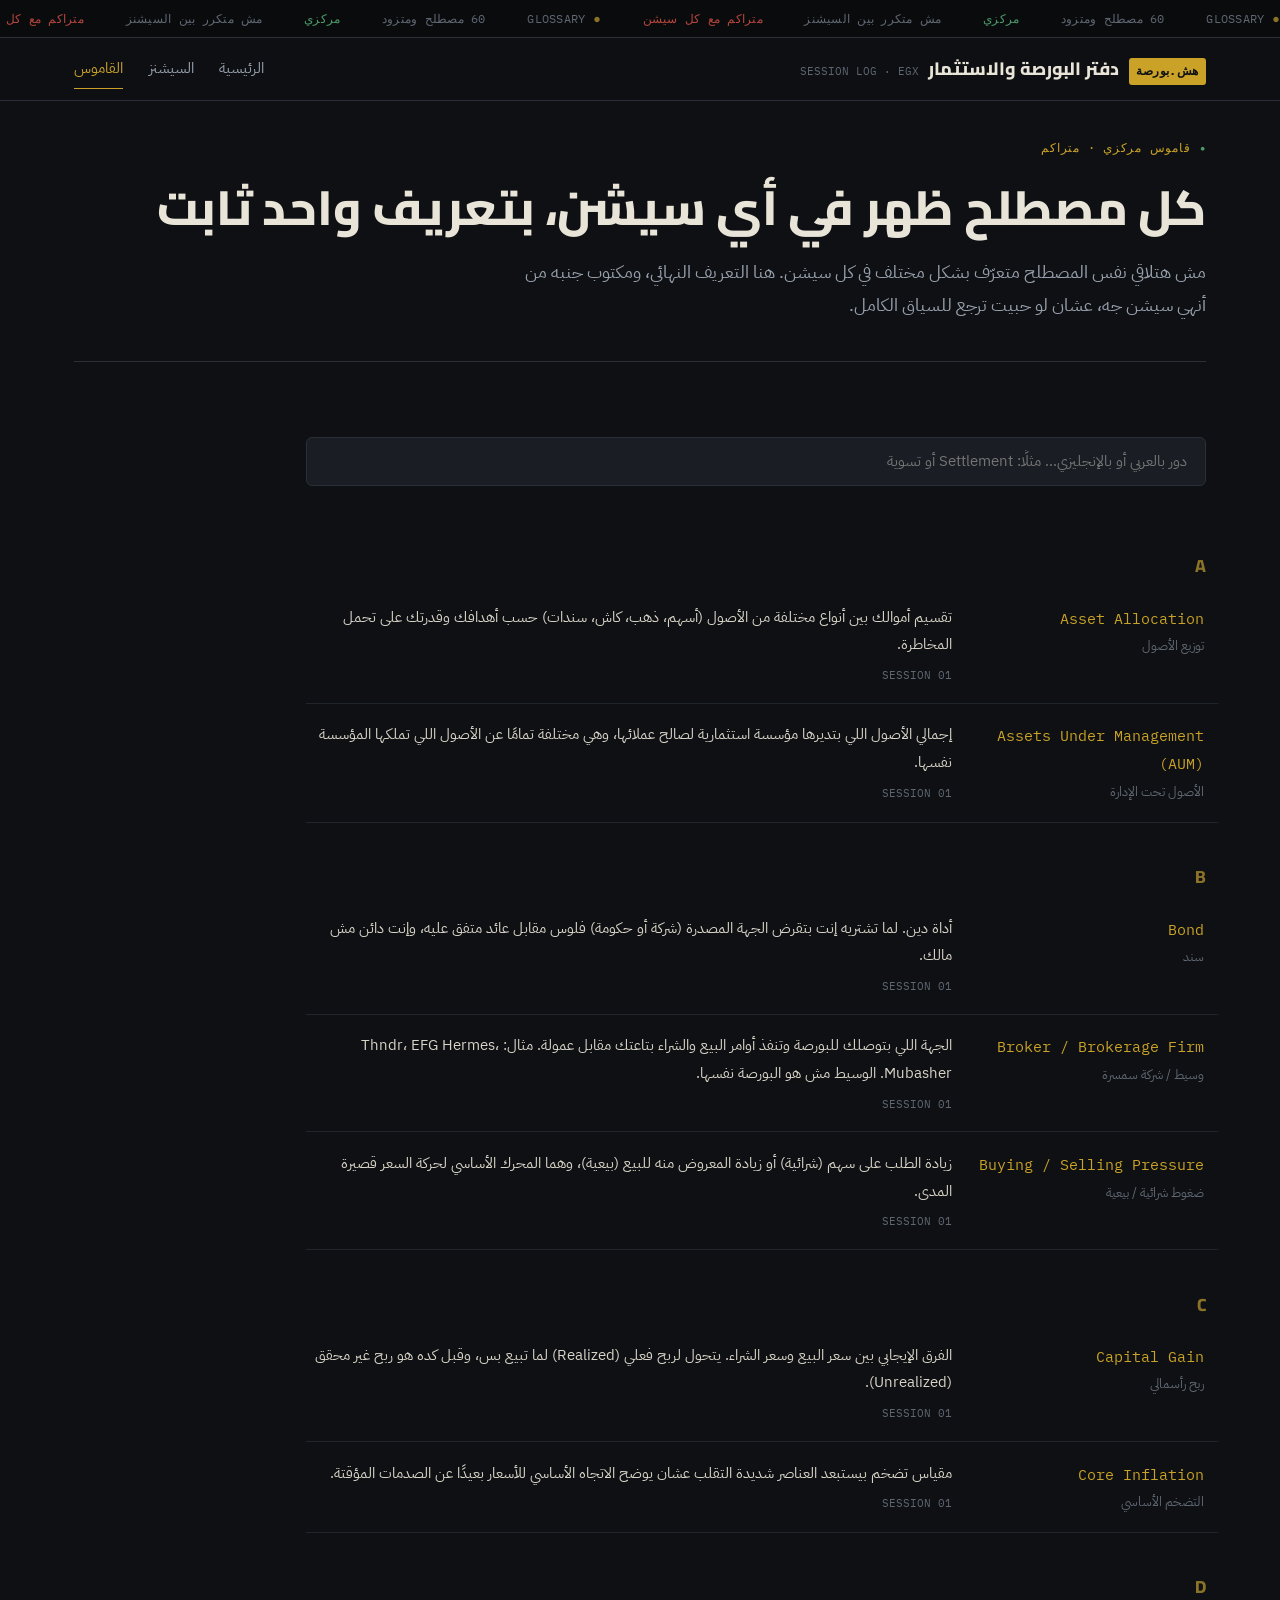
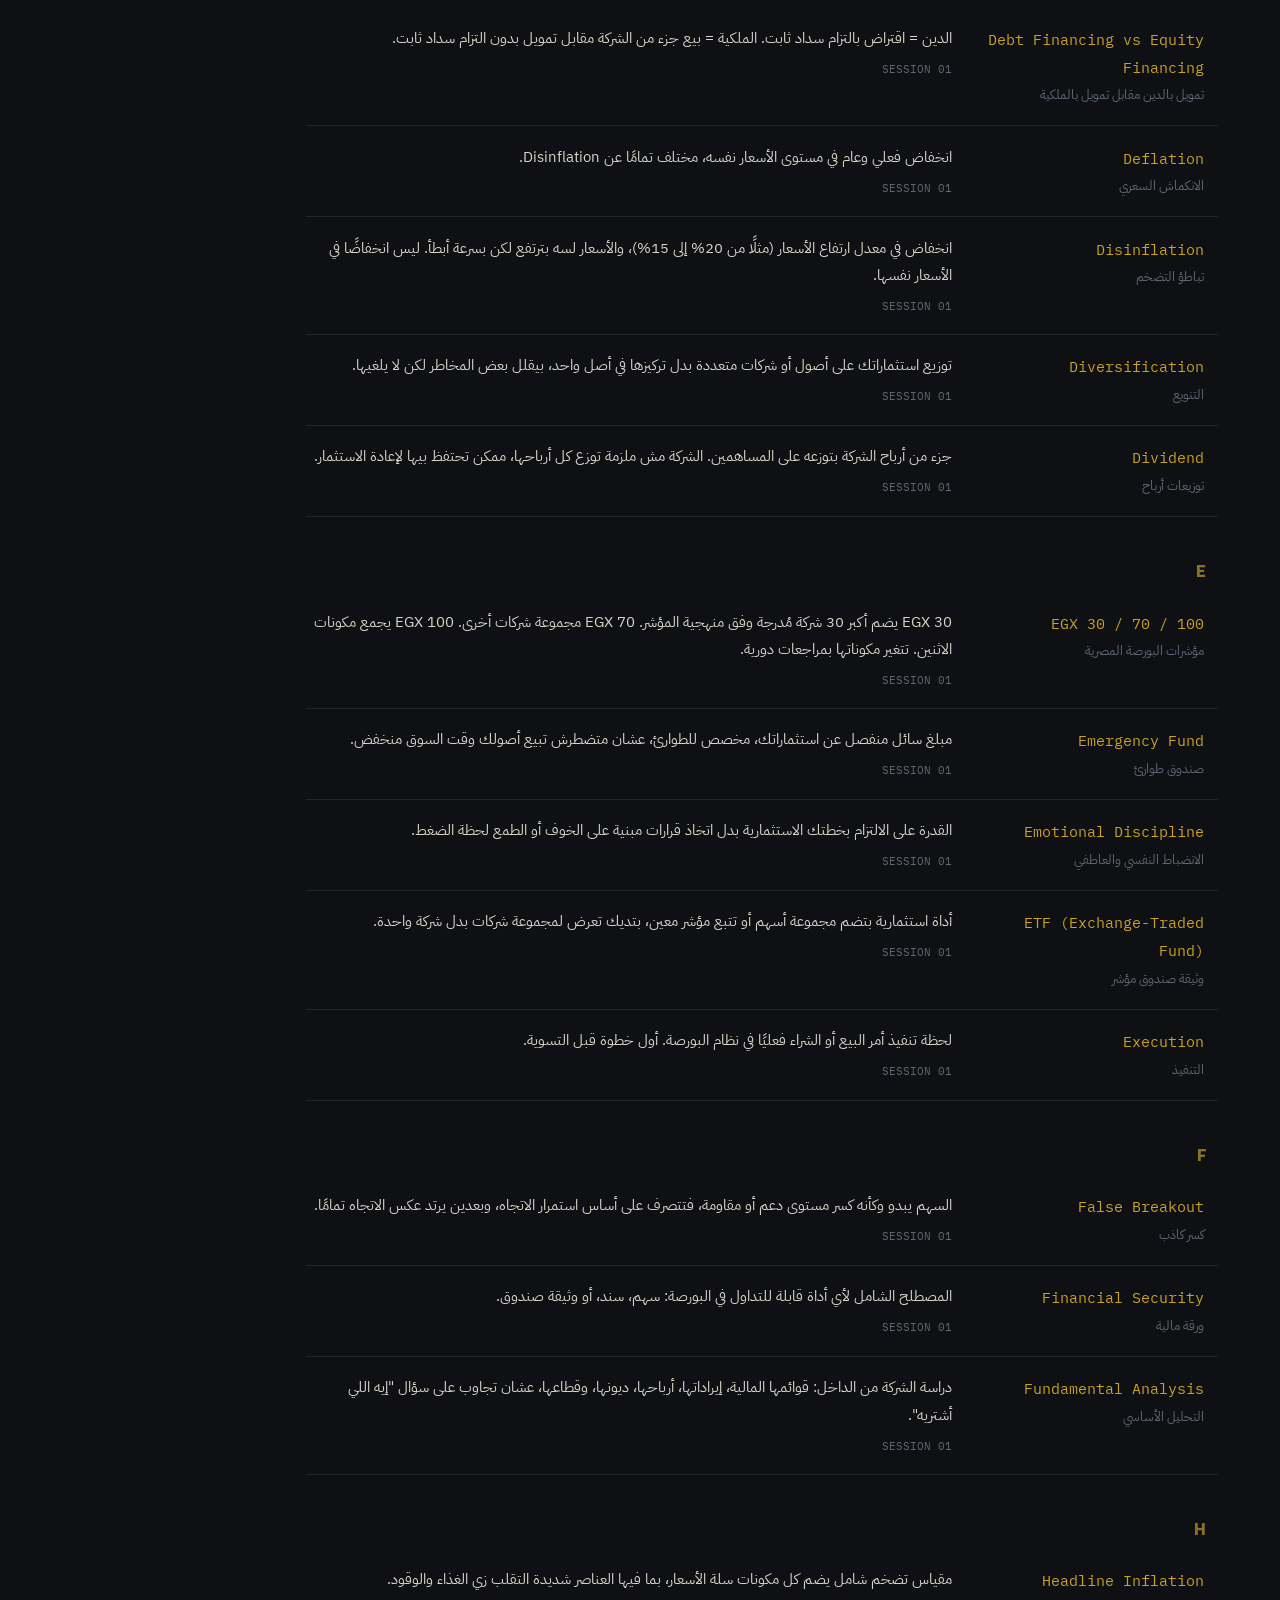
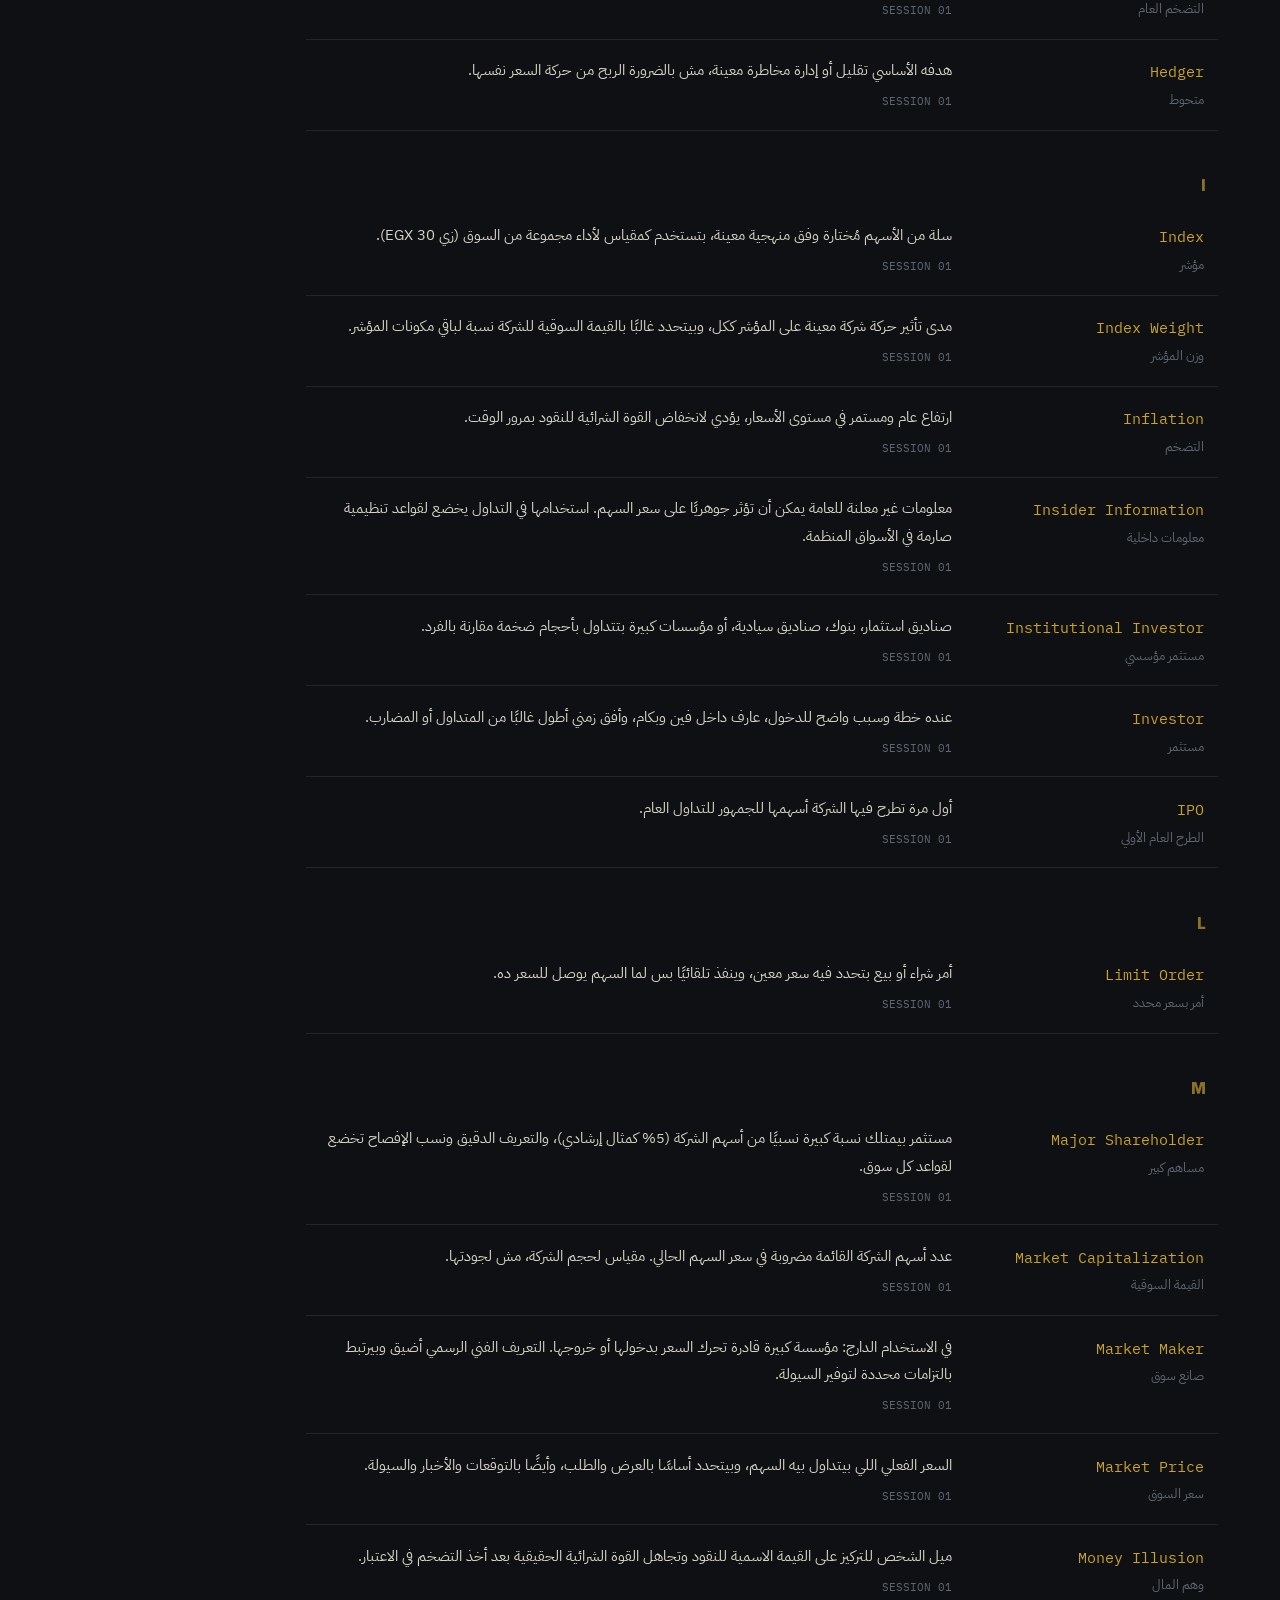
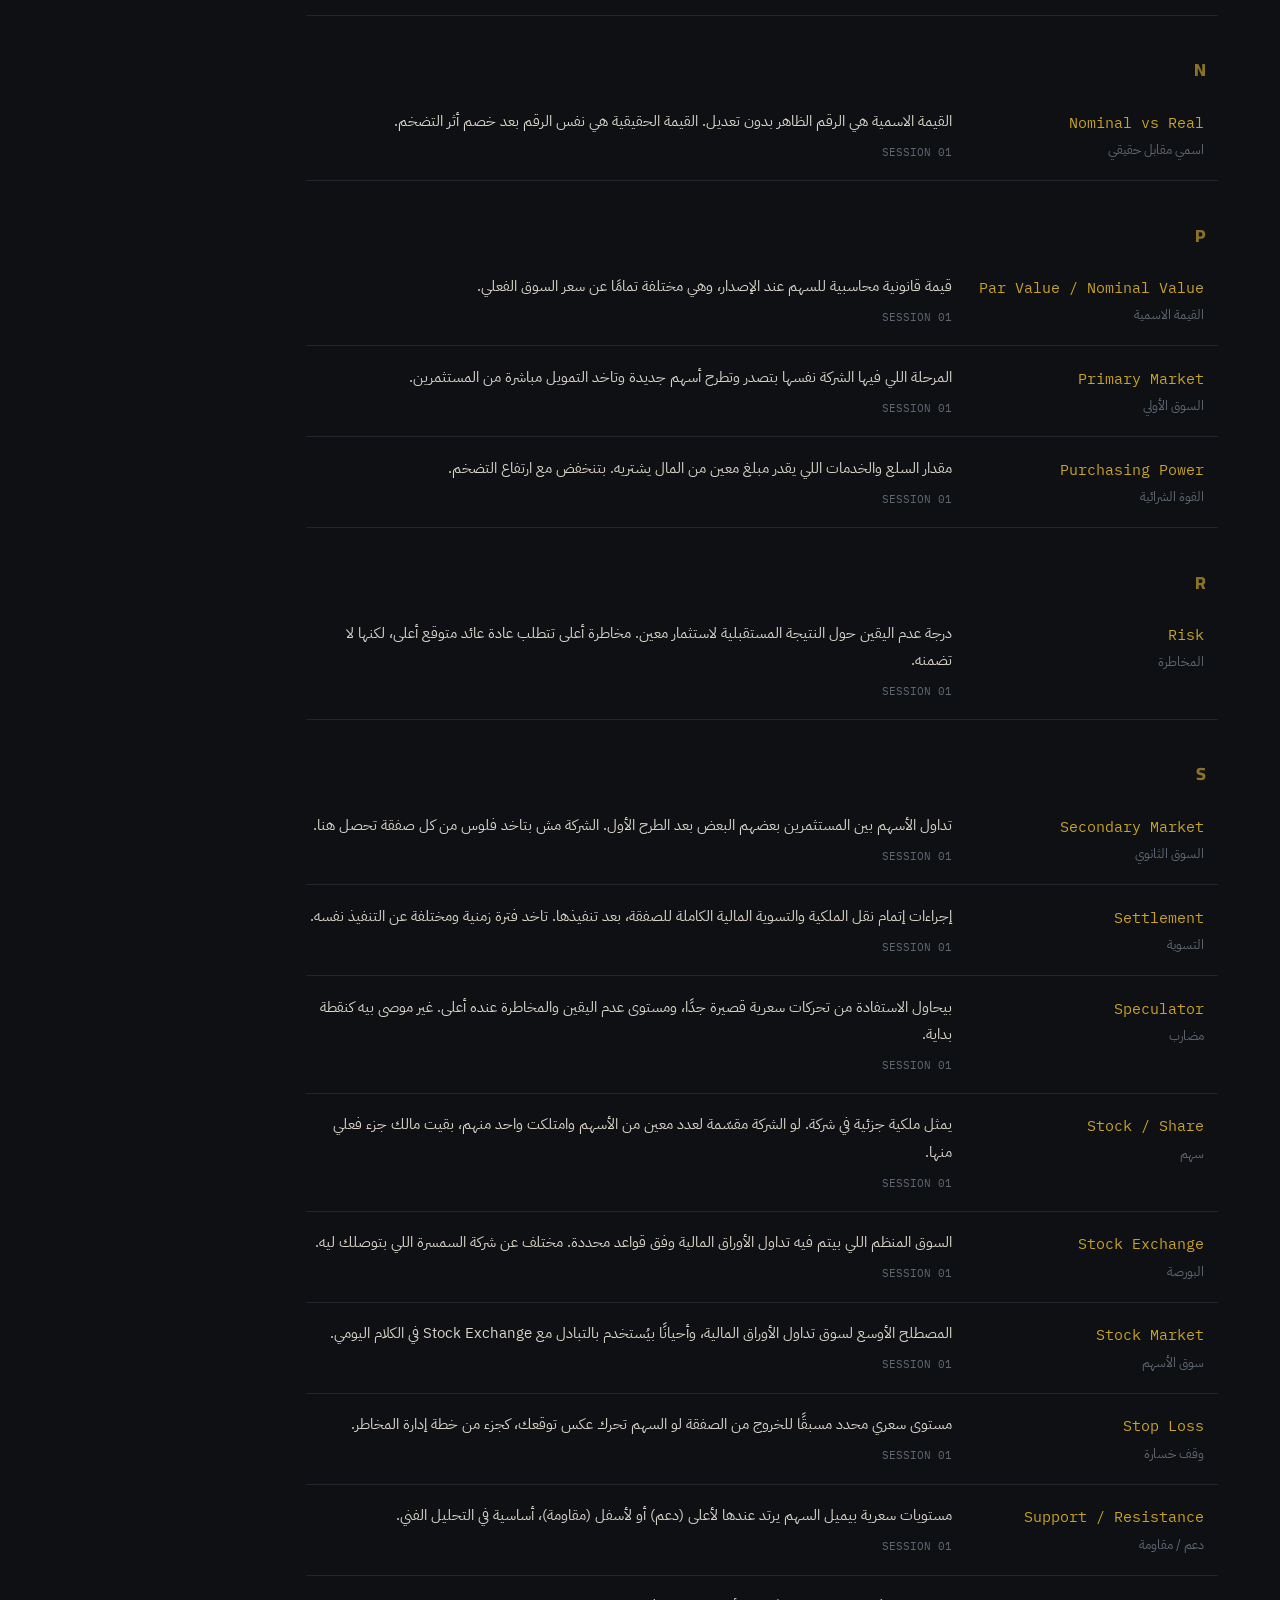
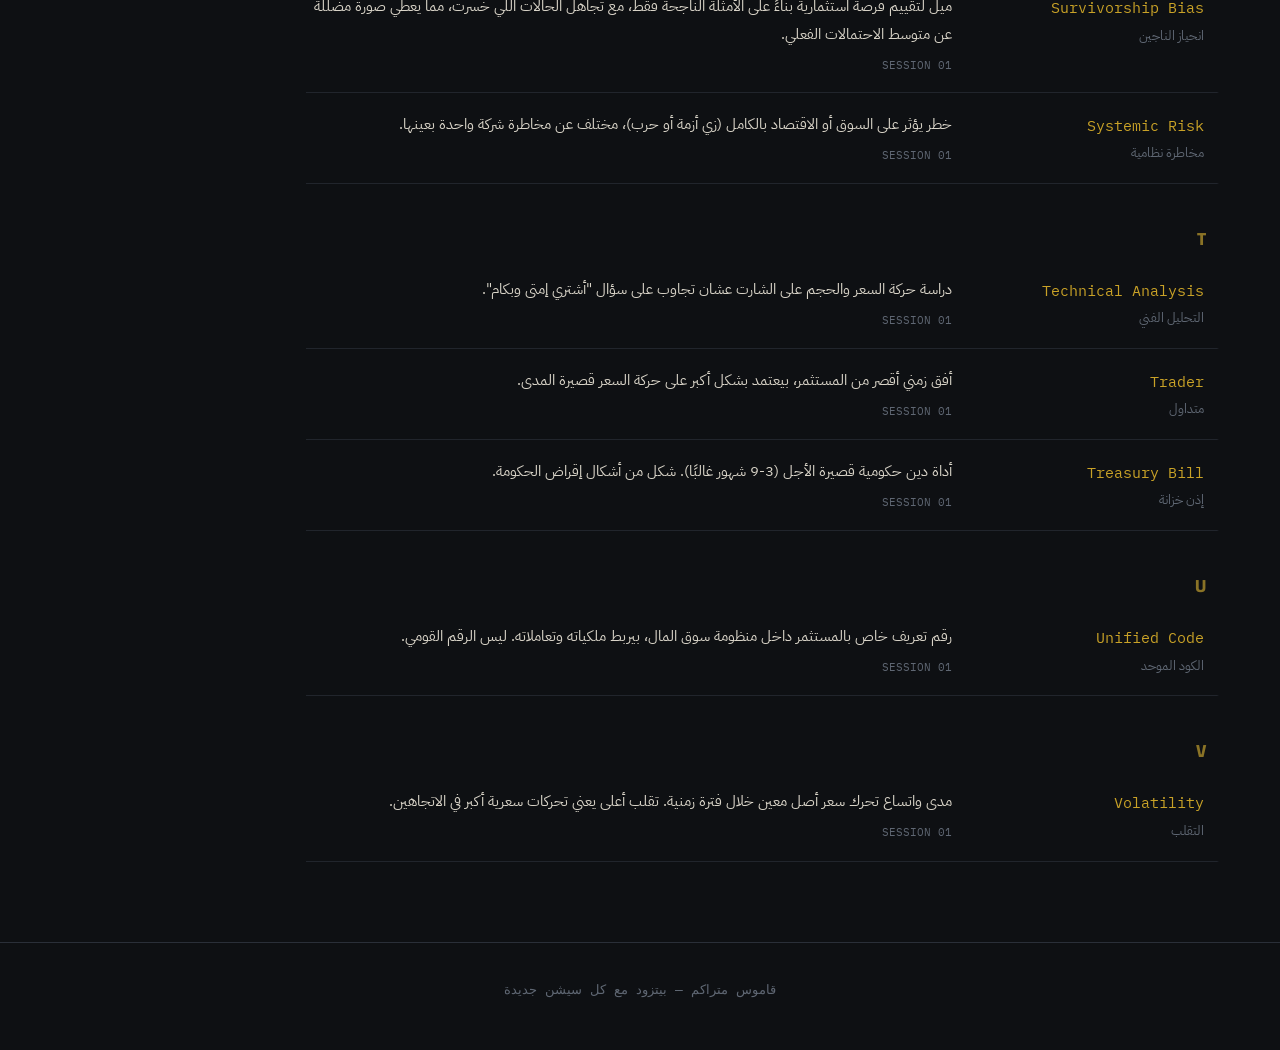
==== glossary.html @ 62a857f8 "Add files via upload" ====
<!DOCTYPE html>
<html lang="ar" dir="rtl">
<head>
<meta charset="UTF-8">
<meta name="viewport" content="width=device-width, initial-scale=1.0">
<title>قاموس المصطلحات | دفتر البورصة والاستثمار</title>
<link rel="stylesheet" href="style.css">
</head>
<body>

<div class="ticker-wrap">
  <div class="ticker-track">
    <span><span class="dot">●</span> GLOSSARY</span>
    <span>60 مصطلح ومتزود</span>
    <span class="up">مركزي</span>
    <span>مش متكرر بين السيشنز</span>
    <span class="down">متراكم مع كل سيشن</span>
    <!-- تكرار -->
    <span><span class="dot">●</span> GLOSSARY</span>
    <span>60 مصطلح ومتزود</span>
    <span class="up">مركزي</span>
    <span>مش متكرر بين السيشنز</span>
    <span class="down">متراكم مع كل سيشن</span>
  </div>
</div>

<div class="topbar">
  <div class="topbar-inner">
    <a href="index.html" class="brand">
      <span class="brand-mark">هش.بورصة</span>
      <span class="brand-name">دفتر البورصة والاستثمار</span>
      <span class="brand-sub">SESSION LOG · EGX</span>
    </a>
    <nav class="nav-links">
      <a href="index.html">الرئيسية</a>
      <a href="session-01.html">السيشنز</a>
      <a href="glossary.html" class="active">القاموس</a>
    </nav>
  </div>
  <div class="progress-fill" id="progress-fill"></div>
</div>

<div class="shell">
  <div class="hero" style="padding-top:2.2rem;">
    <div class="hero-eyebrow">قاموس مركزي · متراكم</div>
    <h1>كل مصطلح ظهر في أي سيشن، بتعريف واحد ثابت</h1>
    <p class="lead">مش هتلاقي نفس المصطلح متعرّف بشكل مختلف في كل سيشن. هنا التعريف النهائي، ومكتوب جنبه من أنهي سيشن جه، عشان لو حبيت ترجع للسياق الكامل.</p>
  </div>

  <div class="content" style="max-width: 900px;">
    <input type="text" id="search" class="glossary-search" placeholder="دور بالعربي أو بالإنجليزي… مثلًا: Settlement أو تسوية">

    <div id="terms"></div>
  </div>
</div>

<footer>
  قاموس متراكم — بيتزود مع كل سيشن جديدة
</footer>

<script src="interactions.js"></script>
<script>
const terms = [
  {en:"Stock / Share", ar:"سهم", def:"يمثل ملكية جزئية في شركة. لو الشركة مقسّمة لعدد معين من الأسهم وامتلكت واحد منهم، بقيت مالك جزء فعلي منها.", src:"SESSION 01"},
  {en:"Bond", ar:"سند", def:"أداة دين. لما تشتريه إنت بتقرض الجهة المصدرة (شركة أو حكومة) فلوس مقابل عائد متفق عليه، وإنت دائن مش مالك.", src:"SESSION 01"},
  {en:"Treasury Bill", ar:"إذن خزانة", def:"أداة دين حكومية قصيرة الأجل (3-9 شهور غالبًا). شكل من أشكال إقراض الحكومة.", src:"SESSION 01"},
  {en:"ETF (Exchange-Traded Fund)", ar:"وثيقة صندوق مؤشر", def:"أداة استثمارية بتضم مجموعة أسهم أو تتبع مؤشر معين، بتديك تعرض لمجموعة شركات بدل شركة واحدة.", src:"SESSION 01"},
  {en:"Financial Security", ar:"ورقة مالية", def:"المصطلح الشامل لأي أداة قابلة للتداول في البورصة: سهم، سند، أو وثيقة صندوق.", src:"SESSION 01"},
  {en:"Stock Exchange", ar:"البورصة", def:"السوق المنظم اللي بيتم فيه تداول الأوراق المالية وفق قواعد محددة. مختلف عن شركة السمسرة اللي بتوصلك ليه.", src:"SESSION 01"},
  {en:"Stock Market", ar:"سوق الأسهم", def:"المصطلح الأوسع لسوق تداول الأوراق المالية، وأحيانًا بيُستخدم بالتبادل مع Stock Exchange في الكلام اليومي.", src:"SESSION 01"},
  {en:"Broker / Brokerage Firm", ar:"وسيط / شركة سمسرة", def:"الجهة اللي بتوصلك للبورصة وتنفذ أوامر البيع والشراء بتاعتك مقابل عمولة. مثال: Thndr، EFG Hermes، Mubasher. الوسيط مش هو البورصة نفسها.", src:"SESSION 01"},
  {en:"Capital Gain", ar:"ربح رأسمالي", def:"الفرق الإيجابي بين سعر البيع وسعر الشراء. يتحول لربح فعلي (Realized) لما تبيع بس، وقبل كده هو ربح غير محقق (Unrealized).", src:"SESSION 01"},
  {en:"Dividend", ar:"توزيعات أرباح", def:"جزء من أرباح الشركة بتوزعه على المساهمين. الشركة مش ملزمة توزع كل أرباحها، ممكن تحتفظ بيها لإعادة الاستثمار.", src:"SESSION 01"},
  {en:"Market Price", ar:"سعر السوق", def:"السعر الفعلي اللي بيتداول بيه السهم، وبيتحدد أساسًا بالعرض والطلب، وأيضًا بالتوقعات والأخبار والسيولة.", src:"SESSION 01"},
  {en:"Par Value / Nominal Value", ar:"القيمة الاسمية", def:"قيمة قانونية محاسبية للسهم عند الإصدار، وهي مختلفة تمامًا عن سعر السوق الفعلي.", src:"SESSION 01"},
  {en:"Market Capitalization", ar:"القيمة السوقية", def:"عدد أسهم الشركة القائمة مضروبة في سعر السهم الحالي. مقياس لحجم الشركة، مش لجودتها.", src:"SESSION 01"},
  {en:"Primary Market", ar:"السوق الأولي", def:"المرحلة اللي فيها الشركة نفسها بتصدر وتطرح أسهم جديدة وتاخد التمويل مباشرة من المستثمرين.", src:"SESSION 01"},
  {en:"Secondary Market", ar:"السوق الثانوي", def:"تداول الأسهم بين المستثمرين بعضهم البعض بعد الطرح الأول. الشركة مش بتاخد فلوس من كل صفقة تحصل هنا.", src:"SESSION 01"},
  {en:"IPO", ar:"الطرح العام الأولي", def:"أول مرة تطرح فيها الشركة أسهمها للجمهور للتداول العام.", src:"SESSION 01"},
  {en:"Settlement", ar:"التسوية", def:"إجراءات إتمام نقل الملكية والتسوية المالية الكاملة للصفقة، بعد تنفيذها. تاخد فترة زمنية ومختلفة عن التنفيذ نفسه.", src:"SESSION 01"},
  {en:"Execution", ar:"التنفيذ", def:"لحظة تنفيذ أمر البيع أو الشراء فعليًا في نظام البورصة. أول خطوة قبل التسوية.", src:"SESSION 01"},
  {en:"Unified Code", ar:"الكود الموحد", def:"رقم تعريف خاص بالمستثمر داخل منظومة سوق المال، بيربط ملكياته وتعاملاته. ليس الرقم القومي.", src:"SESSION 01"},
  {en:"Investor", ar:"مستثمر", def:"عنده خطة وسبب واضح للدخول، عارف داخل فين وبكام، وأفق زمني أطول غالبًا من المتداول أو المضارب.", src:"SESSION 01"},
  {en:"Trader", ar:"متداول", def:"أفق زمني أقصر من المستثمر، بيعتمد بشكل أكبر على حركة السعر قصيرة المدى.", src:"SESSION 01"},
  {en:"Speculator", ar:"مضارب", def:"بيحاول الاستفادة من تحركات سعرية قصيرة جدًا، ومستوى عدم اليقين والمخاطرة عنده أعلى. غير موصى بيه كنقطة بداية.", src:"SESSION 01"},
  {en:"Hedger", ar:"متحوط", def:"هدفه الأساسي تقليل أو إدارة مخاطرة معينة، مش بالضرورة الربح من حركة السعر نفسها.", src:"SESSION 01"},
  {en:"Institutional Investor", ar:"مستثمر مؤسسي", def:"صناديق استثمار، بنوك، صناديق سيادية، أو مؤسسات كبيرة بتتداول بأحجام ضخمة مقارنة بالفرد.", src:"SESSION 01"},
  {en:"Assets Under Management (AUM)", ar:"الأصول تحت الإدارة", def:"إجمالي الأصول اللي بتديرها مؤسسة استثمارية لصالح عملائها، وهي مختلفة تمامًا عن الأصول اللي تملكها المؤسسة نفسها.", src:"SESSION 01"},
  {en:"Major Shareholder", ar:"مساهم كبير", def:"مستثمر بيمتلك نسبة كبيرة نسبيًا من أسهم الشركة (5% كمثال إرشادي)، والتعريف الدقيق ونسب الإفصاح تخضع لقواعد كل سوق.", src:"SESSION 01"},
  {en:"Market Maker", ar:"صانع سوق", def:"في الاستخدام الدارج: مؤسسة كبيرة قادرة تحرك السعر بدخولها أو خروجها. التعريف الفني الرسمي أضيق وبيرتبط بالتزامات محددة لتوفير السيولة.", src:"SESSION 01"},
  {en:"Buying / Selling Pressure", ar:"ضغوط شرائية / بيعية", def:"زيادة الطلب على سهم (شرائية) أو زيادة المعروض منه للبيع (بيعية)، وهما المحرك الأساسي لحركة السعر قصيرة المدى.", src:"SESSION 01"},
  {en:"Fundamental Analysis", ar:"التحليل الأساسي", def:"دراسة الشركة من الداخل: قوائمها المالية، إيراداتها، أرباحها، ديونها، وقطاعها، عشان تجاوب على سؤال \"إيه اللي أشتريه\".", src:"SESSION 01"},
  {en:"Technical Analysis", ar:"التحليل الفني", def:"دراسة حركة السعر والحجم على الشارت عشان تجاوب على سؤال \"أشتري إمتى وبكام\".", src:"SESSION 01"},
  {en:"Limit Order", ar:"أمر بسعر محدد", def:"أمر شراء أو بيع بتحدد فيه سعر معين، وينفذ تلقائيًا بس لما السهم يوصل للسعر ده.", src:"SESSION 01"},
  {en:"Stop Loss", ar:"وقف خسارة", def:"مستوى سعري محدد مسبقًا للخروج من الصفقة لو السهم تحرك عكس توقعك، كجزء من خطة إدارة المخاطر.", src:"SESSION 01"},
  {en:"False Breakout", ar:"كسر كاذب", def:"السهم يبدو وكأنه كسر مستوى دعم أو مقاومة، فتتصرف على أساس استمرار الاتجاه، وبعدين يرتد عكس الاتجاه تمامًا.", src:"SESSION 01"},
  {en:"Support / Resistance", ar:"دعم / مقاومة", def:"مستويات سعرية بيميل السهم يرتد عندها لأعلى (دعم) أو لأسفل (مقاومة)، أساسية في التحليل الفني.", src:"SESSION 01"},
  {en:"Inflation", ar:"التضخم", def:"ارتفاع عام ومستمر في مستوى الأسعار، يؤدي لانخفاض القوة الشرائية للنقود بمرور الوقت.", src:"SESSION 01"},
  {en:"Headline Inflation", ar:"التضخم العام", def:"مقياس تضخم شامل يضم كل مكونات سلة الأسعار، بما فيها العناصر شديدة التقلب زي الغذاء والوقود.", src:"SESSION 01"},
  {en:"Core Inflation", ar:"التضخم الأساسي", def:"مقياس تضخم بيستبعد العناصر شديدة التقلب عشان يوضح الاتجاه الأساسي للأسعار بعيدًا عن الصدمات المؤقتة.", src:"SESSION 01"},
  {en:"Disinflation", ar:"تباطؤ التضخم", def:"انخفاض في معدل ارتفاع الأسعار (مثلًا من 20% إلى 15%)، والأسعار لسه بترتفع لكن بسرعة أبطأ. ليس انخفاضًا في الأسعار نفسها.", src:"SESSION 01"},
  {en:"Deflation", ar:"الانكماش السعري", def:"انخفاض فعلي وعام في مستوى الأسعار نفسه، مختلف تمامًا عن Disinflation.", src:"SESSION 01"},
  {en:"Purchasing Power", ar:"القوة الشرائية", def:"مقدار السلع والخدمات اللي يقدر مبلغ معين من المال يشتريه. بتنخفض مع ارتفاع التضخم.", src:"SESSION 01"},
  {en:"Money Illusion", ar:"وهم المال", def:"ميل الشخص للتركيز على القيمة الاسمية للنقود وتجاهل القوة الشرائية الحقيقية بعد أخذ التضخم في الاعتبار.", src:"SESSION 01"},
  {en:"Nominal vs Real", ar:"اسمي مقابل حقيقي", def:"القيمة الاسمية هي الرقم الظاهر بدون تعديل. القيمة الحقيقية هي نفس الرقم بعد خصم أثر التضخم.", src:"SESSION 01"},
  {en:"Diversification", ar:"التنويع", def:"توزيع استثماراتك على أصول أو شركات متعددة بدل تركيزها في أصل واحد، بيقلل بعض المخاطر لكن لا يلغيها.", src:"SESSION 01"},
  {en:"Asset Allocation", ar:"توزيع الأصول", def:"تقسيم أموالك بين أنواع مختلفة من الأصول (أسهم، ذهب، كاش، سندات) حسب أهدافك وقدرتك على تحمل المخاطرة.", src:"SESSION 01"},
  {en:"Risk", ar:"المخاطرة", def:"درجة عدم اليقين حول النتيجة المستقبلية لاستثمار معين. مخاطرة أعلى تتطلب عادة عائد متوقع أعلى، لكنها لا تضمنه.", src:"SESSION 01"},
  {en:"Volatility", ar:"التقلب", def:"مدى واتساع تحرك سعر أصل معين خلال فترة زمنية. تقلب أعلى يعني تحركات سعرية أكبر في الاتجاهين.", src:"SESSION 01"},
  {en:"Index", ar:"مؤشر", def:"سلة من الأسهم مُختارة وفق منهجية معينة، بتستخدم كمقياس لأداء مجموعة من السوق (زي EGX 30).", src:"SESSION 01"},
  {en:"Index Weight", ar:"وزن المؤشر", def:"مدى تأثير حركة شركة معينة على المؤشر ككل، وبيتحدد غالبًا بالقيمة السوقية للشركة نسبة لباقي مكونات المؤشر.", src:"SESSION 01"},
  {en:"EGX 30 / 70 / 100", ar:"مؤشرات البورصة المصرية", def:"EGX 30 يضم أكبر 30 شركة مُدرجة وفق منهجية المؤشر. EGX 70 مجموعة شركات أخرى. EGX 100 يجمع مكونات الاثنين. تتغير مكوناتها بمراجعات دورية.", src:"SESSION 01"},
  {en:"Insider Information", ar:"معلومات داخلية", def:"معلومات غير معلنة للعامة يمكن أن تؤثر جوهريًا على سعر السهم. استخدامها في التداول يخضع لقواعد تنظيمية صارمة في الأسواق المنظمة.", src:"SESSION 01"},
  {en:"Systemic Risk", ar:"مخاطرة نظامية", def:"خطر يؤثر على السوق أو الاقتصاد بالكامل (زي أزمة أو حرب)، مختلف عن مخاطرة شركة واحدة بعينها.", src:"SESSION 01"},
  {en:"Emotional Discipline", ar:"الانضباط النفسي والعاطفي", def:"القدرة على الالتزام بخطتك الاستثمارية بدل اتخاذ قرارات مبنية على الخوف أو الطمع لحظة الضغط.", src:"SESSION 01"},
  {en:"Emergency Fund", ar:"صندوق طوارئ", def:"مبلغ سائل منفصل عن استثماراتك، مخصص للطوارئ، عشان متضطرش تبيع أصولك وقت السوق منخفض.", src:"SESSION 01"},
  {en:"Debt Financing vs Equity Financing", ar:"تمويل بالدين مقابل تمويل بالملكية", def:"الدين = اقتراض بالتزام سداد ثابت. الملكية = بيع جزء من الشركة مقابل تمويل بدون التزام سداد ثابت.", src:"SESSION 01"},
  {en:"Survivorship Bias", ar:"انحياز الناجين", def:"ميل لتقييم فرصة استثمارية بناءً على الأمثلة الناجحة فقط، مع تجاهل الحالات اللي خسرت، مما يعطي صورة مضللة عن متوسط الاحتمالات الفعلي.", src:"SESSION 01"},
];

const container = document.getElementById('terms');
const search = document.getElementById('search');

function normalize(s){ return s.toLowerCase().trim(); }

function render(list){
  container.innerHTML = '';
  let lastLetter = '';
  list.forEach(t => {
    const letter = t.en[0].toUpperCase();
    if(letter !== lastLetter){
      const h = document.createElement('div');
      h.className = 'letter-head';
      h.textContent = letter;
      container.appendChild(h);
      lastLetter = letter;
    }
    const row = document.createElement('div');
    row.className = 'gterm';
    row.innerHTML = `
      <div>
        <div class="term-en">${t.en}</div>
        <div class="term-ar">${t.ar}</div>
      </div>
      <div>
        <div class="term-def">${t.def}</div>
        <span class="term-src">${t.src}</span>
      </div>`;
    container.appendChild(row);
  });
  if(list.length === 0){
    container.innerHTML = '<p style="color:var(--text-faint)">مفيش مصطلح مطابق للبحث.</p>';
  }
}

const sorted = [...terms].sort((a,b) => a.en.localeCompare(b.en));
render(sorted);

search.addEventListener('input', () => {
  const q = normalize(search.value);
  if(!q){ render(sorted); return; }
  const filtered = sorted.filter(t =>
    normalize(t.en).includes(q) || t.ar.includes(search.value.trim()) || normalize(t.def).includes(q)
  );
  render(filtered);
});
</script>

</body>
</html>
---- style.css ----
/* ============================================
   مرجع البورصة والاستثمار — نظام التصميم
   لوحة الألوان: ليدجر تداول ليلي (Charcoal + Gold)
   ============================================ */

@import url('https://fonts.googleapis.com/css2?family=Cairo:wght@600;700;800&family=IBM+Plex+Sans+Arabic:wght@400;500;600&family=IBM+Plex+Mono:wght@400;500;600&display=swap');

:root{
  --bg: #0e1013;
  --bg-raised: #15181d;
  --bg-panel: #1a1e24;
  --line: #2a2f38;
  --line-soft: #21252c;
  --text: #e9e4d8;
  --text-dim: #97a0ad;
  --text-faint: #5f6773;
  --gold: #c9a227;
  --gold-soft: #8a7326;
  --green: #4c9a6a;
  --red: #b4453d;
  --blue: #5b7fa6;

  --display: 'Cairo', sans-serif;
  --body: 'IBM Plex Sans Arabic', sans-serif;
  --mono: 'IBM Plex Mono', monospace;
}

*{ box-sizing: border-box; }

html{ scroll-behavior: smooth; }

@media (prefers-reduced-motion: reduce){
  html{ scroll-behavior: auto; }
  *{ animation-duration: 0.001ms !important; animation-iteration-count: 1 !important; transition-duration: 0.001ms !important; }
}

body{
  margin: 0;
  background: var(--bg);
  color: var(--text);
  font-family: var(--body);
  font-size: 15px;
  line-height: 1.85;
  direction: rtl;
}

::selection{ background: var(--gold); color: #14161a; }

a{ color: inherit; }

/* ---------- التيكر العلوي ---------- */
.ticker-wrap{
  position: sticky;
  top: 0;
  z-index: 60;
  background: #0a0b0d;
  border-bottom: 1px solid var(--line);
  overflow: hidden;
  white-space: nowrap;
  height: 38px;
  display: flex;
  align-items: center;
}
.ticker-track{
  display: inline-flex;
  gap: 2.6rem;
  padding-inline-end: 2.6rem;
  animation: ticker-scroll 48s linear infinite;
  font-family: var(--mono);
  font-size: 0.78rem;
  letter-spacing: .02em;
  color: var(--text-faint);
}
.ticker-track span{ display: inline-flex; align-items: center; gap: .5rem; white-space: nowrap; }
.ticker-track .up{ color: var(--green); }
.ticker-track .down{ color: var(--red); }
.ticker-track .dot{ color: var(--gold-soft); }
@keyframes ticker-scroll{
  from{ transform: translateX(0); }
  to{ transform: translateX(-50%); }
}

/* ---------- الهيدر ---------- */
.topbar{
  position: sticky;
  top: 38px;
  z-index: 55;
  background: rgba(14,16,19,.92);
  backdrop-filter: blur(8px);
  border-bottom: 1px solid var(--line);
}
.topbar-inner{
  max-width: 1180px;
  margin: 0 auto;
  padding: .9rem 1.5rem;
  display: flex;
  align-items: center;
  justify-content: space-between;
  gap: 1.5rem;
}
.brand{
  display: flex;
  align-items: baseline;
  gap: .6rem;
  text-decoration: none;
}
.brand-mark{
  font-family: var(--mono);
  font-size: .72rem;
  color: var(--bg);
  background: var(--gold);
  padding: .18rem .45rem;
  border-radius: 3px;
  font-weight: 600;
  letter-spacing: .04em;
}
.brand-name{
  font-family: var(--display);
  font-weight: 800;
  font-size: 1.12rem;
  color: var(--text);
}
.brand-sub{
  font-family: var(--mono);
  font-size: .7rem;
  color: var(--text-faint);
  display: none;
}
@media (min-width: 720px){ .brand-sub{ display: inline; } }

.nav-links{
  display: flex;
  gap: 1.6rem;
  font-size: .92rem;
  color: var(--text-dim);
}
.nav-links a{ text-decoration: none; transition: color .15s ease; position: relative; }
.nav-links a:hover{ color: var(--gold); }
.nav-links a.active{ color: var(--gold); }
.nav-links a::after{
  content: '';
  position: absolute;
  right: 0;
  bottom: -6px;
  height: 1px;
  width: 0;
  background: var(--gold);
  transition: width .22s ease;
}
.nav-links a:hover::after{ width: 100%; }
.nav-links a.active::after{ width: 100%; }

/* ---------- شريط تقدم القراءة ---------- */
.progress-fill{
  position: absolute;
  bottom: 0;
  right: 0;
  height: 2px;
  width: 0%;
  background: linear-gradient(90deg, var(--gold), var(--gold-soft));
  transition: width .08s linear;
  z-index: 2;
}

/* ---------- التيكر بيقف عند الهوفر ---------- */
.ticker-wrap:hover .ticker-track{ animation-play-state: paused; }

/* ---------- رفعة نضيفة عند الهوفر للكروت والصناديق (من غير أي دوران 3D) ---------- */
.session-card, .flow-panel, .box{
  transition: transform .2s ease, background .18s ease, border-color .18s ease, box-shadow .2s ease;
}
.session-card:hover, .flow-panel:hover, .box:hover{
  transform: translateY(-5px);
}
.session-card:hover{ box-shadow: 0 18px 40px -18px rgba(201,162,39,.45); }
.flow-panel:hover{ box-shadow: 0 18px 40px -18px rgba(201,162,39,.3); border-color: var(--gold-soft); }
.box:hover{ box-shadow: 0 14px 30px -16px rgba(0,0,0,.5); border-color: var(--gold-soft); }

/* ---------- ظهور تدريجي مع السكرول ---------- */
.reveal{
  opacity: 0;
  transform: translateY(22px);
  transition: opacity .7s ease, transform .7s ease;
}
.reveal.in{
  opacity: 1;
  transform: translateY(0);
}

/* ---------- مؤشر متحرك في فهرس السايدبار ---------- */
.side-list{ position: relative; }
.side-indicator{
  position: absolute;
  right: -1px;
  width: 2px;
  height: 0;
  background: var(--gold);
  opacity: 0;
  transform: translateY(0);
  transition: transform .25s ease, height .25s ease, opacity .25s ease;
  pointer-events: none;
}

/* ---------- الحاوية العامة ---------- */
.shell{
  max-width: 1180px;
  margin: 0 auto;
  padding: 0 1.5rem;
  display: grid;
  grid-template-columns: 1fr;
  gap: 2.5rem;
}
@media (min-width: 980px){
  .shell.with-side{ grid-template-columns: 250px 1fr; }
}

/* ---------- السايدبار (فهرس السيشن) ---------- */
.side{
  position: sticky;
  top: 96px;
  align-self: start;
  display: none;
  padding-top: 2.2rem;
}
@media (min-width: 980px){ .side{ display: block; } }
.side-title{
  font-family: var(--mono);
  font-size: .72rem;
  color: var(--gold-soft);
  letter-spacing: .08em;
  margin-bottom: .9rem;
  text-transform: uppercase;
}
.side-list{ list-style: none; margin: 0; padding: 0; border-right: 1px solid var(--line); }
.side-list li{ margin: 0; }
.side-list a{
  display: block;
  text-decoration: none;
  color: var(--text-faint);
  font-size: .88rem;
  padding: .42rem .95rem .42rem 0;
  border-right: 2px solid transparent;
  margin-right: -1px;
  transition: color .15s ease, border-color .15s ease;
}
.side-list a:hover{ color: var(--text-dim); }
.side-list a.active{ color: var(--gold); border-color: var(--gold); }

/* ---------- الهيرو ---------- */
.hero{
  padding: 3.4rem 0 2.4rem;
  border-bottom: 1px solid var(--line);
}
.hero-eyebrow{
  font-family: var(--mono);
  font-size: .78rem;
  color: var(--gold);
  letter-spacing: .06em;
  display: flex;
  align-items: center;
  gap: .6rem;
  margin-bottom: 1.1rem;
}
.hero-eyebrow::before{ content: '●'; font-size: .55rem; color: var(--green); }
.hero h1{
  font-family: var(--display);
  font-weight: 800;
  font-size: clamp(1.9rem, 4.2vw, 3rem);
  line-height: 1.28;
  margin: 0 0 1.1rem;
}
.hero p.lead{
  color: var(--text-dim);
  font-size: 1.12rem;
  max-width: 62ch;
  margin: 0;
}
.hero-stats{
  display: flex;
  flex-wrap: wrap;
  gap: 2.2rem;
  margin-top: 2.1rem;
}
.stat b{
  font-family: var(--mono);
  font-size: 1.5rem;
  color: var(--gold);
  display: block;
  font-weight: 600;
}
.stat span{
  font-size: .8rem;
  color: var(--text-faint);
}

/* ---------- بطاقات السيشنز ---------- */
.session-grid{
  display: grid;
  grid-template-columns: 1fr;
  gap: 1rem;
  margin: 2.2rem 0;
}
@media (min-width: 720px){ .session-grid{ grid-template-columns: 1fr 1fr; } }

.session-card{
  display: block;
  text-decoration: none;
  background: var(--bg-panel);
  border: 1px solid var(--line);
  border-right: 3px solid var(--gold);
  border-radius: 6px;
  padding: 1.3rem 1.5rem;
  transition: transform .18s ease, border-color .18s ease, background .18s ease;
}
.session-card:hover{ background: var(--bg-raised); }
.session-card.locked{
  border-right-color: var(--line);
  opacity: .55;
}
.session-card .num{
  font-family: var(--mono);
  font-size: .74rem;
  color: var(--text-faint);
  letter-spacing: .05em;
}
.session-card h3{
  font-family: var(--display);
  font-size: 1.15rem;
  margin: .5rem 0 .4rem;
  color: var(--text);
}
.session-card p{
  color: var(--text-dim);
  font-size: .9rem;
  margin: 0;
}
.session-card .tag{
  display: inline-block;
  margin-top: .8rem;
  font-family: var(--mono);
  font-size: .68rem;
  color: var(--gold-soft);
  border: 1px solid var(--gold-soft);
  border-radius: 20px;
  padding: .18rem .7rem;
}

/* ---------- المحتوى الرئيسي ---------- */
.content{ padding: 2.2rem 0 5rem; max-width: 760px; }
.content h2{
  font-family: var(--display);
  font-weight: 800;
  font-size: 1.55rem;
  margin: 3rem 0 1rem;
  padding-top: .3rem;
  border-top: 1px solid var(--line);
  scroll-margin-top: 110px;
}
.content h2 .n{
  font-family: var(--mono);
  color: var(--gold-soft);
  font-size: .95rem;
  margin-left: .6rem;
}
.content h3{
  font-family: var(--display);
  font-weight: 700;
  font-size: 1.15rem;
  margin: 1.8rem 0 .7rem;
  color: var(--text);
}
.content p{ margin: 0 0 1.05rem; color: #d9d4c8; }
.content ul, .content ol{ margin: 0 0 1.1rem; padding-inline-start: 1.4rem; color: #d9d4c8; }
.content li{ margin-bottom: .45rem; }
.content strong{ color: var(--gold); font-weight: 600; }

.lede{
  font-size: 1.12rem;
  color: var(--text);
  border-right: 2px solid var(--gold);
  padding-right: 1rem;
  margin: 1.6rem 0 2.2rem;
}

/* ---------- صناديق ملاحظات ---------- */
.box{
  border: 1px solid var(--line);
  border-radius: 6px;
  padding: 1.1rem 1.3rem;
  margin: 1.4rem 0;
  background: var(--bg-panel);
}
.box .label{
  font-family: var(--mono);
  font-size: .72rem;
  letter-spacing: .06em;
  text-transform: uppercase;
  display: block;
  margin-bottom: .5rem;
}
.box p, .box ul{ margin: 0; font-size: .95rem; }
.box p + p{ margin-top: .6rem; }

.box.example{ border-right: 3px solid var(--blue); }
.box.example .label{ color: var(--blue); }

.box.caution{ border-right: 3px solid var(--red); }
.box.caution .label{ color: var(--red); }

.box.term{ border-right: 3px solid var(--gold); }
.box.term .label{ color: var(--gold); }

.box.rule{ border-right: 3px solid var(--green); }
.box.rule .label{ color: var(--green); }

/* ---------- جداول ---------- */
table{
  width: 100%;
  border-collapse: collapse;
  margin: 1.4rem 0;
  font-size: .92rem;
}
th, td{
  text-align: right;
  padding: .65rem .8rem;
  border-bottom: 1px solid var(--line-soft);
}
th{
  font-family: var(--mono);
  font-size: .74rem;
  color: var(--gold-soft);
  letter-spacing: .04em;
  text-transform: uppercase;
  font-weight: 500;
}
tr:last-child td{ border-bottom: none; }

/* ---------- كود التسلسل (Roadmap) — نسخة قديمة، لسه مستخدمة كـ fallback ---------- */
.flow{
  font-family: var(--mono);
  background: var(--bg-raised);
  border: 1px solid var(--line);
  border-radius: 6px;
  padding: 1.2rem 1.4rem;
  color: var(--text-dim);
  font-size: .85rem;
  line-height: 2.1;
  overflow-x: auto;
  white-space: pre;
  margin: 1.4rem 0;
}
.flow .k{ color: var(--gold); }

/* ---------- خريطة التسلسل: مربعين جنب بعض ---------- */
.flow-panels{
  display: grid;
  grid-template-columns: 1fr;
  gap: 1rem;
  margin: 1.6rem 0;
}
@media (min-width: 720px){
  .flow-panels{ grid-template-columns: 1fr 1fr; align-items: start; }
}
.flow-panel{
  background: var(--bg-raised);
  border: 1px solid var(--line);
  border-radius: 8px;
  padding: 1.3rem 1.3rem 1.5rem;
}
.flow-panel .panel-eyebrow{
  font-family: var(--mono);
  font-size: .68rem;
  letter-spacing: .06em;
  color: var(--gold-soft);
  text-transform: uppercase;
  margin-bottom: .2rem;
}
.flow-panel .panel-title{
  font-family: var(--display);
  font-weight: 700;
  font-size: 1.02rem;
  color: var(--text);
  margin-bottom: 1rem;
}
.flow-steps{
  display: flex;
  flex-direction: column;
  align-items: stretch;
}
.flow-step{
  font-family: var(--mono);
  font-size: .82rem;
  color: var(--text);
  background: var(--bg-panel);
  border: 1px solid var(--line);
  border-radius: 5px;
  padding: .55rem .8rem;
  text-align: center;
  direction: ltr;
}
.flow-step.hl{
  border-color: var(--gold-soft);
  color: var(--gold);
}
.flow-down{
  text-align: center;
  color: var(--text-faint);
  font-size: .8rem;
  padding: .25rem 0;
  line-height: 1;
}

/* ---------- شريط الأخبار الجانبي (أفقي) ---------- */
.flow-news{
  margin: 1.4rem 0;
  background: var(--bg-raised);
  border: 1px solid var(--line);
  border-right: 3px solid var(--blue);
  border-radius: 8px;
  padding: 1.1rem 1.3rem;
}
.flow-news .panel-eyebrow{
  font-family: var(--mono);
  font-size: .68rem;
  letter-spacing: .06em;
  color: var(--blue);
  text-transform: uppercase;
  margin-bottom: .8rem;
}
.flow-news-row{
  direction: ltr;
  display: flex;
  flex-wrap: wrap;
  align-items: center;
  gap: .5rem;
  font-family: var(--mono);
  font-size: .8rem;
}
.flow-news-row .chip{
  background: var(--bg-panel);
  border: 1px solid var(--line);
  border-radius: 5px;
  padding: .4rem .7rem;
  color: var(--text-dim);
}
.flow-news-row .arrow{ color: var(--blue); }

/* ---------- القاموس ---------- */
.glossary-search{
  width: 100%;
  background: var(--bg-panel);
  border: 1px solid var(--line);
  color: var(--text);
  padding: .8rem 1.1rem;
  border-radius: 6px;
  font-family: var(--body);
  font-size: .95rem;
  margin-bottom: 1.6rem;
}
.glossary-search:focus{ outline: none; border-color: var(--gold-soft); }

.gterm{
  border-bottom: 1px solid var(--line-soft);
  border-right: 2px solid transparent;
  padding: 1.1rem .8rem 1.1rem 0;
  margin-right: -.8rem;
  display: grid;
  grid-template-columns: 1fr;
  gap: .3rem;
  transition: background .15s ease, border-color .15s ease;
}
.gterm:hover{
  background: var(--bg-panel);
  border-right-color: var(--gold);
}
@media (min-width: 720px){ .gterm{ grid-template-columns: 230px 1fr; gap: 1.4rem; } }
.gterm .term-en{
  font-family: var(--mono);
  color: var(--gold);
  font-size: .95rem;
}
.gterm .term-ar{ color: var(--text-faint); font-size: .82rem; margin-top: .15rem; }
.gterm .term-def{ color: #d9d4c8; font-size: .93rem; }
.gterm .term-src{ font-family: var(--mono); font-size: .68rem; color: var(--text-faint); margin-top: .4rem; display: block; }

.letter-head{
  font-family: var(--display);
  font-weight: 800;
  color: var(--gold-soft);
  font-size: 1.1rem;
  margin: 2.4rem 0 .2rem;
}

/* ---------- فوتر ---------- */
footer{
  border-top: 1px solid var(--line);
  padding: 2.2rem 1.5rem 3rem;
  text-align: center;
  color: var(--text-faint);
  font-size: .82rem;
  font-family: var(--mono);
}

/* ---------- أزرار تنقل بين السيشنز ---------- */
.session-nav{
  display: flex;
  justify-content: space-between;
  gap: 1rem;
  margin-top: 3.5rem;
  padding-top: 1.8rem;
  border-top: 1px solid var(--line);
}
.session-nav a{
  text-decoration: none;
  color: var(--text-dim);
  font-size: .85rem;
  border: 1px solid var(--line);
  border-radius: 6px;
  padding: .7rem 1.1rem;
  transition: border-color .15s ease, color .15s ease;
}
.session-nav a:hover{ border-color: var(--gold-soft); color: var(--gold); }
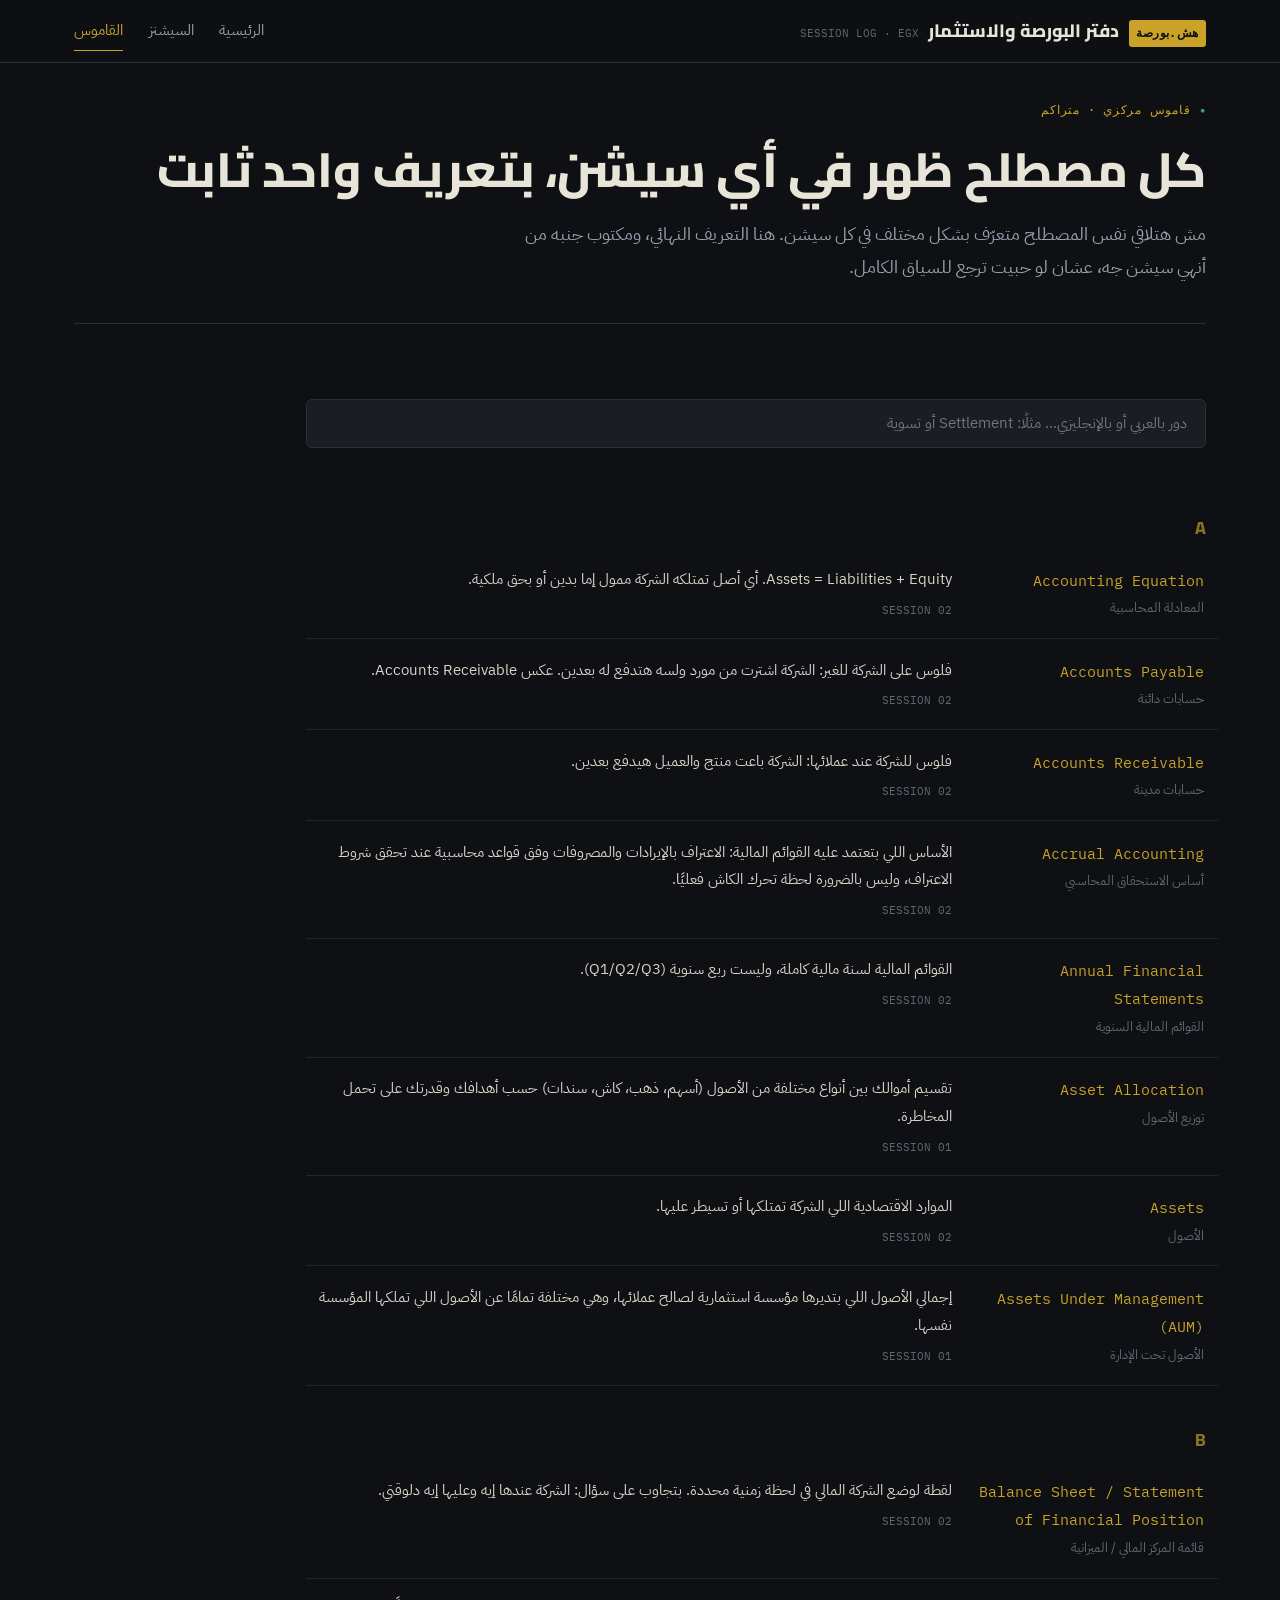
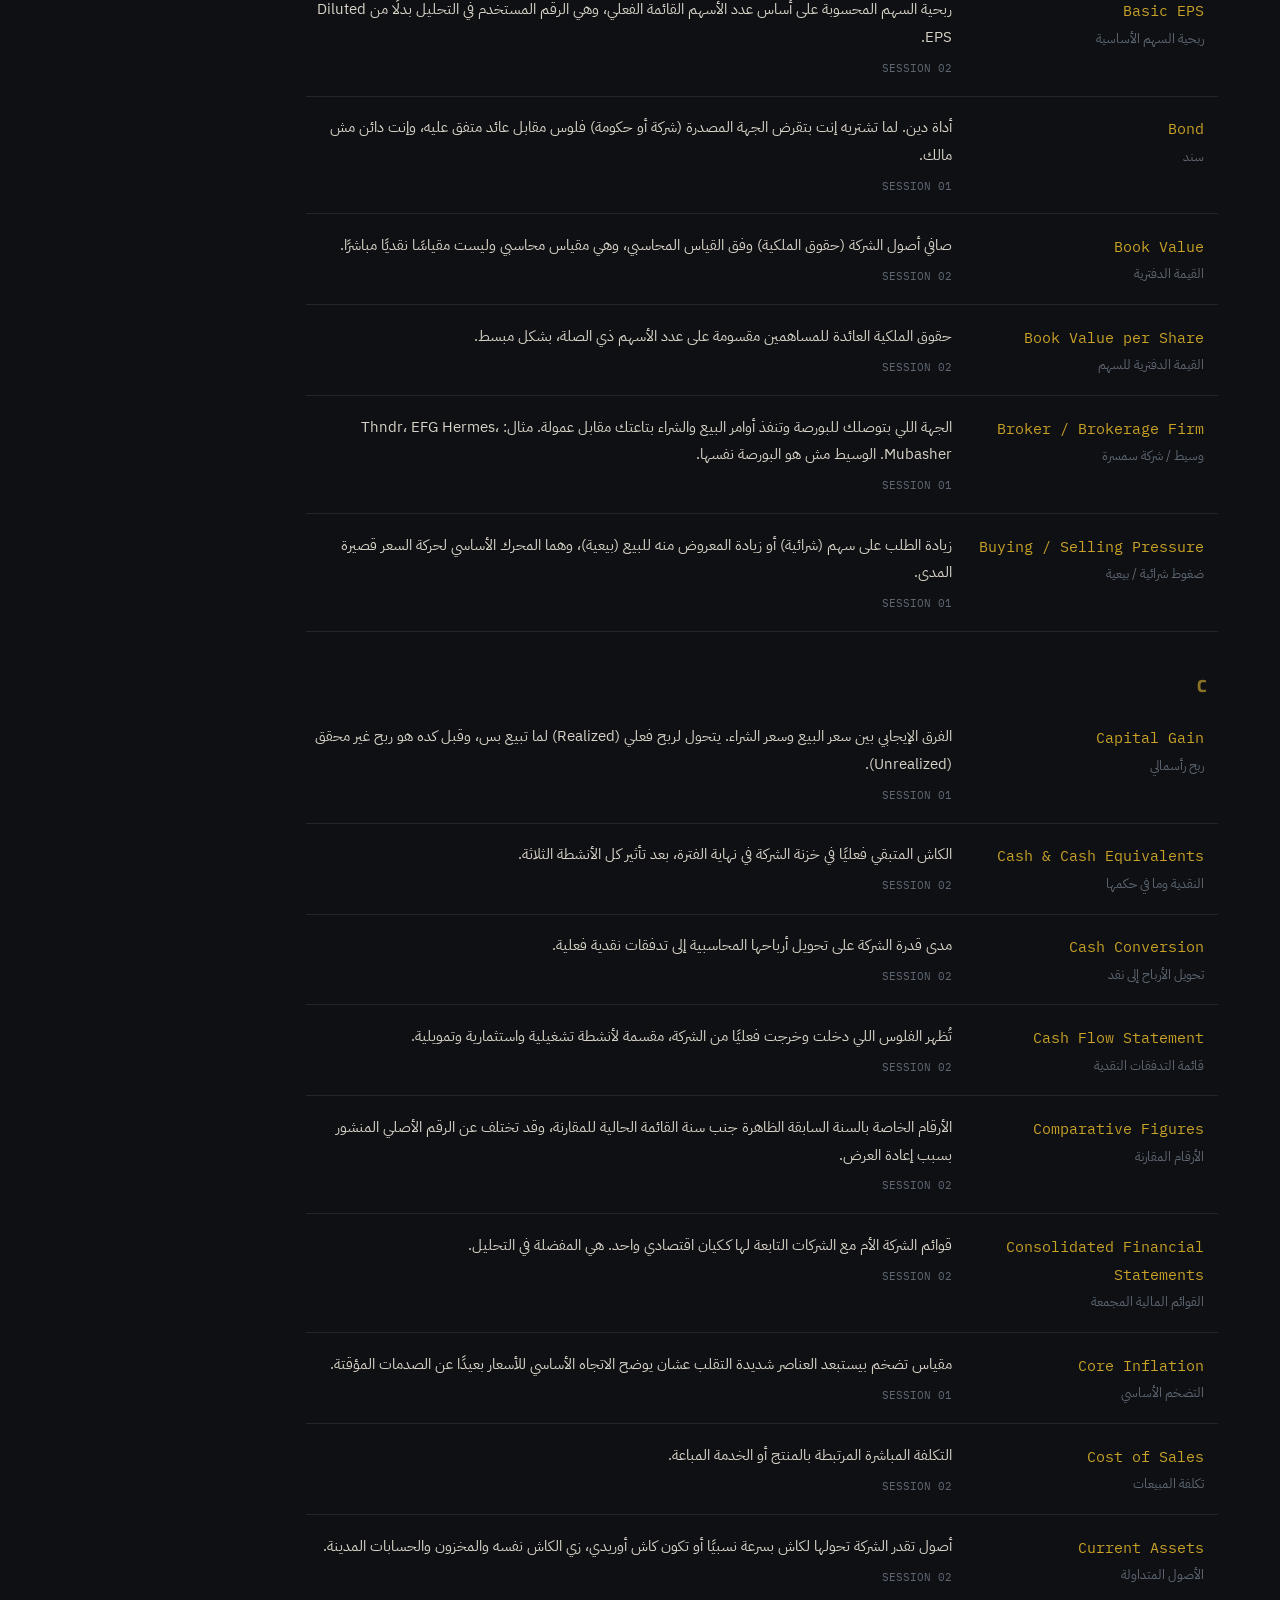
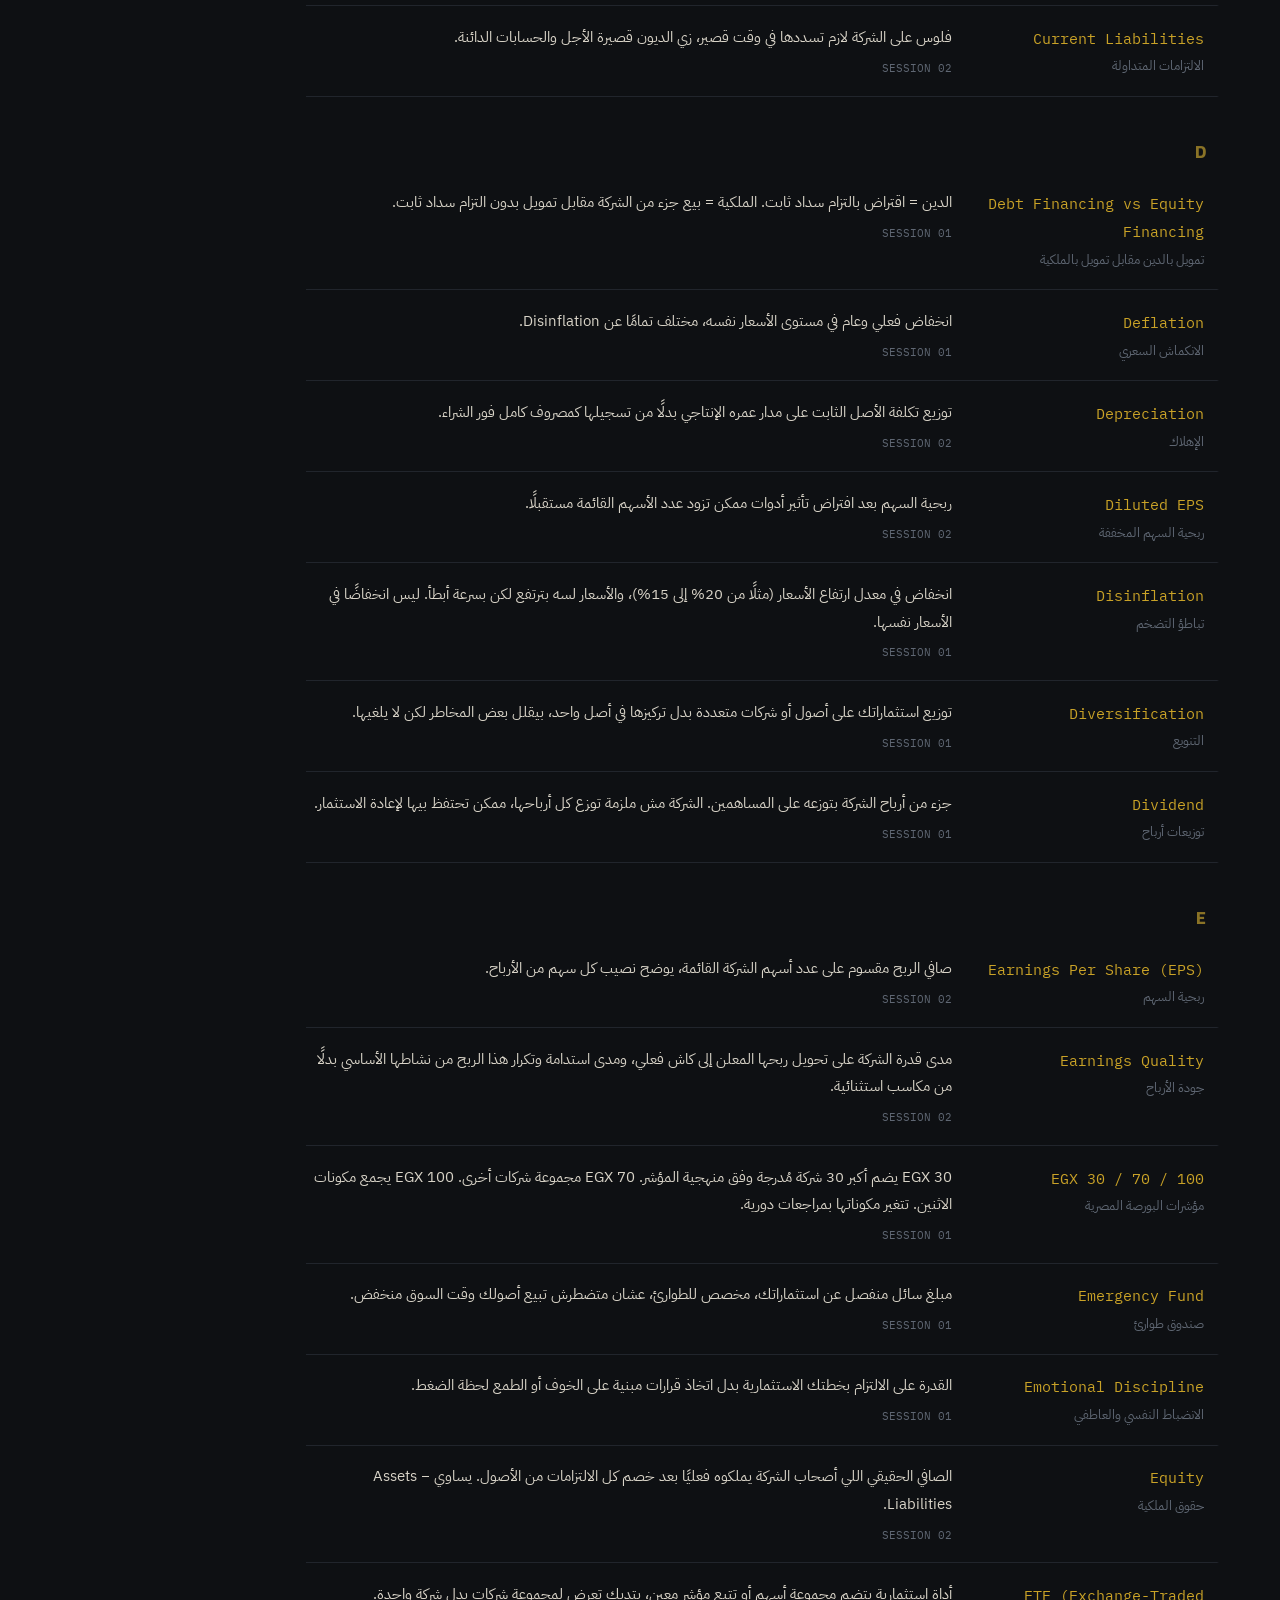
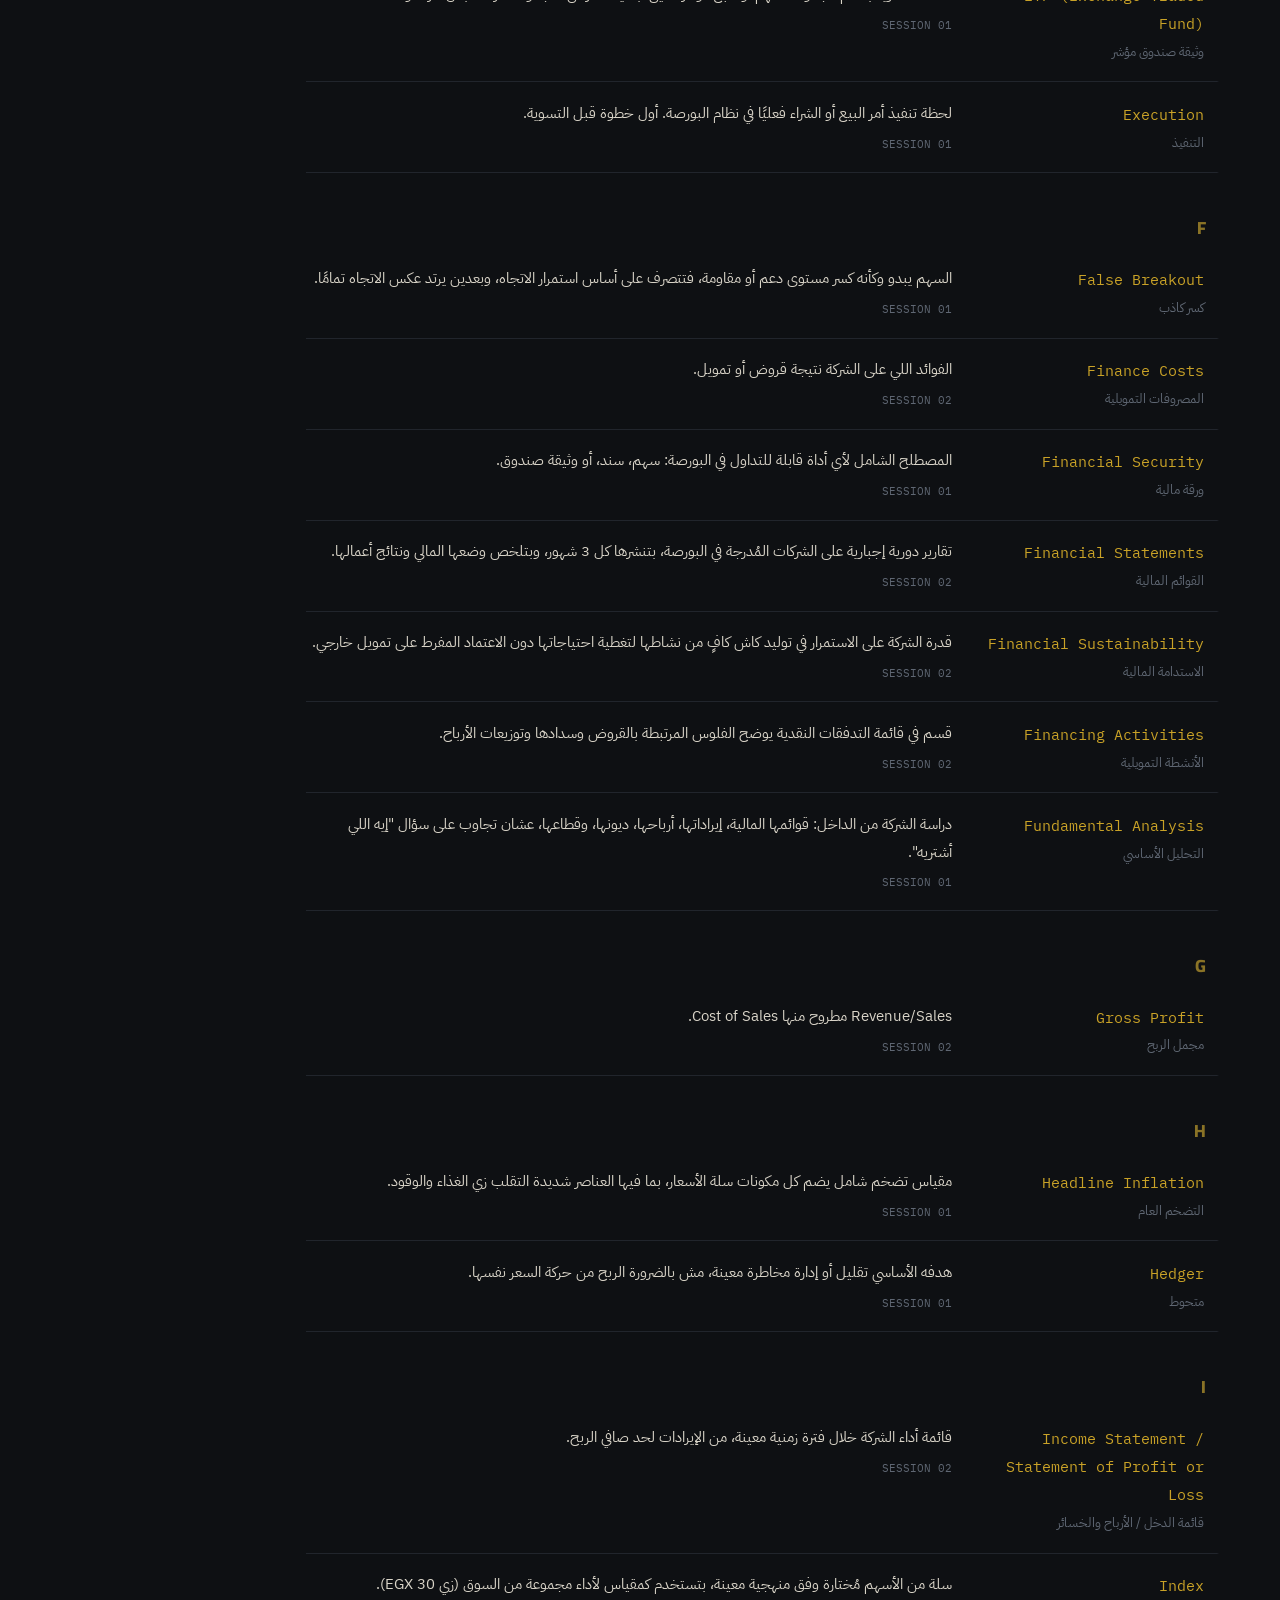
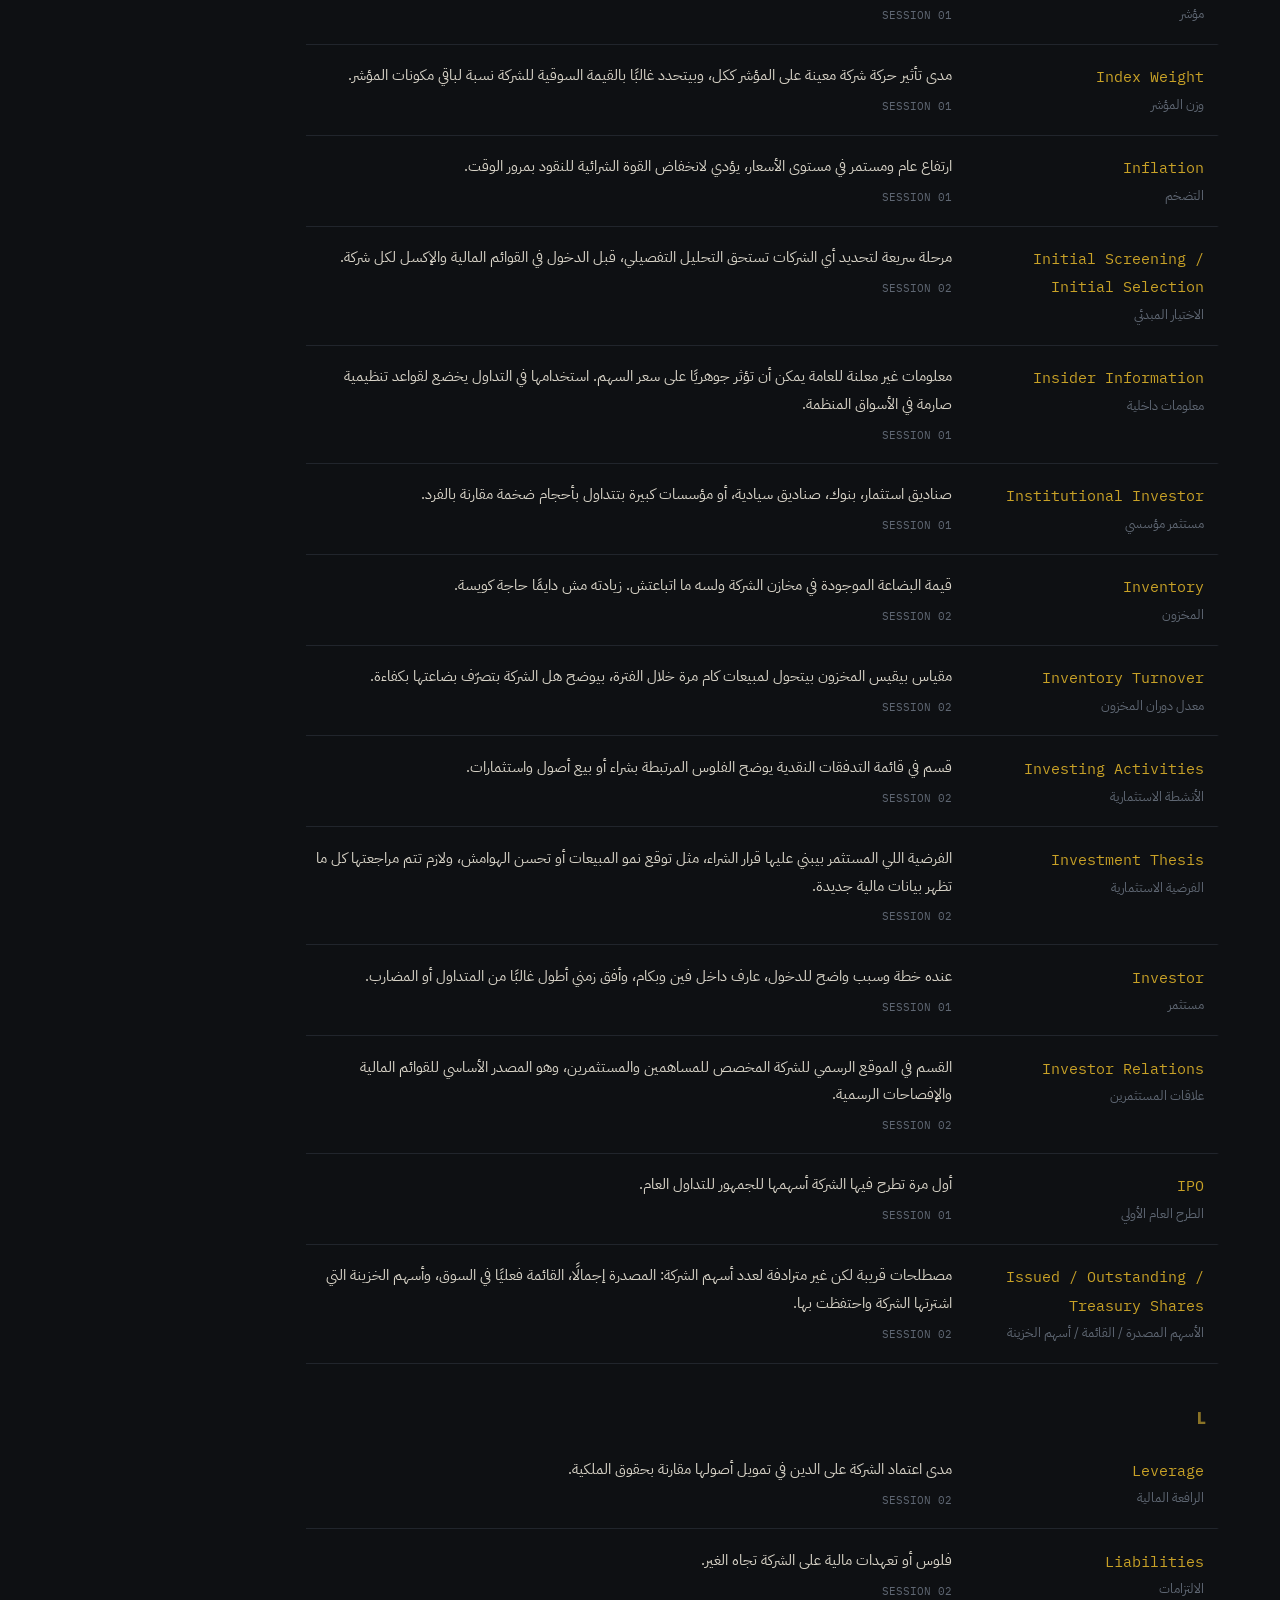
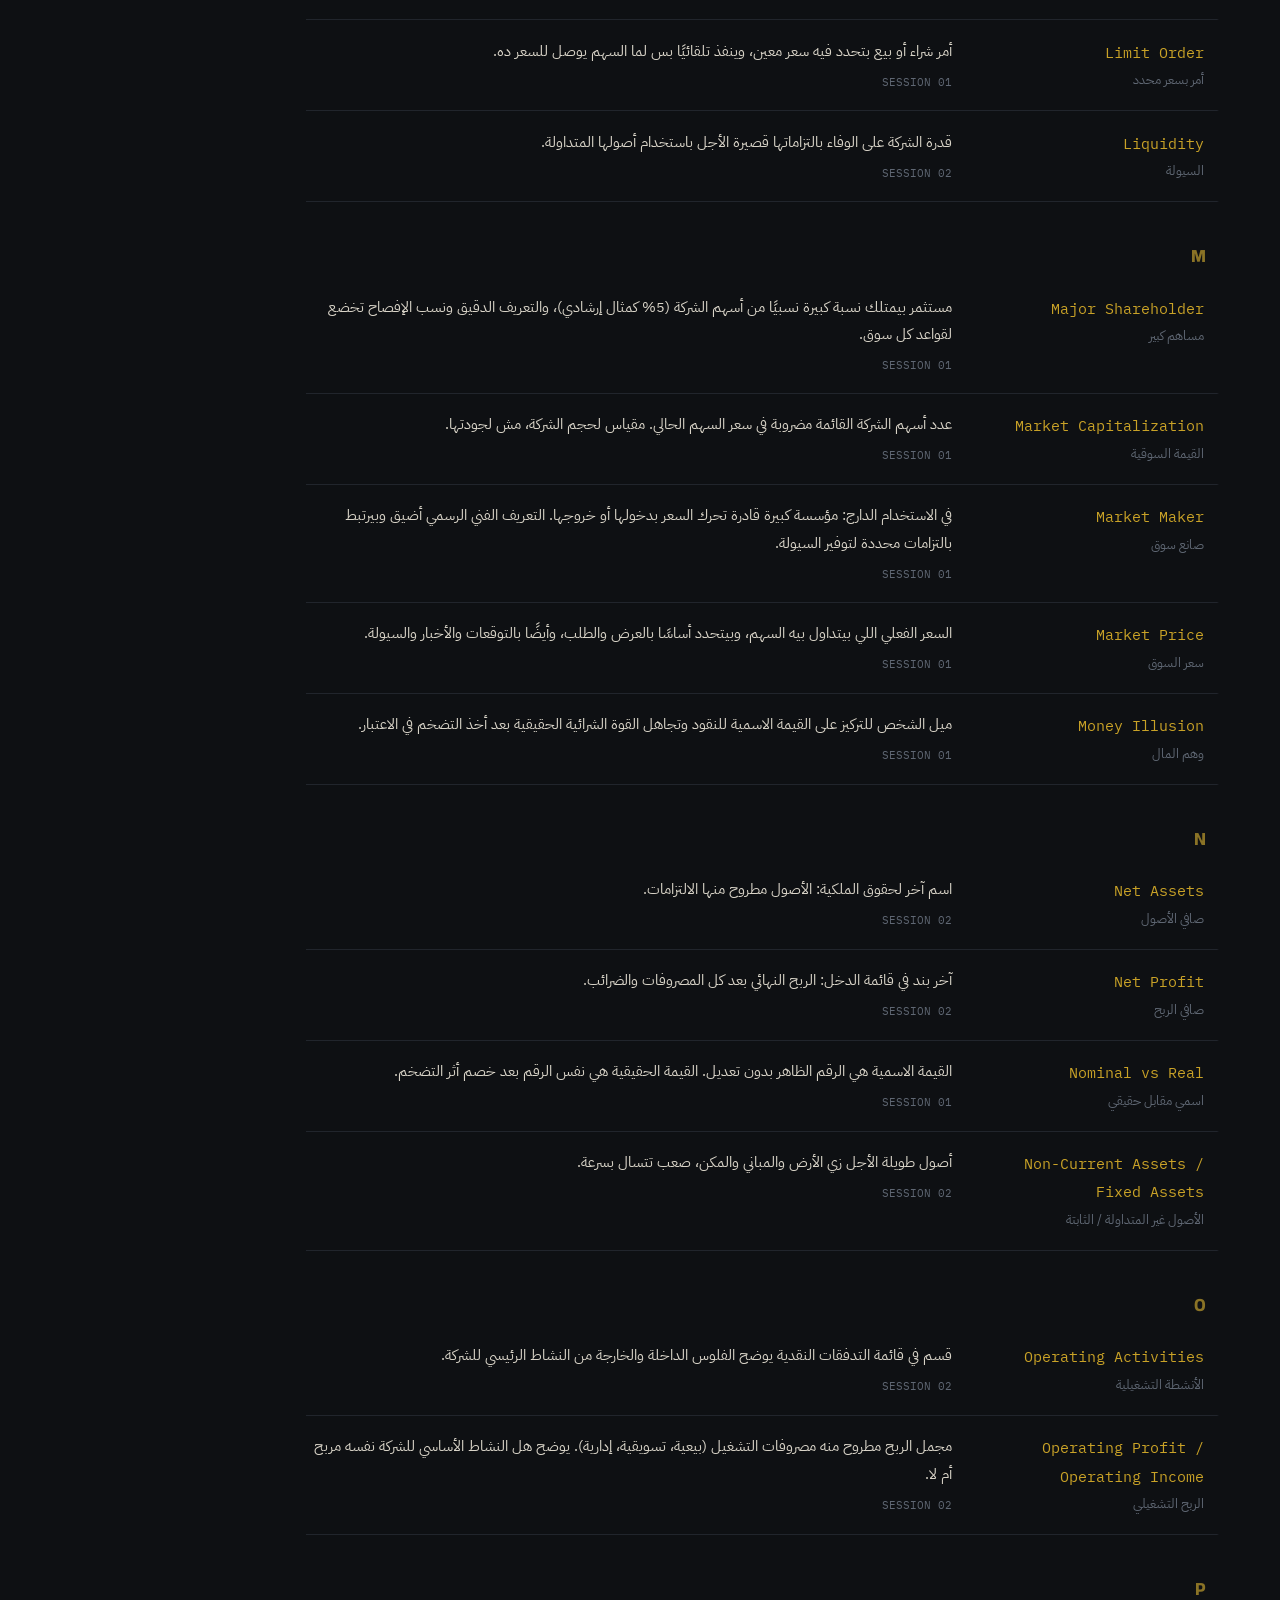
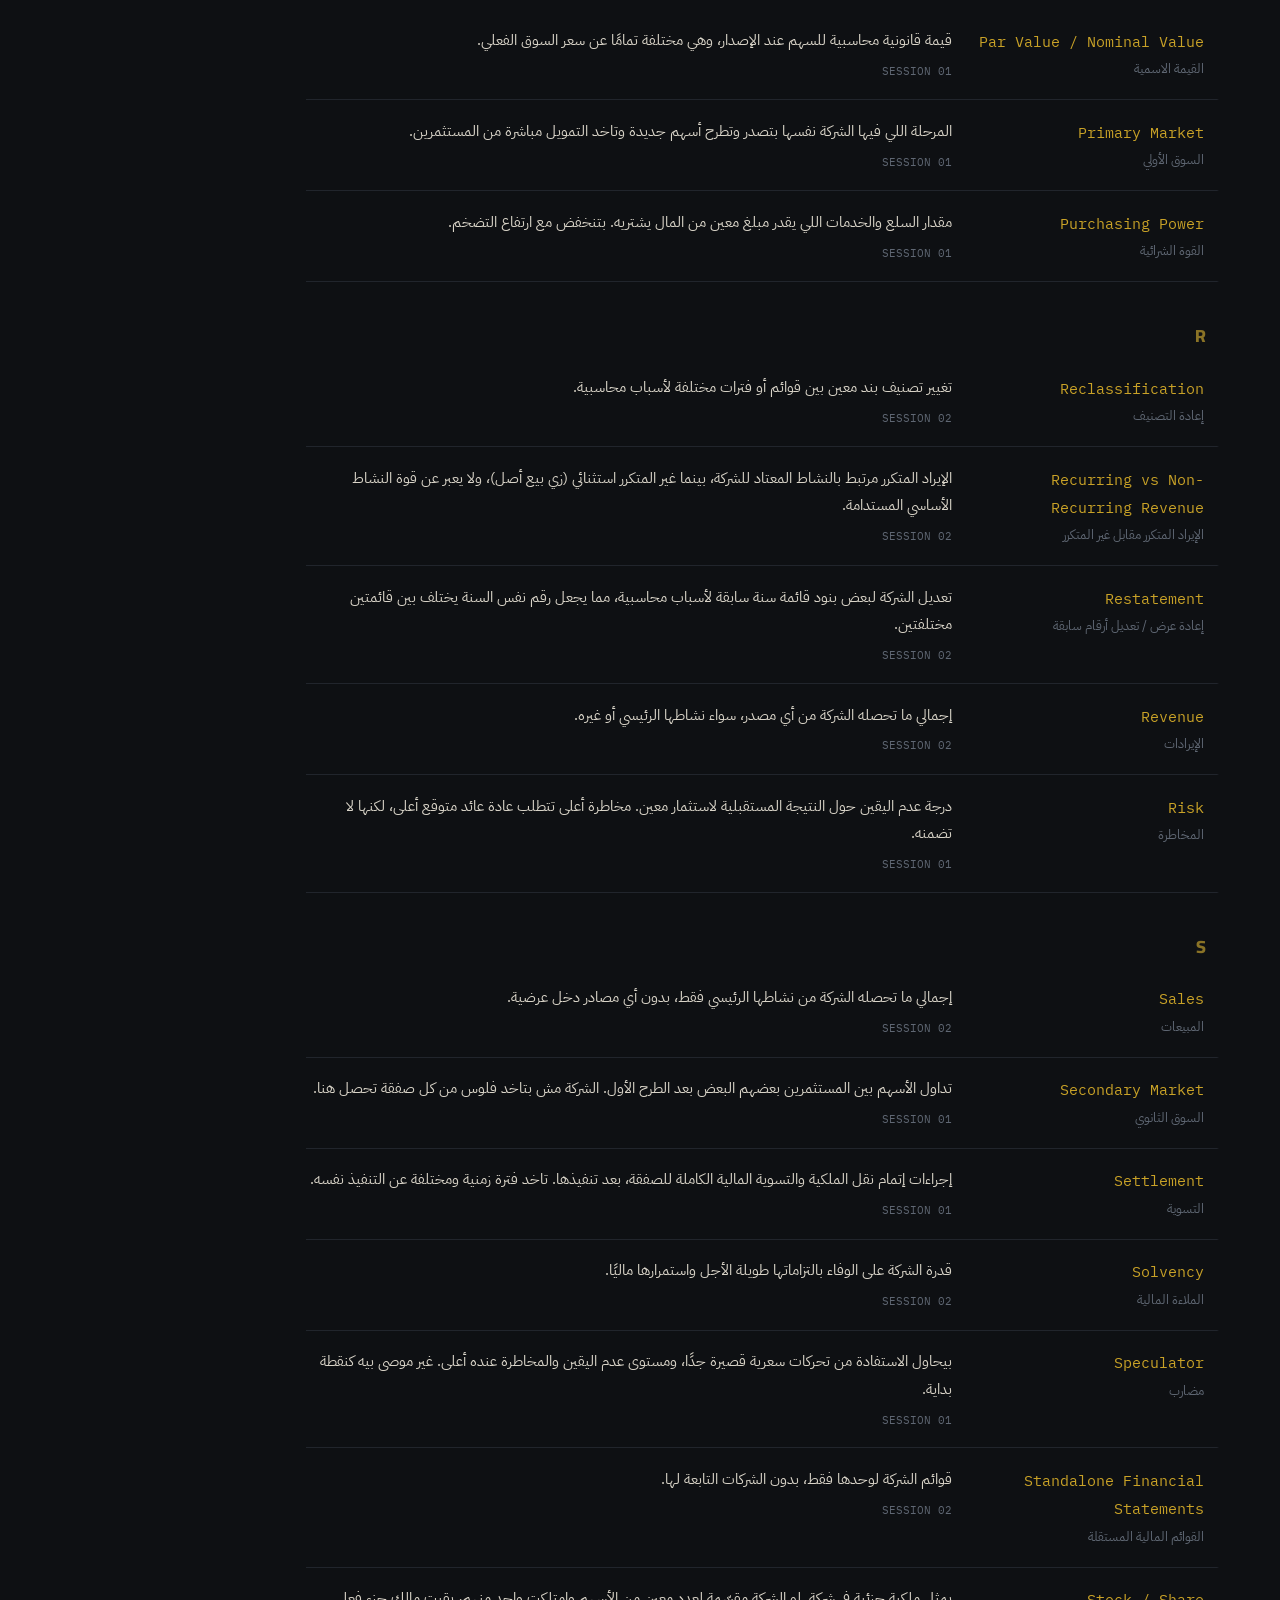
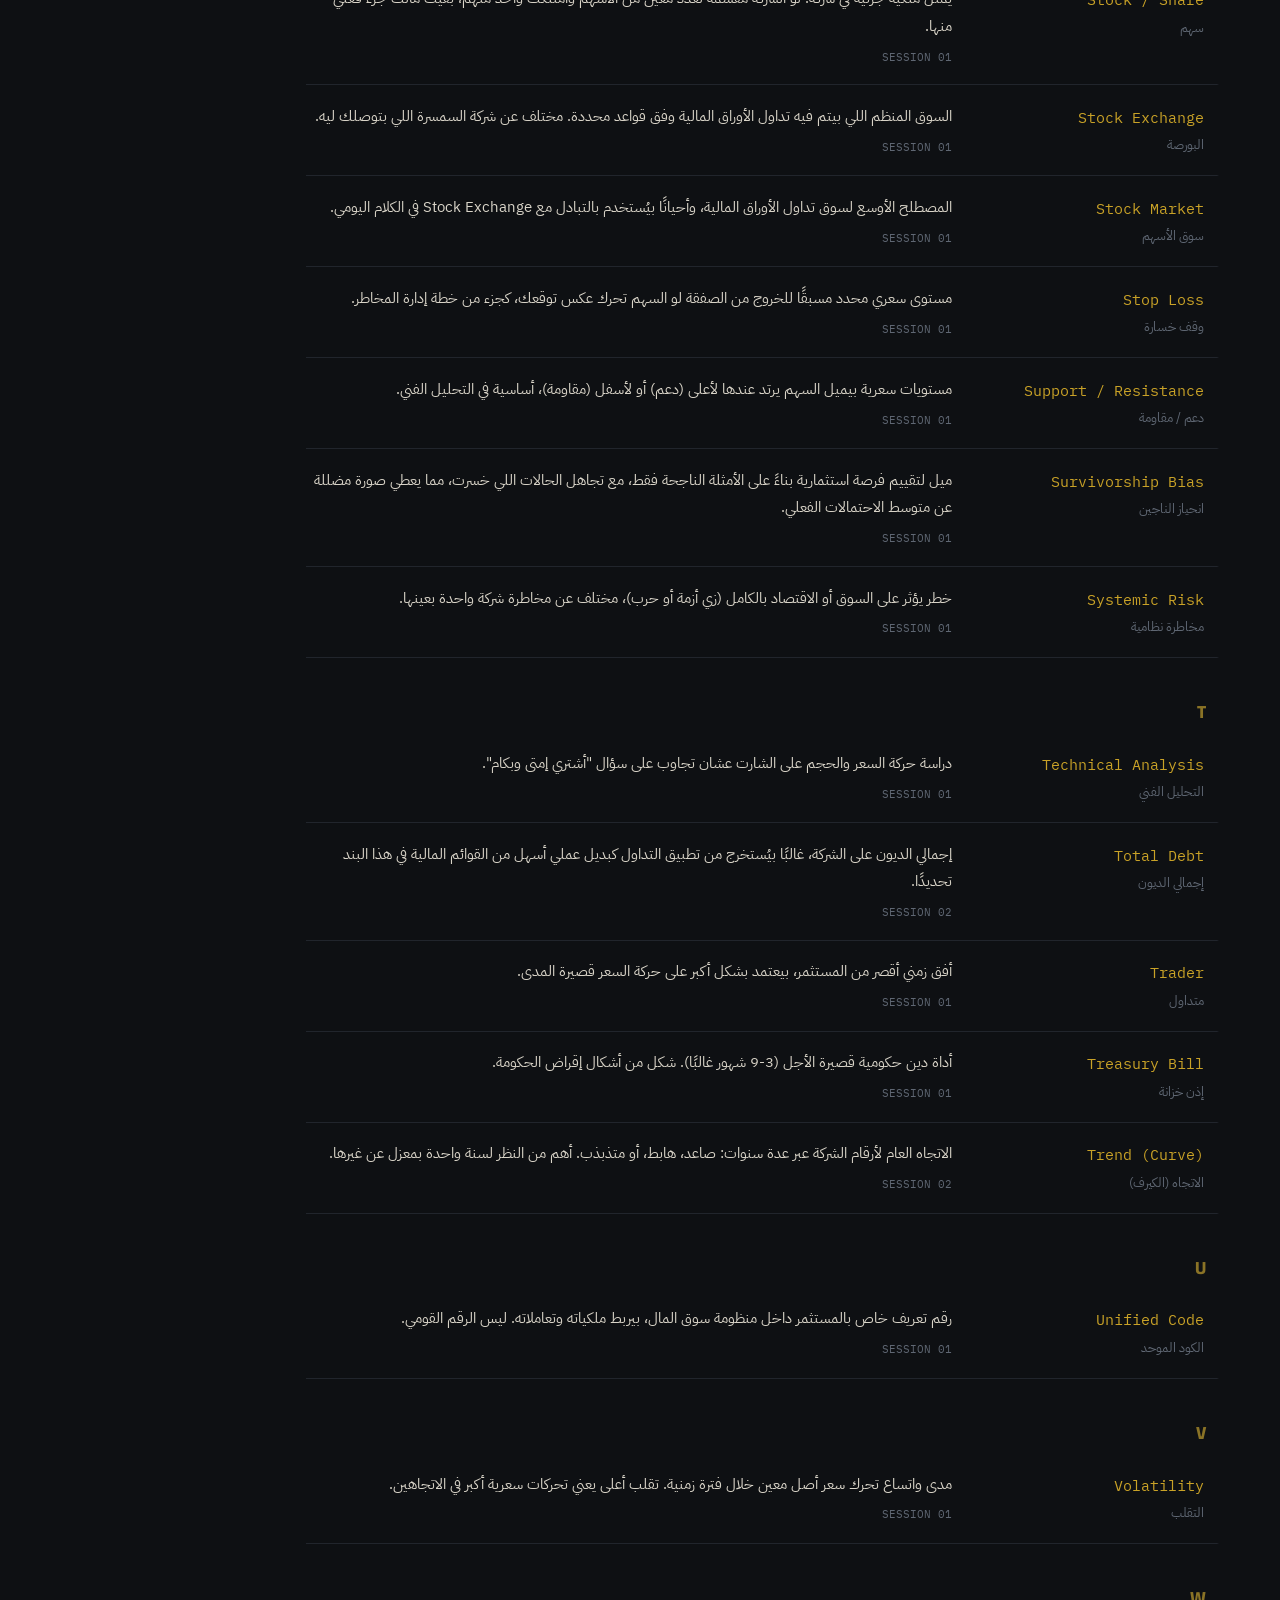
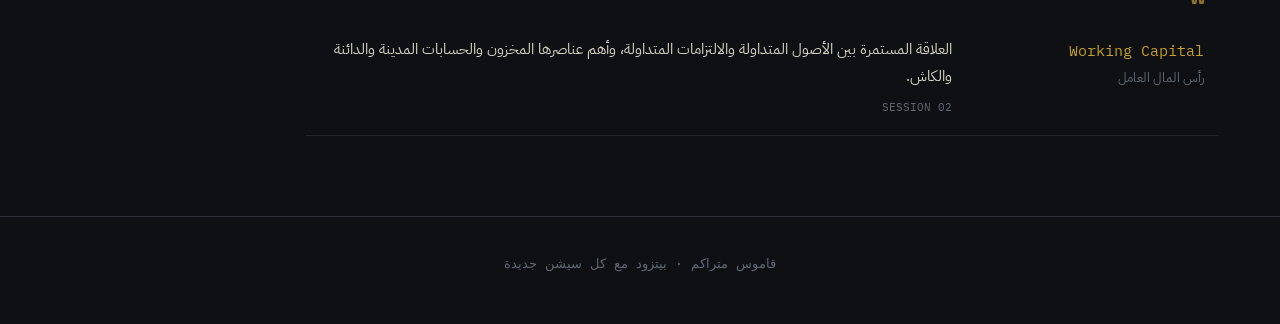
==== commit 43e7605d: "Add files via upload" ====
--- a/glossary.html
+++ b/glossary.html
@@ -7,22 +7,6 @@
 <link rel="stylesheet" href="style.css">
 </head>
 <body>
-
-<div class="ticker-wrap">
-  <div class="ticker-track">
-    <span><span class="dot">●</span> GLOSSARY</span>
-    <span>60 مصطلح ومتزود</span>
-    <span class="up">مركزي</span>
-    <span>مش متكرر بين السيشنز</span>
-    <span class="down">متراكم مع كل سيشن</span>
-    <!-- تكرار -->
-    <span><span class="dot">●</span> GLOSSARY</span>
-    <span>60 مصطلح ومتزود</span>
-    <span class="up">مركزي</span>
-    <span>مش متكرر بين السيشنز</span>
-    <span class="down">متراكم مع كل سيشن</span>
-  </div>
-</div>
 
 <div class="topbar">
   <div class="topbar-inner">
@@ -55,7 +39,7 @@
 </div>
 
 <footer>
-  قاموس متراكم — بيتزود مع كل سيشن جديدة
+  قاموس متراكم · بيتزود مع كل سيشن جديدة
 </footer>
 
 <script src="interactions.js"></script>
@@ -116,6 +100,60 @@
   {en:"Emergency Fund", ar:"صندوق طوارئ", def:"مبلغ سائل منفصل عن استثماراتك، مخصص للطوارئ، عشان متضطرش تبيع أصولك وقت السوق منخفض.", src:"SESSION 01"},
   {en:"Debt Financing vs Equity Financing", ar:"تمويل بالدين مقابل تمويل بالملكية", def:"الدين = اقتراض بالتزام سداد ثابت. الملكية = بيع جزء من الشركة مقابل تمويل بدون التزام سداد ثابت.", src:"SESSION 01"},
   {en:"Survivorship Bias", ar:"انحياز الناجين", def:"ميل لتقييم فرصة استثمارية بناءً على الأمثلة الناجحة فقط، مع تجاهل الحالات اللي خسرت، مما يعطي صورة مضللة عن متوسط الاحتمالات الفعلي.", src:"SESSION 01"},
+  {en:"Financial Statements", ar:"القوائم المالية", def:"تقارير دورية إجبارية على الشركات المُدرجة في البورصة، بتنشرها كل 3 شهور، وبتلخص وضعها المالي ونتائج أعمالها.", src:"SESSION 02"},
+  {en:"Balance Sheet / Statement of Financial Position", ar:"قائمة المركز المالي / الميزانية", def:"لقطة لوضع الشركة المالي في لحظة زمنية محددة. بتجاوب على سؤال: الشركة عندها إيه وعليها إيه دلوقتي.", src:"SESSION 02"},
+  {en:"Income Statement / Statement of Profit or Loss", ar:"قائمة الدخل / الأرباح والخسائر", def:"قائمة أداء الشركة خلال فترة زمنية معينة، من الإيرادات لحد صافي الربح.", src:"SESSION 02"},
+  {en:"Cash Flow Statement", ar:"قائمة التدفقات النقدية", def:"تُظهر الفلوس اللي دخلت وخرجت فعليًا من الشركة، مقسمة لأنشطة تشغيلية واستثمارية وتمويلية.", src:"SESSION 02"},
+  {en:"Assets", ar:"الأصول", def:"الموارد الاقتصادية اللي الشركة تمتلكها أو تسيطر عليها.", src:"SESSION 02"},
+  {en:"Current Assets", ar:"الأصول المتداولة", def:"أصول تقدر الشركة تحولها لكاش بسرعة نسبيًا أو تكون كاش أوريدي، زي الكاش نفسه والمخزون والحسابات المدينة.", src:"SESSION 02"},
+  {en:"Non-Current Assets / Fixed Assets", ar:"الأصول غير المتداولة / الثابتة", def:"أصول طويلة الأجل زي الأرض والمباني والمكن، صعب تتسال بسرعة.", src:"SESSION 02"},
+  {en:"Liabilities", ar:"الالتزامات", def:"فلوس أو تعهدات مالية على الشركة تجاه الغير.", src:"SESSION 02"},
+  {en:"Current Liabilities", ar:"الالتزامات المتداولة", def:"فلوس على الشركة لازم تسددها في وقت قصير، زي الديون قصيرة الأجل والحسابات الدائنة.", src:"SESSION 02"},
+  {en:"Equity", ar:"حقوق الملكية", def:"الصافي الحقيقي اللي أصحاب الشركة يملكوه فعليًا بعد خصم كل الالتزامات من الأصول. يساوي Assets − Liabilities.", src:"SESSION 02"},
+  {en:"Net Assets", ar:"صافي الأصول", def:"اسم آخر لحقوق الملكية: الأصول مطروح منها الالتزامات.", src:"SESSION 02"},
+  {en:"Accounting Equation", ar:"المعادلة المحاسبية", def:"Assets = Liabilities + Equity. أي أصل تمتلكه الشركة ممول إما بدين أو بحق ملكية.", src:"SESSION 02"},
+  {en:"Accounts Receivable", ar:"حسابات مدينة", def:"فلوس للشركة عند عملائها: الشركة باعت منتج والعميل هيدفع بعدين.", src:"SESSION 02"},
+  {en:"Accounts Payable", ar:"حسابات دائنة", def:"فلوس على الشركة للغير: الشركة اشترت من مورد ولسه هتدفع له بعدين. عكس Accounts Receivable.", src:"SESSION 02"},
+  {en:"Inventory", ar:"المخزون", def:"قيمة البضاعة الموجودة في مخازن الشركة ولسه ما اتباعتش. زيادته مش دايمًا حاجة كويسة.", src:"SESSION 02"},
+  {en:"Inventory Turnover", ar:"معدل دوران المخزون", def:"مقياس بيقيس المخزون بيتحول لمبيعات كام مرة خلال الفترة، بيوضح هل الشركة بتصرّف بضاعتها بكفاءة.", src:"SESSION 02"},
+  {en:"Revenue", ar:"الإيرادات", def:"إجمالي ما تحصله الشركة من أي مصدر، سواء نشاطها الرئيسي أو غيره.", src:"SESSION 02"},
+  {en:"Sales", ar:"المبيعات", def:"إجمالي ما تحصله الشركة من نشاطها الرئيسي فقط، بدون أي مصادر دخل عرضية.", src:"SESSION 02"},
+  {en:"Cost of Sales", ar:"تكلفة المبيعات", def:"التكلفة المباشرة المرتبطة بالمنتج أو الخدمة المباعة.", src:"SESSION 02"},
+  {en:"Gross Profit", ar:"مجمل الربح", def:"Revenue/Sales مطروح منها Cost of Sales.", src:"SESSION 02"},
+  {en:"Operating Profit / Operating Income", ar:"الربح التشغيلي", def:"مجمل الربح مطروح منه مصروفات التشغيل (بيعية، تسويقية، إدارية). يوضح هل النشاط الأساسي للشركة نفسه مربح أم لا.", src:"SESSION 02"},
+  {en:"Finance Costs", ar:"المصروفات التمويلية", def:"الفوائد اللي على الشركة نتيجة قروض أو تمويل.", src:"SESSION 02"},
+  {en:"Net Profit", ar:"صافي الربح", def:"آخر بند في قائمة الدخل: الربح النهائي بعد كل المصروفات والضرائب.", src:"SESSION 02"},
+  {en:"Earnings Per Share (EPS)", ar:"ربحية السهم", def:"صافي الربح مقسوم على عدد أسهم الشركة القائمة، يوضح نصيب كل سهم من الأرباح.", src:"SESSION 02"},
+  {en:"Basic EPS", ar:"ربحية السهم الأساسية", def:"ربحية السهم المحسوبة على أساس عدد الأسهم القائمة الفعلي، وهي الرقم المستخدم في التحليل بدلًا من Diluted EPS.", src:"SESSION 02"},
+  {en:"Diluted EPS", ar:"ربحية السهم المخففة", def:"ربحية السهم بعد افتراض تأثير أدوات ممكن تزود عدد الأسهم القائمة مستقبلًا.", src:"SESSION 02"},
+  {en:"Operating Activities", ar:"الأنشطة التشغيلية", def:"قسم في قائمة التدفقات النقدية يوضح الفلوس الداخلة والخارجة من النشاط الرئيسي للشركة.", src:"SESSION 02"},
+  {en:"Investing Activities", ar:"الأنشطة الاستثمارية", def:"قسم في قائمة التدفقات النقدية يوضح الفلوس المرتبطة بشراء أو بيع أصول واستثمارات.", src:"SESSION 02"},
+  {en:"Financing Activities", ar:"الأنشطة التمويلية", def:"قسم في قائمة التدفقات النقدية يوضح الفلوس المرتبطة بالقروض وسدادها وتوزيعات الأرباح.", src:"SESSION 02"},
+  {en:"Cash & Cash Equivalents", ar:"النقدية وما في حكمها", def:"الكاش المتبقي فعليًا في خزنة الشركة في نهاية الفترة، بعد تأثير كل الأنشطة الثلاثة.", src:"SESSION 02"},
+  {en:"Total Debt", ar:"إجمالي الديون", def:"إجمالي الديون على الشركة، غالبًا بيُستخرج من تطبيق التداول كبديل عملي أسهل من القوائم المالية في هذا البند تحديدًا.", src:"SESSION 02"},
+  {en:"Consolidated Financial Statements", ar:"القوائم المالية المجمعة", def:"قوائم الشركة الأم مع الشركات التابعة لها كـكيان اقتصادي واحد. هي المفضلة في التحليل.", src:"SESSION 02"},
+  {en:"Standalone Financial Statements", ar:"القوائم المالية المستقلة", def:"قوائم الشركة لوحدها فقط، بدون الشركات التابعة لها.", src:"SESSION 02"},
+  {en:"Annual Financial Statements", ar:"القوائم المالية السنوية", def:"القوائم المالية لسنة مالية كاملة، وليست ربع سنوية (Q1/Q2/Q3).", src:"SESSION 02"},
+  {en:"Restatement", ar:"إعادة عرض / تعديل أرقام سابقة", def:"تعديل الشركة لبعض بنود قائمة سنة سابقة لأسباب محاسبية، مما يجعل رقم نفس السنة يختلف بين قائمتين مختلفتين.", src:"SESSION 02"},
+  {en:"Trend (Curve)", ar:"الاتجاه (الكيرف)", def:"الاتجاه العام لأرقام الشركة عبر عدة سنوات: صاعد، هابط، أو متذبذب. أهم من النظر لسنة واحدة بمعزل عن غيرها.", src:"SESSION 02"},
+  {en:"Initial Screening / Initial Selection", ar:"الاختيار المبدئي", def:"مرحلة سريعة لتحديد أي الشركات تستحق التحليل التفصيلي، قبل الدخول في القوائم المالية والإكسل لكل شركة.", src:"SESSION 02"},
+  {en:"Earnings Quality", ar:"جودة الأرباح", def:"مدى قدرة الشركة على تحويل ربحها المعلن إلى كاش فعلي، ومدى استدامة وتكرار هذا الربح من نشاطها الأساسي بدلًا من مكاسب استثنائية.", src:"SESSION 02"},
+  {en:"Recurring vs Non-Recurring Revenue", ar:"الإيراد المتكرر مقابل غير المتكرر", def:"الإيراد المتكرر مرتبط بالنشاط المعتاد للشركة، بينما غير المتكرر استثنائي (زي بيع أصل)، ولا يعبر عن قوة النشاط الأساسي المستدامة.", src:"SESSION 02"},
+  {en:"Accrual Accounting", ar:"أساس الاستحقاق المحاسبي", def:"الأساس اللي بتعتمد عليه القوائم المالية: الاعتراف بالإيرادات والمصروفات وفق قواعد محاسبية عند تحقق شروط الاعتراف، وليس بالضرورة لحظة تحرك الكاش فعليًا.", src:"SESSION 02"},
+  {en:"Working Capital", ar:"رأس المال العامل", def:"العلاقة المستمرة بين الأصول المتداولة والالتزامات المتداولة، وأهم عناصرها المخزون والحسابات المدينة والدائنة والكاش.", src:"SESSION 02"},
+  {en:"Liquidity", ar:"السيولة", def:"قدرة الشركة على الوفاء بالتزاماتها قصيرة الأجل باستخدام أصولها المتداولة.", src:"SESSION 02"},
+  {en:"Book Value", ar:"القيمة الدفترية", def:"صافي أصول الشركة (حقوق الملكية) وفق القياس المحاسبي، وهي مقياس محاسبي وليست مقياسًا نقديًا مباشرًا.", src:"SESSION 02"},
+  {en:"Book Value per Share", ar:"القيمة الدفترية للسهم", def:"حقوق الملكية العائدة للمساهمين مقسومة على عدد الأسهم ذي الصلة، بشكل مبسط.", src:"SESSION 02"},
+  {en:"Comparative Figures", ar:"الأرقام المقارنة", def:"الأرقام الخاصة بالسنة السابقة الظاهرة جنب سنة القائمة الحالية للمقارنة، وقد تختلف عن الرقم الأصلي المنشور بسبب إعادة العرض.", src:"SESSION 02"},
+  {en:"Reclassification", ar:"إعادة التصنيف", def:"تغيير تصنيف بند معين بين قوائم أو فترات مختلفة لأسباب محاسبية.", src:"SESSION 02"},
+  {en:"Issued / Outstanding / Treasury Shares", ar:"الأسهم المصدرة / القائمة / أسهم الخزينة", def:"مصطلحات قريبة لكن غير مترادفة لعدد أسهم الشركة: المصدرة إجمالًا، القائمة فعليًا في السوق، وأسهم الخزينة التي اشترتها الشركة واحتفظت بها.", src:"SESSION 02"},
+  {en:"Investment Thesis", ar:"الفرضية الاستثمارية", def:"الفرضية اللي المستثمر بيبني عليها قرار الشراء، مثل توقع نمو المبيعات أو تحسن الهوامش، ولازم تتم مراجعتها كل ما تظهر بيانات مالية جديدة.", src:"SESSION 02"},
+  {en:"Solvency", ar:"الملاءة المالية", def:"قدرة الشركة على الوفاء بالتزاماتها طويلة الأجل واستمرارها ماليًا.", src:"SESSION 02"},
+  {en:"Leverage", ar:"الرافعة المالية", def:"مدى اعتماد الشركة على الدين في تمويل أصولها مقارنة بحقوق الملكية.", src:"SESSION 02"},
+  {en:"Depreciation", ar:"الإهلاك", def:"توزيع تكلفة الأصل الثابت على مدار عمره الإنتاجي بدلًا من تسجيلها كمصروف كامل فور الشراء.", src:"SESSION 02"},
+  {en:"Financial Sustainability", ar:"الاستدامة المالية", def:"قدرة الشركة على الاستمرار في توليد كاش كافٍ من نشاطها لتغطية احتياجاتها دون الاعتماد المفرط على تمويل خارجي.", src:"SESSION 02"},
+  {en:"Investor Relations", ar:"علاقات المستثمرين", def:"القسم في الموقع الرسمي للشركة المخصص للمساهمين والمستثمرين، وهو المصدر الأساسي للقوائم المالية والإفصاحات الرسمية.", src:"SESSION 02"},
+  {en:"Cash Conversion", ar:"تحويل الأرباح إلى نقد", def:"مدى قدرة الشركة على تحويل أرباحها المحاسبية إلى تدفقات نقدية فعلية.", src:"SESSION 02"},
 ];
 
 const container = document.getElementById('terms');
--- a/style.css
+++ b/style.css
@@ -1,5 +1,5 @@
 /* ============================================
-   مرجع البورصة والاستثمار — نظام التصميم
+   مرجع البورصة والاستثمار · نظام التصميم
    لوحة الألوان: ليدجر تداول ليلي (Charcoal + Gold)
    ============================================ */
 
@@ -48,42 +48,10 @@
 
 a{ color: inherit; }
 
-/* ---------- التيكر العلوي ---------- */
-.ticker-wrap{
-  position: sticky;
-  top: 0;
-  z-index: 60;
-  background: #0a0b0d;
-  border-bottom: 1px solid var(--line);
-  overflow: hidden;
-  white-space: nowrap;
-  height: 38px;
-  display: flex;
-  align-items: center;
-}
-.ticker-track{
-  display: inline-flex;
-  gap: 2.6rem;
-  padding-inline-end: 2.6rem;
-  animation: ticker-scroll 48s linear infinite;
-  font-family: var(--mono);
-  font-size: 0.78rem;
-  letter-spacing: .02em;
-  color: var(--text-faint);
-}
-.ticker-track span{ display: inline-flex; align-items: center; gap: .5rem; white-space: nowrap; }
-.ticker-track .up{ color: var(--green); }
-.ticker-track .down{ color: var(--red); }
-.ticker-track .dot{ color: var(--gold-soft); }
-@keyframes ticker-scroll{
-  from{ transform: translateX(0); }
-  to{ transform: translateX(-50%); }
-}
-
 /* ---------- الهيدر ---------- */
 .topbar{
   position: sticky;
-  top: 38px;
+  top: 0;
   z-index: 55;
   background: rgba(14,16,19,.92);
   backdrop-filter: blur(8px);
@@ -163,18 +131,23 @@
 }
 
 /* ---------- التيكر بيقف عند الهوفر ---------- */
-.ticker-wrap:hover .ticker-track{ animation-play-state: paused; }
-
-/* ---------- رفعة نضيفة عند الهوفر للكروت والصناديق (من غير أي دوران 3D) ---------- */
+
+/* ---------- رفعة عند الهوفر للكروت والصناديق + تجهيز لطبقة GPU (لتقليل الزغللة وقت الحركة) ---------- */
 .session-card, .flow-panel, .box{
   transition: transform .2s ease, background .18s ease, border-color .18s ease, box-shadow .2s ease;
+  backface-visibility: hidden;
+  -webkit-backface-visibility: hidden;
+  transform-style: preserve-3d;
 }
 .session-card:hover, .flow-panel:hover, .box:hover{
-  transform: translateY(-5px);
+  transform: translateY(-5px) translateZ(0);
 }
 .session-card:hover{ box-shadow: 0 18px 40px -18px rgba(201,162,39,.45); }
 .flow-panel:hover{ box-shadow: 0 18px 40px -18px rgba(201,162,39,.3); border-color: var(--gold-soft); }
 .box:hover{ box-shadow: 0 14px 30px -16px rgba(0,0,0,.5); border-color: var(--gold-soft); }
+.session-card.is-tilting, .flow-panel.is-tilting, .box.is-tilting{
+  transition: box-shadow .2s ease, border-color .18s ease, background .18s ease;
+}
 
 /* ---------- ظهور تدريجي مع السكرول ---------- */
 .reveal{
@@ -435,7 +408,7 @@
 }
 tr:last-child td{ border-bottom: none; }
 
-/* ---------- كود التسلسل (Roadmap) — نسخة قديمة، لسه مستخدمة كـ fallback ---------- */
+/* ---------- كود التسلسل (Roadmap): نسخة قديمة، لسه مستخدمة كـ fallback ---------- */
 .flow{
   font-family: var(--mono);
   background: var(--bg-raised);
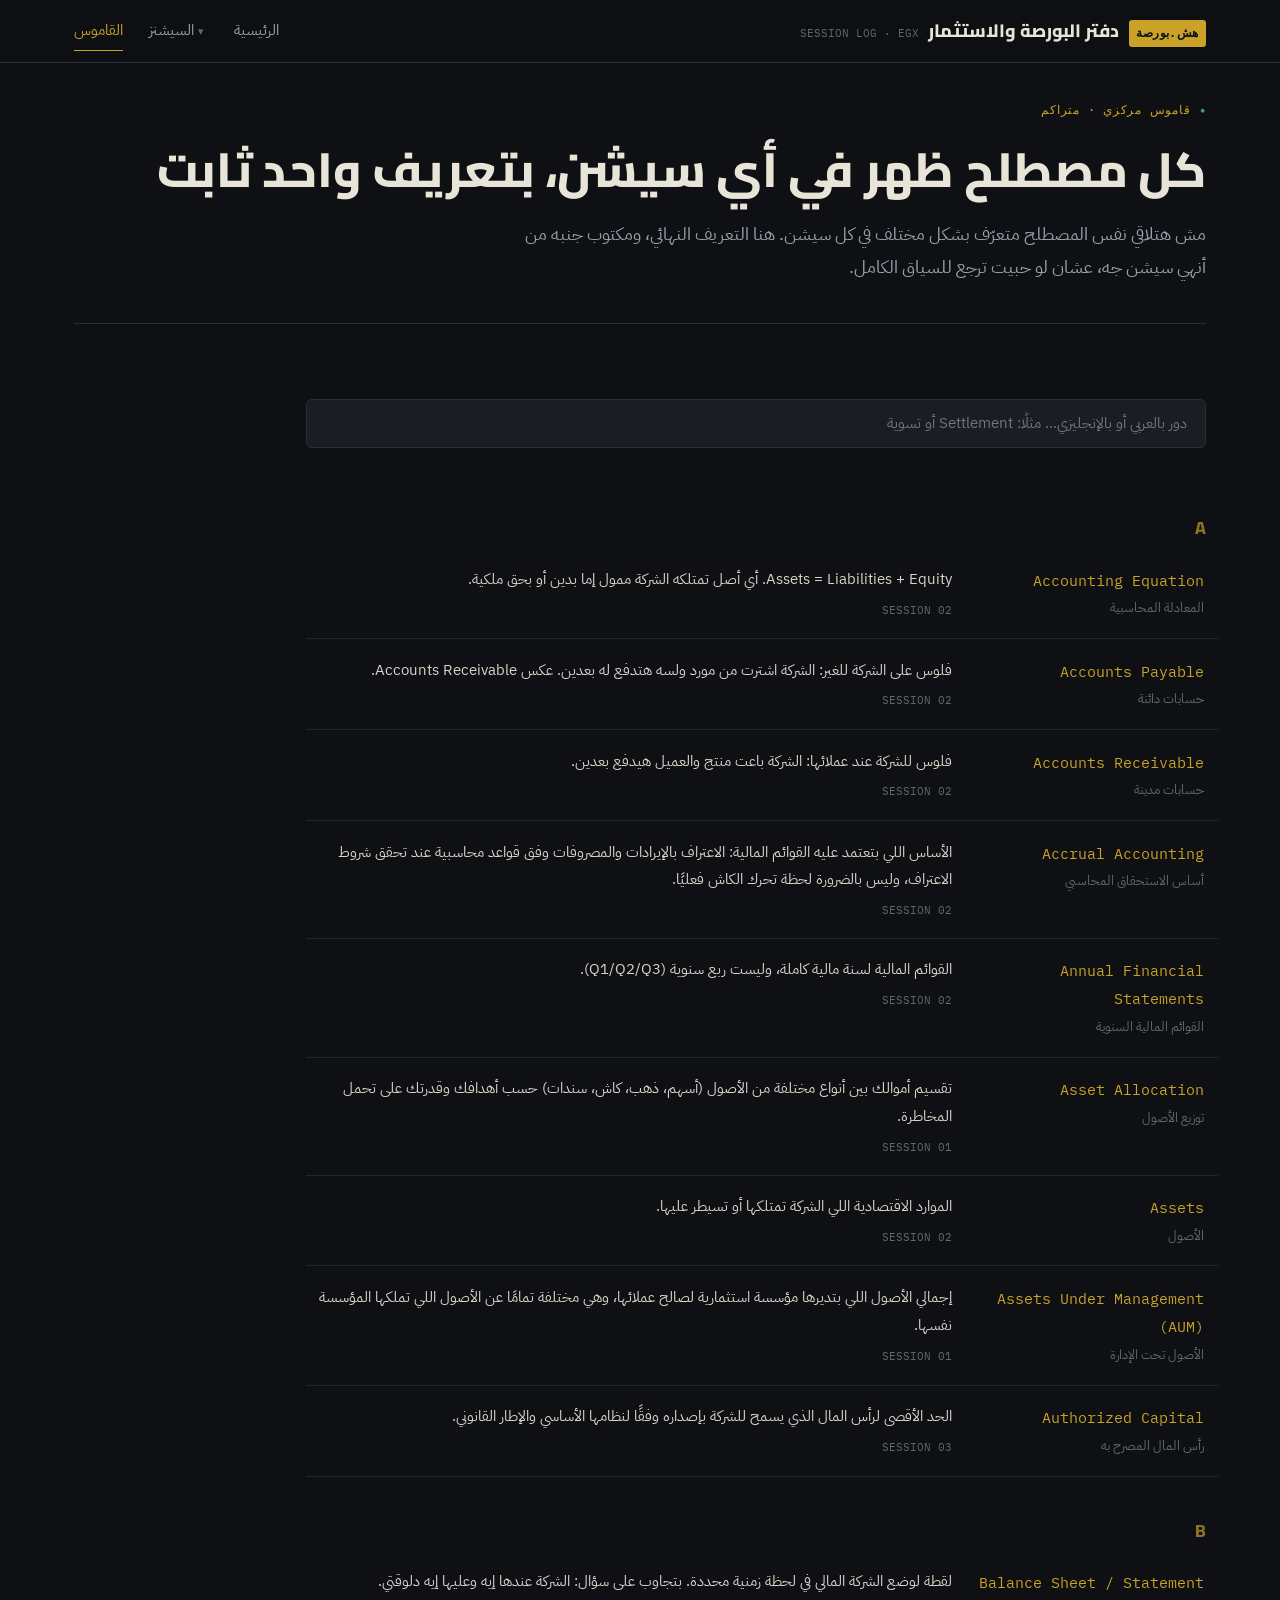
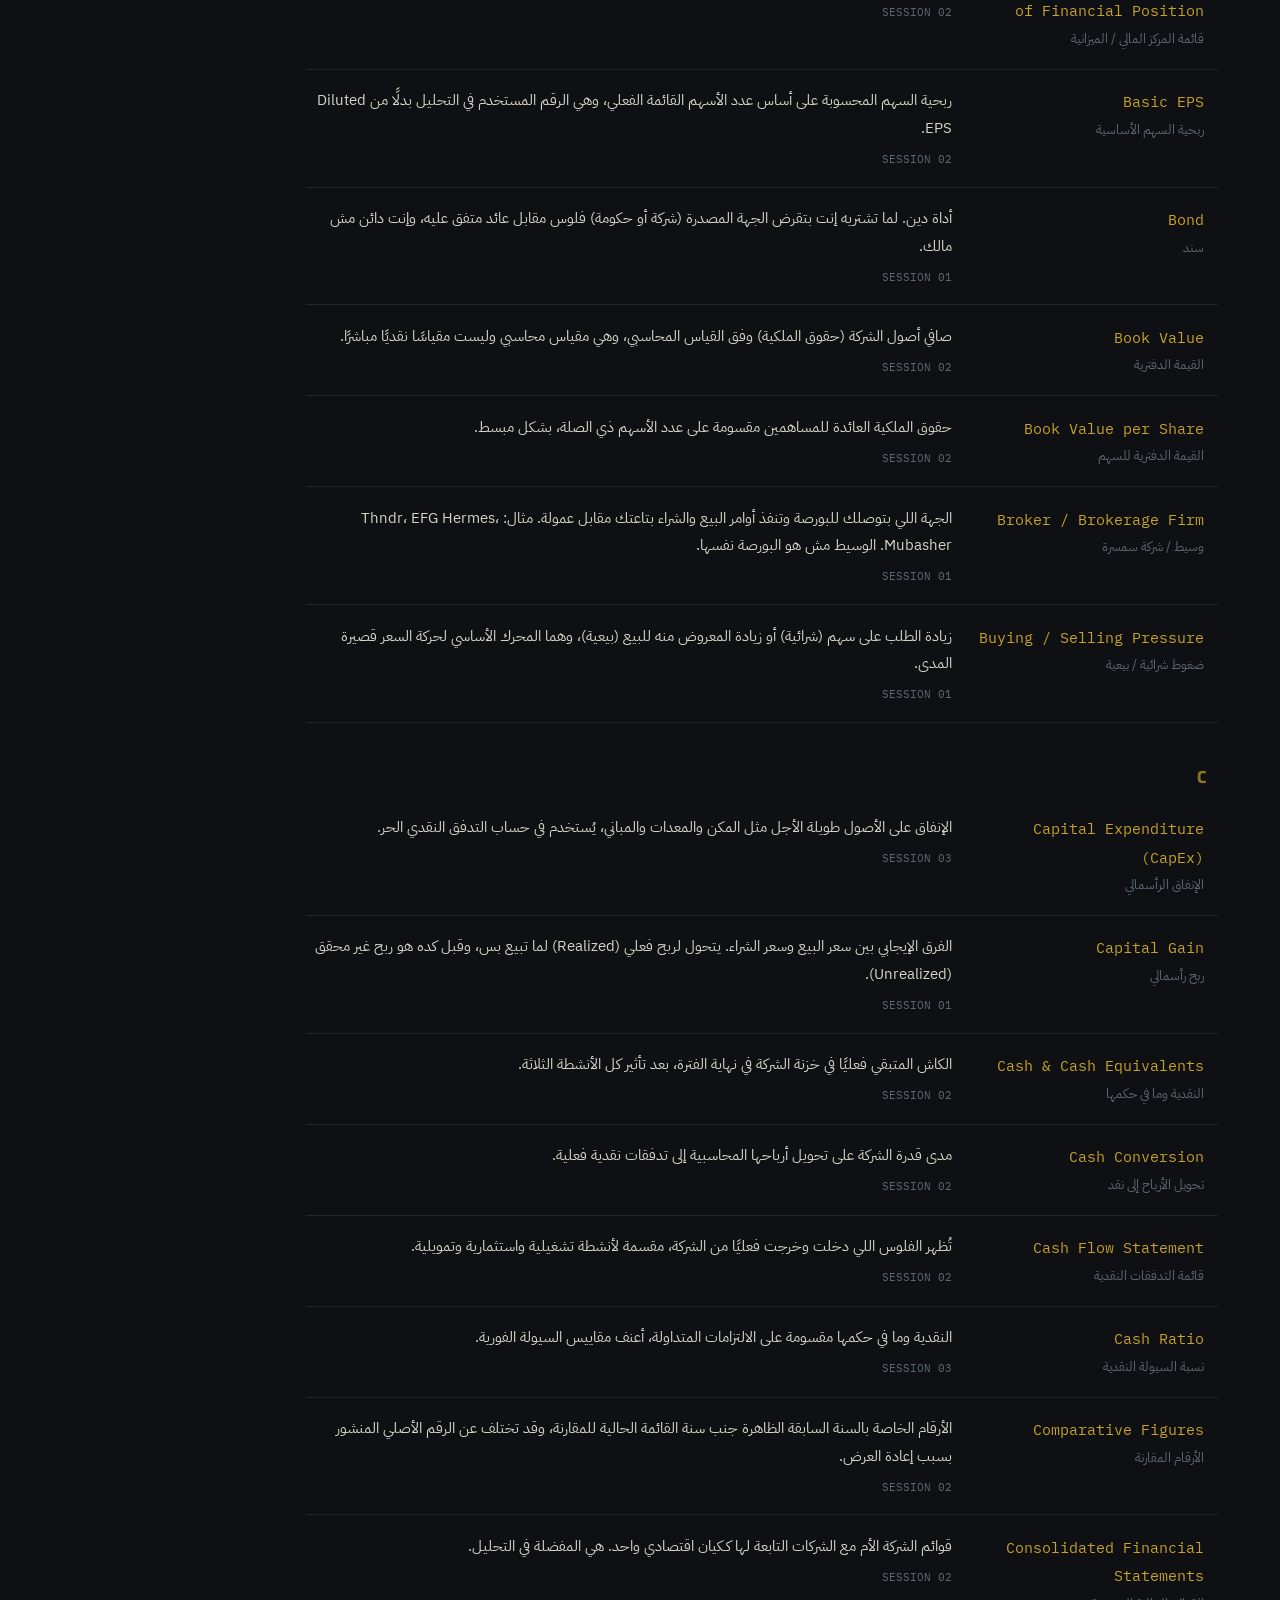
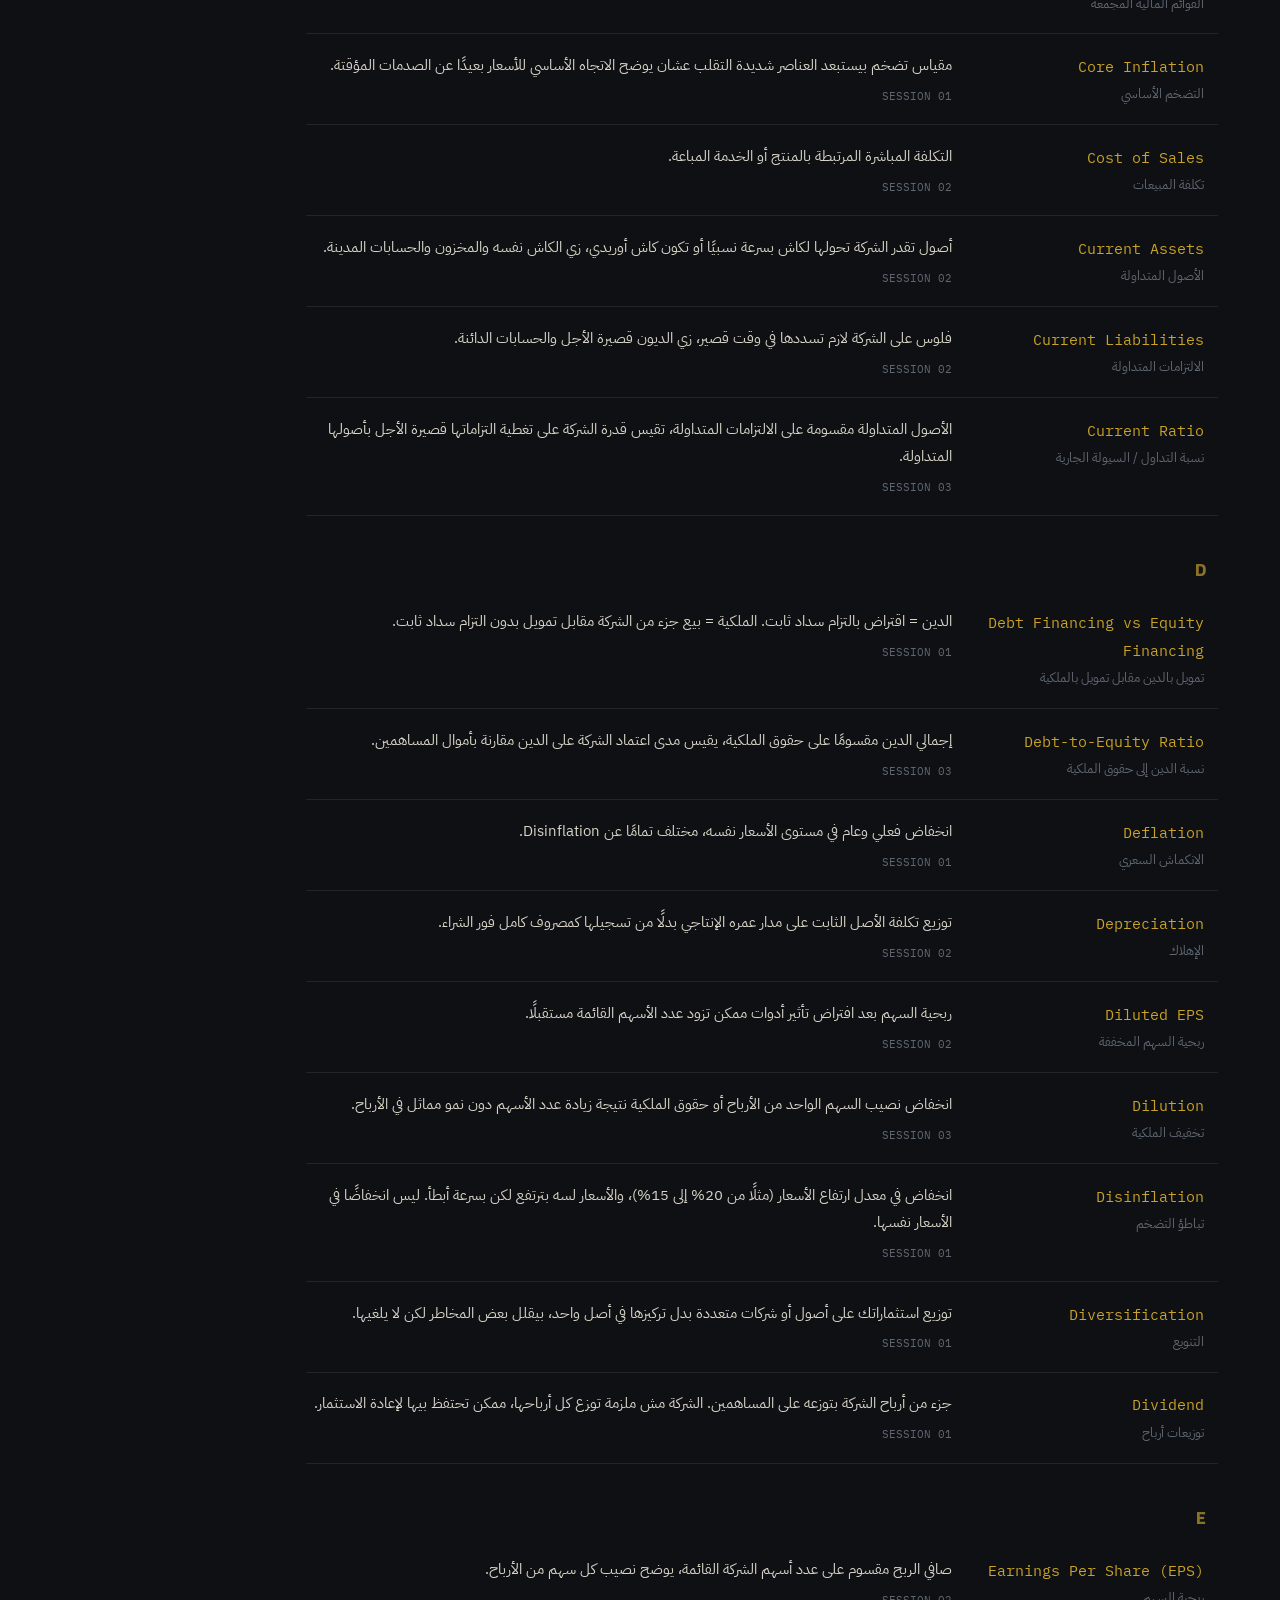
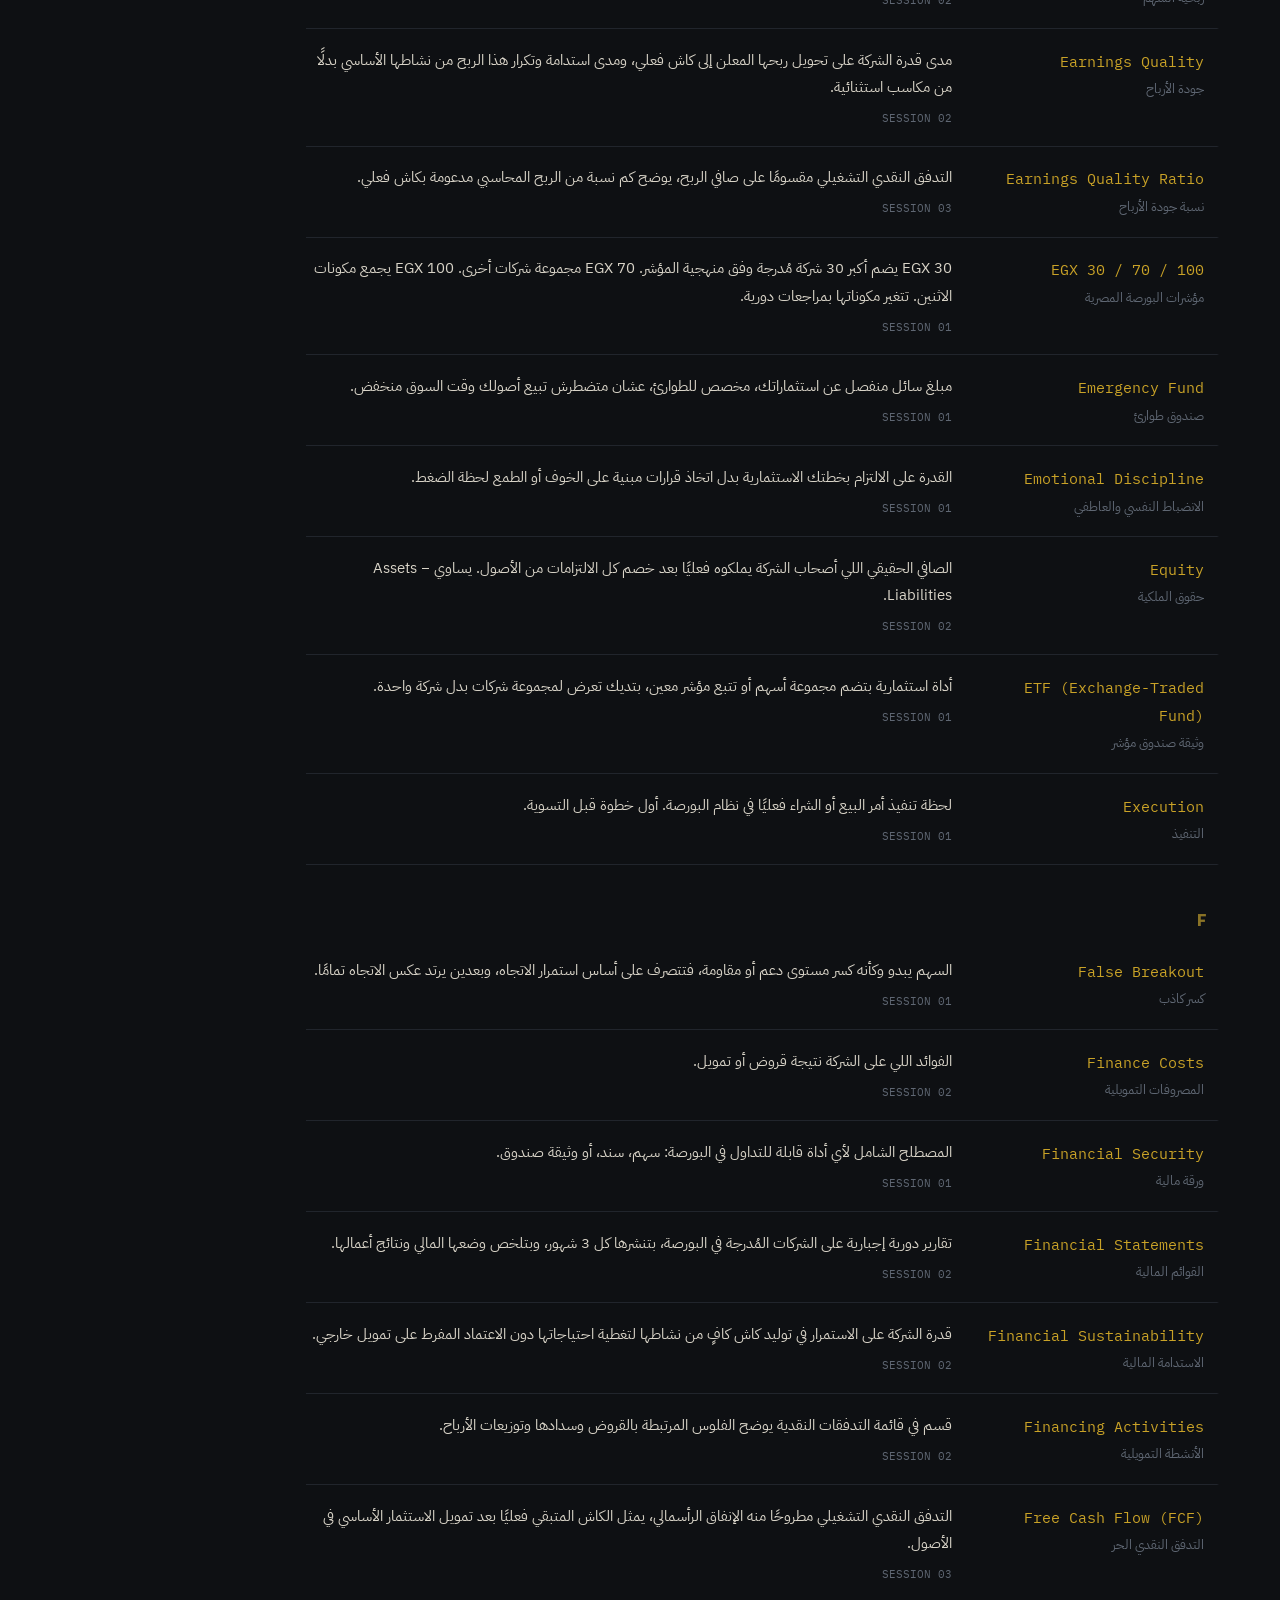
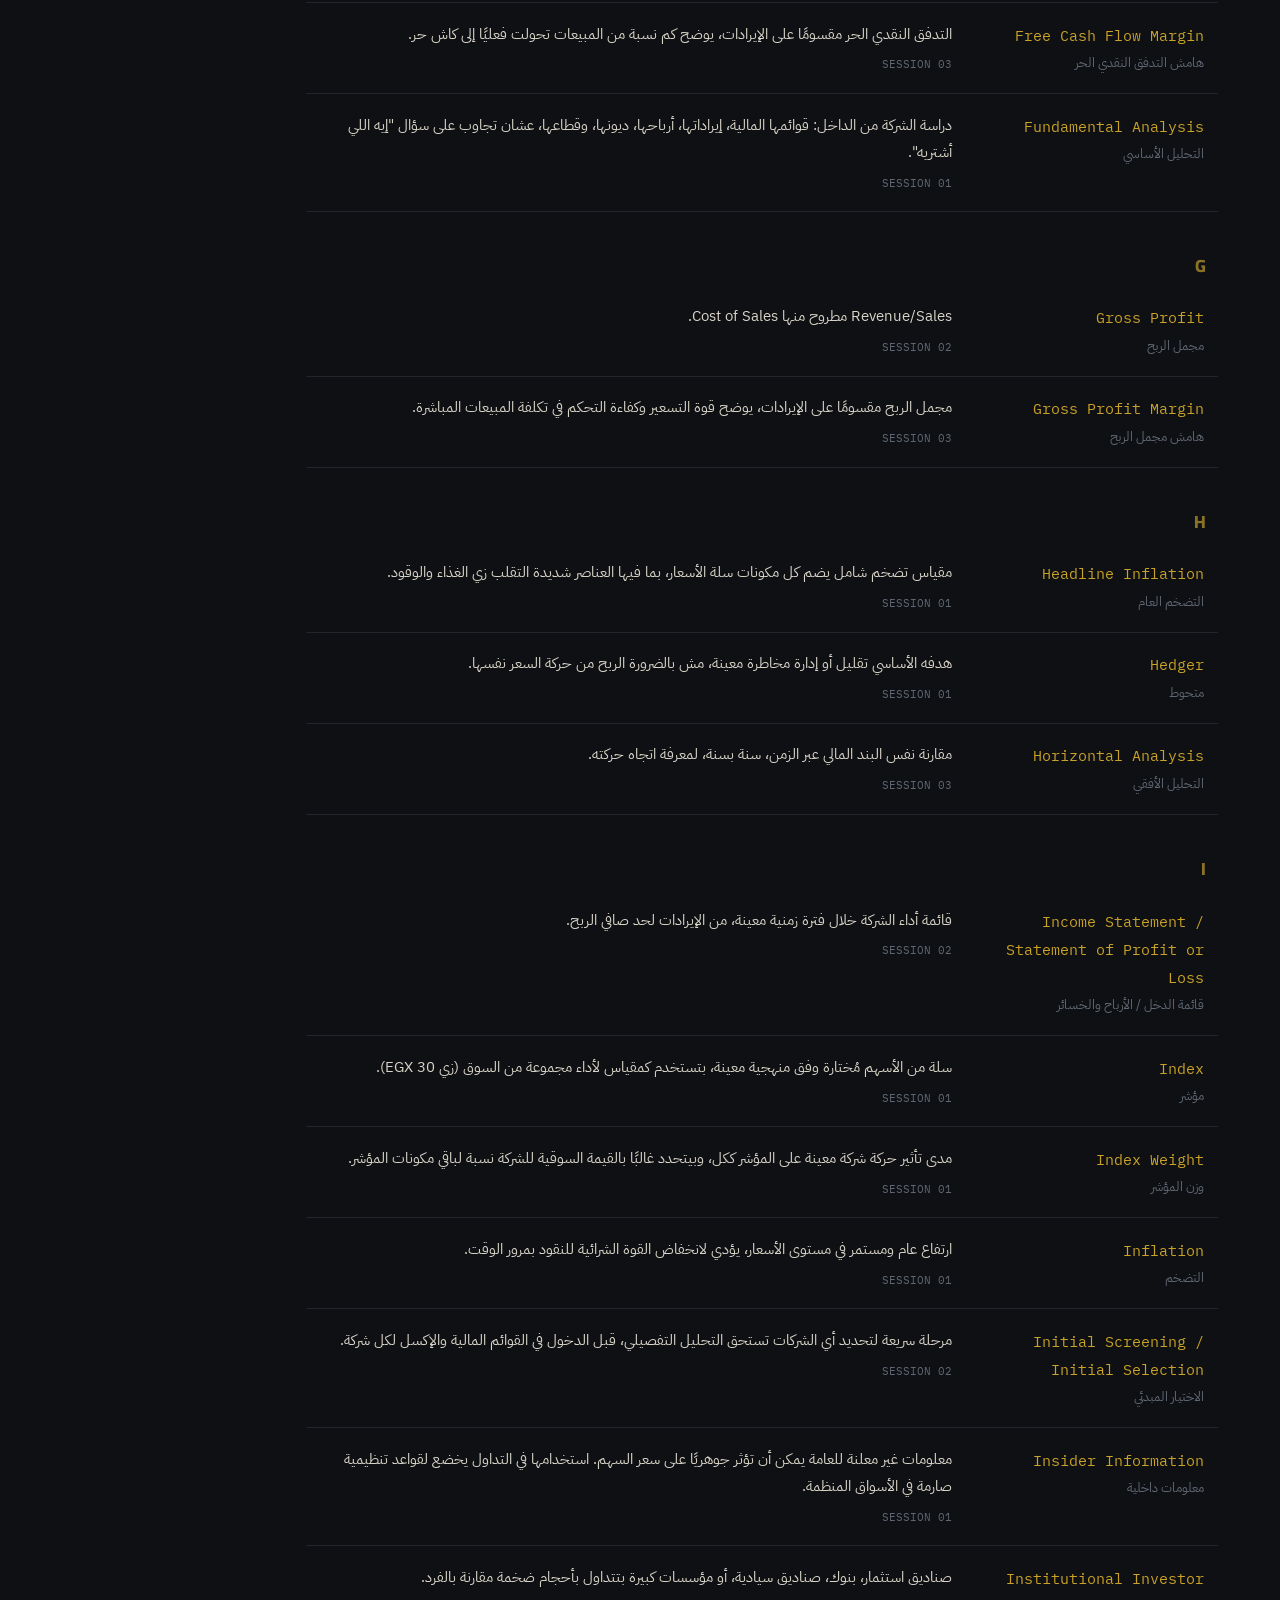
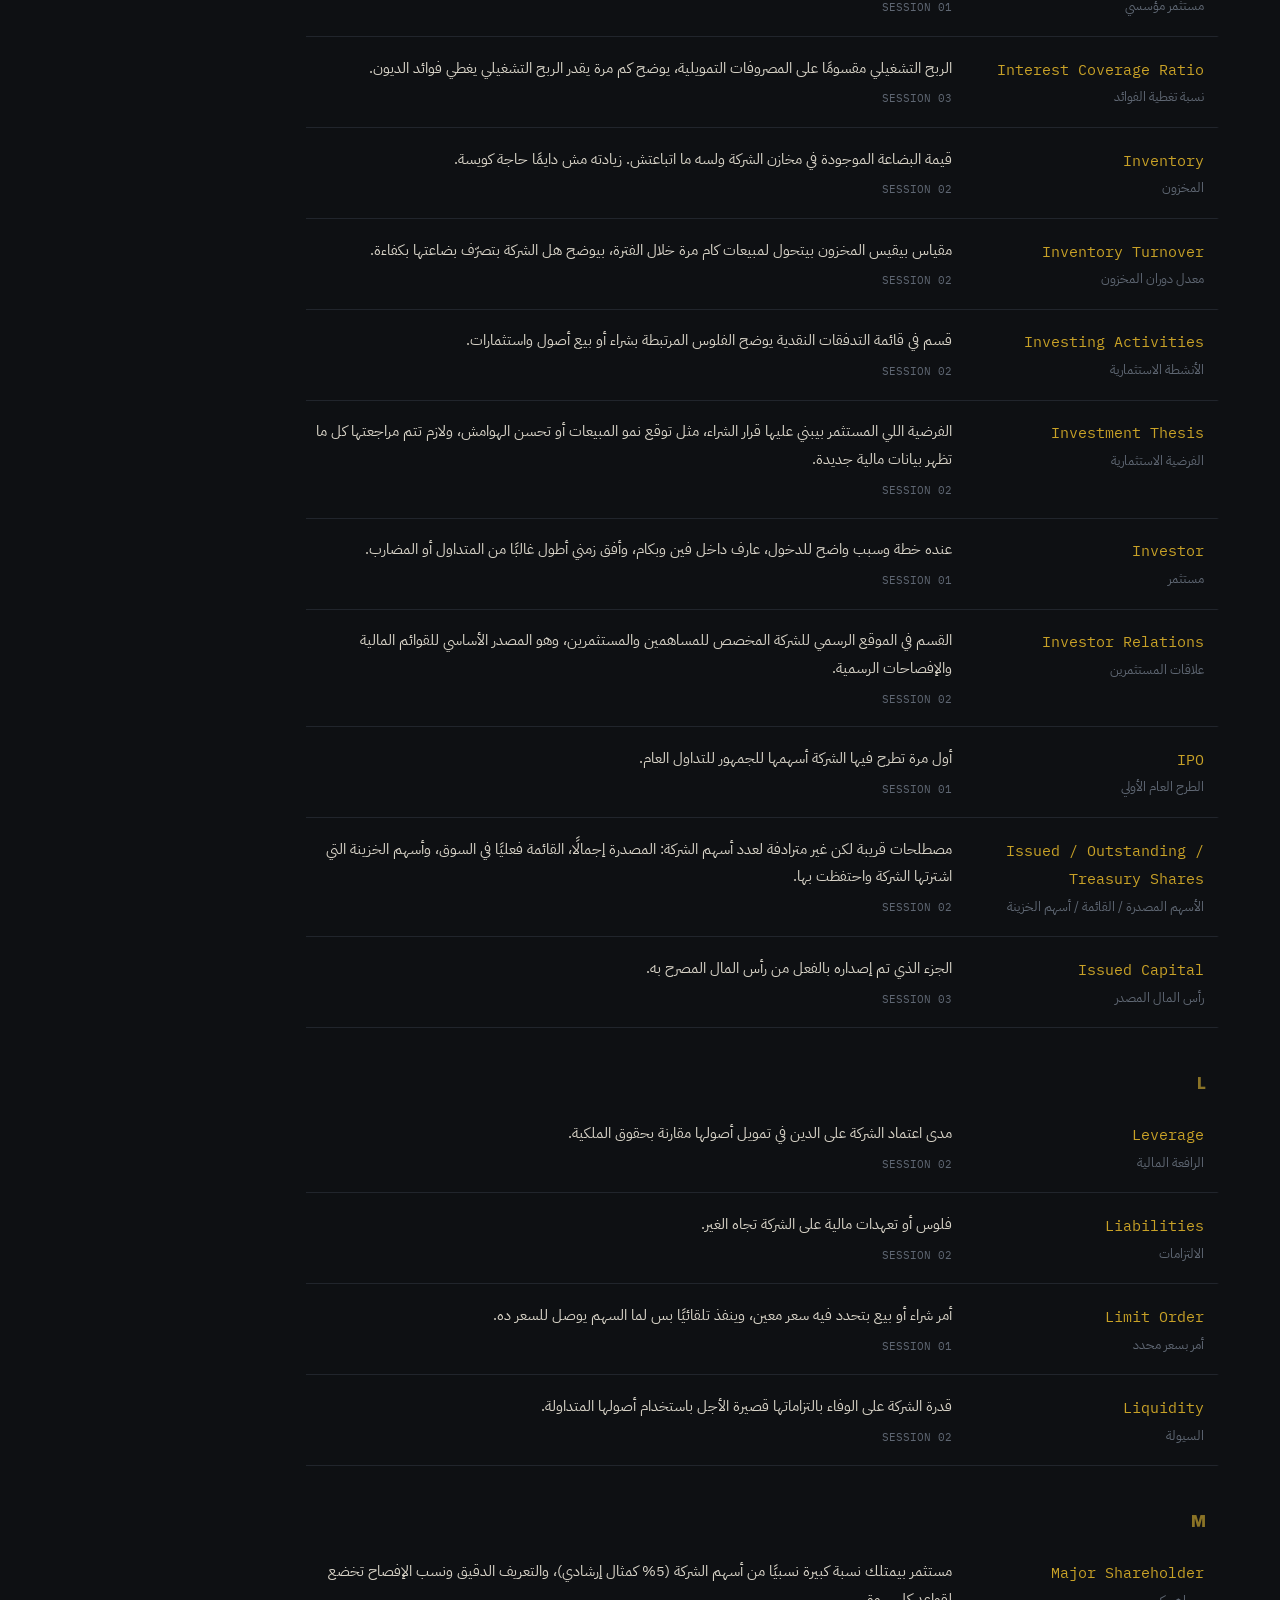
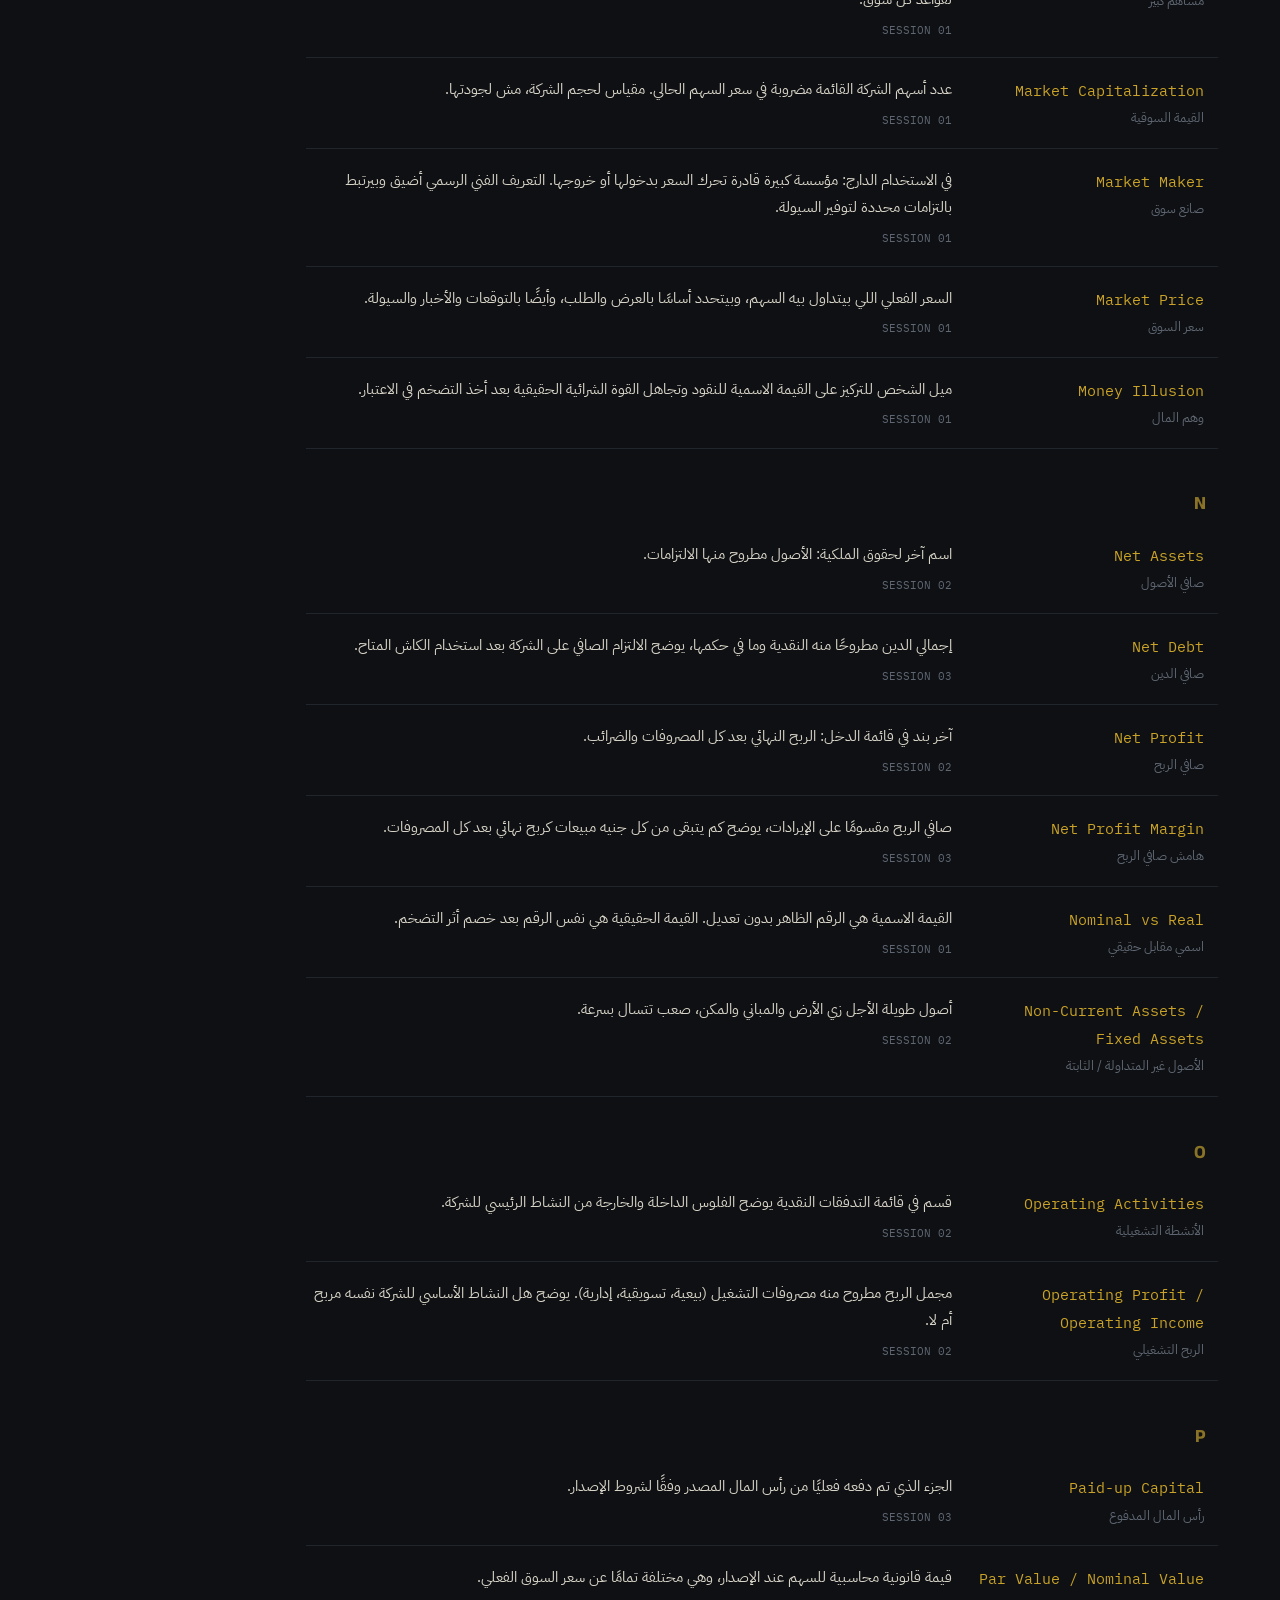
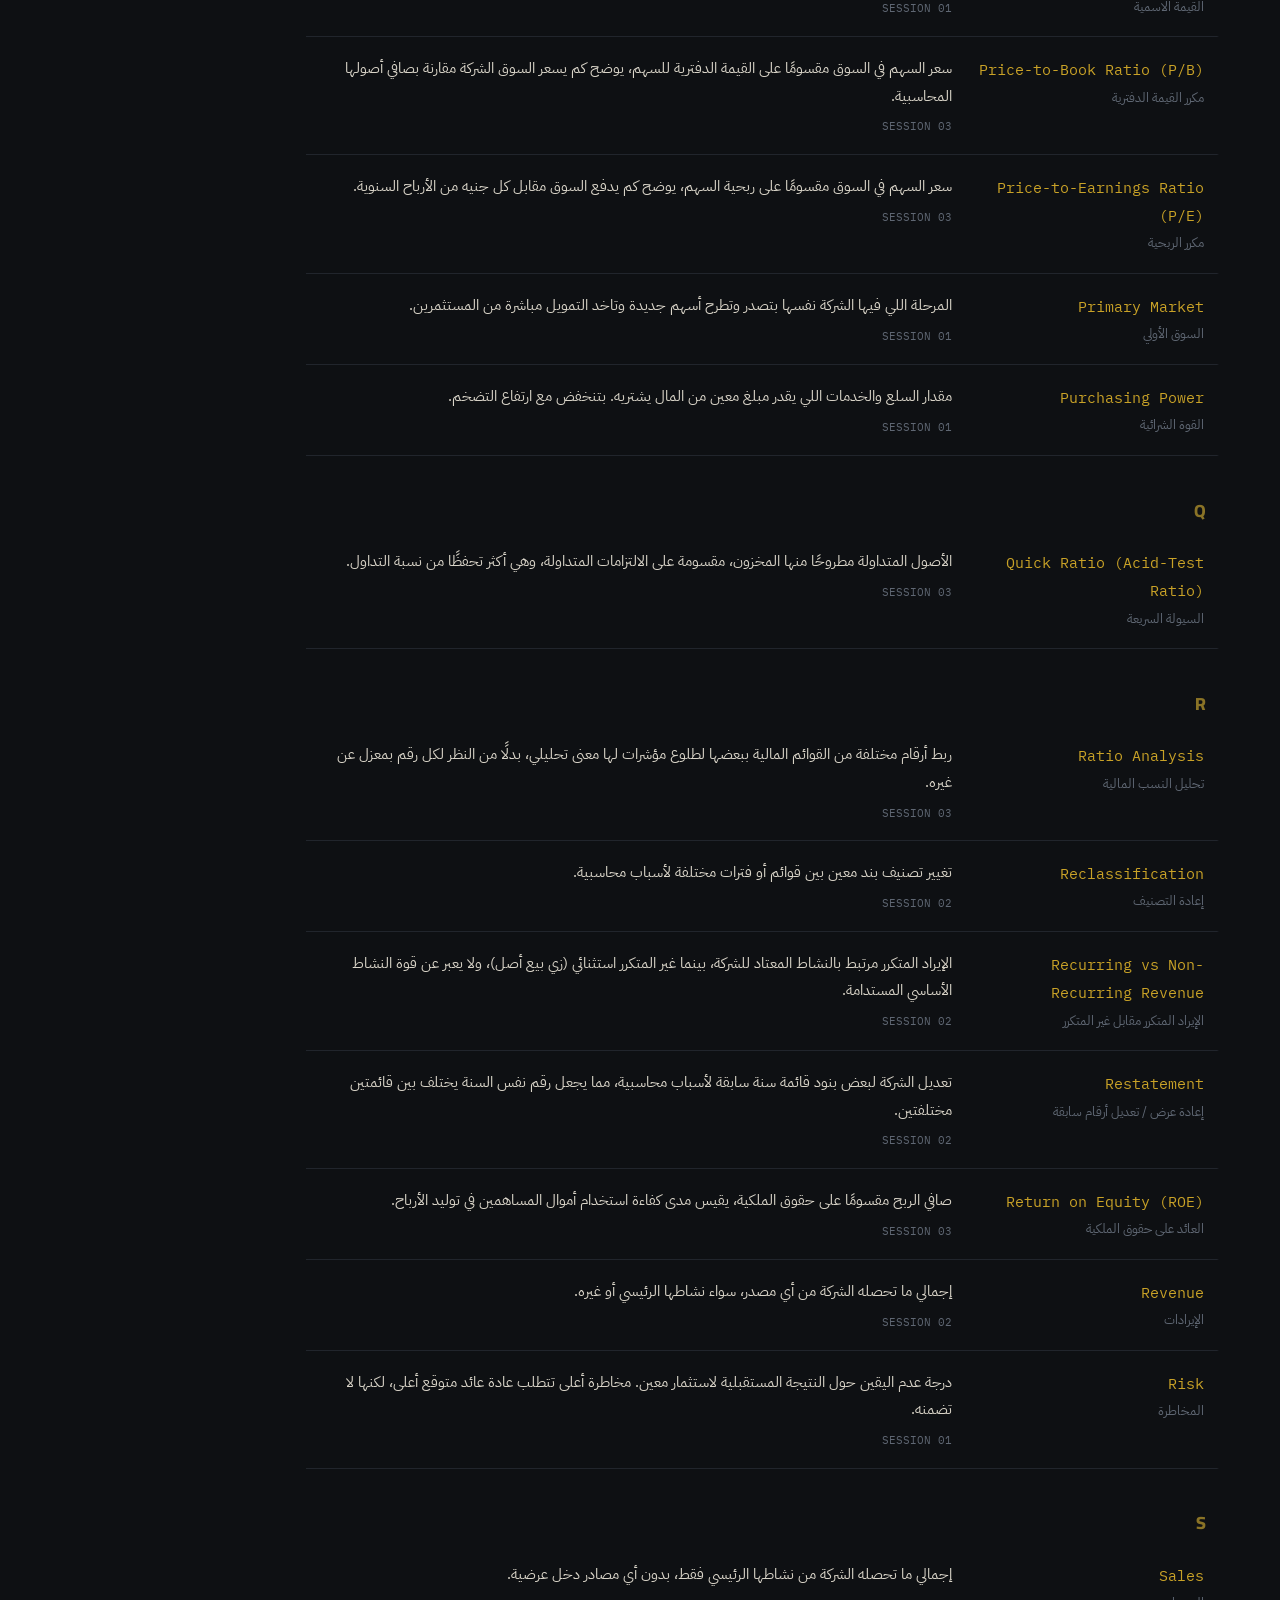
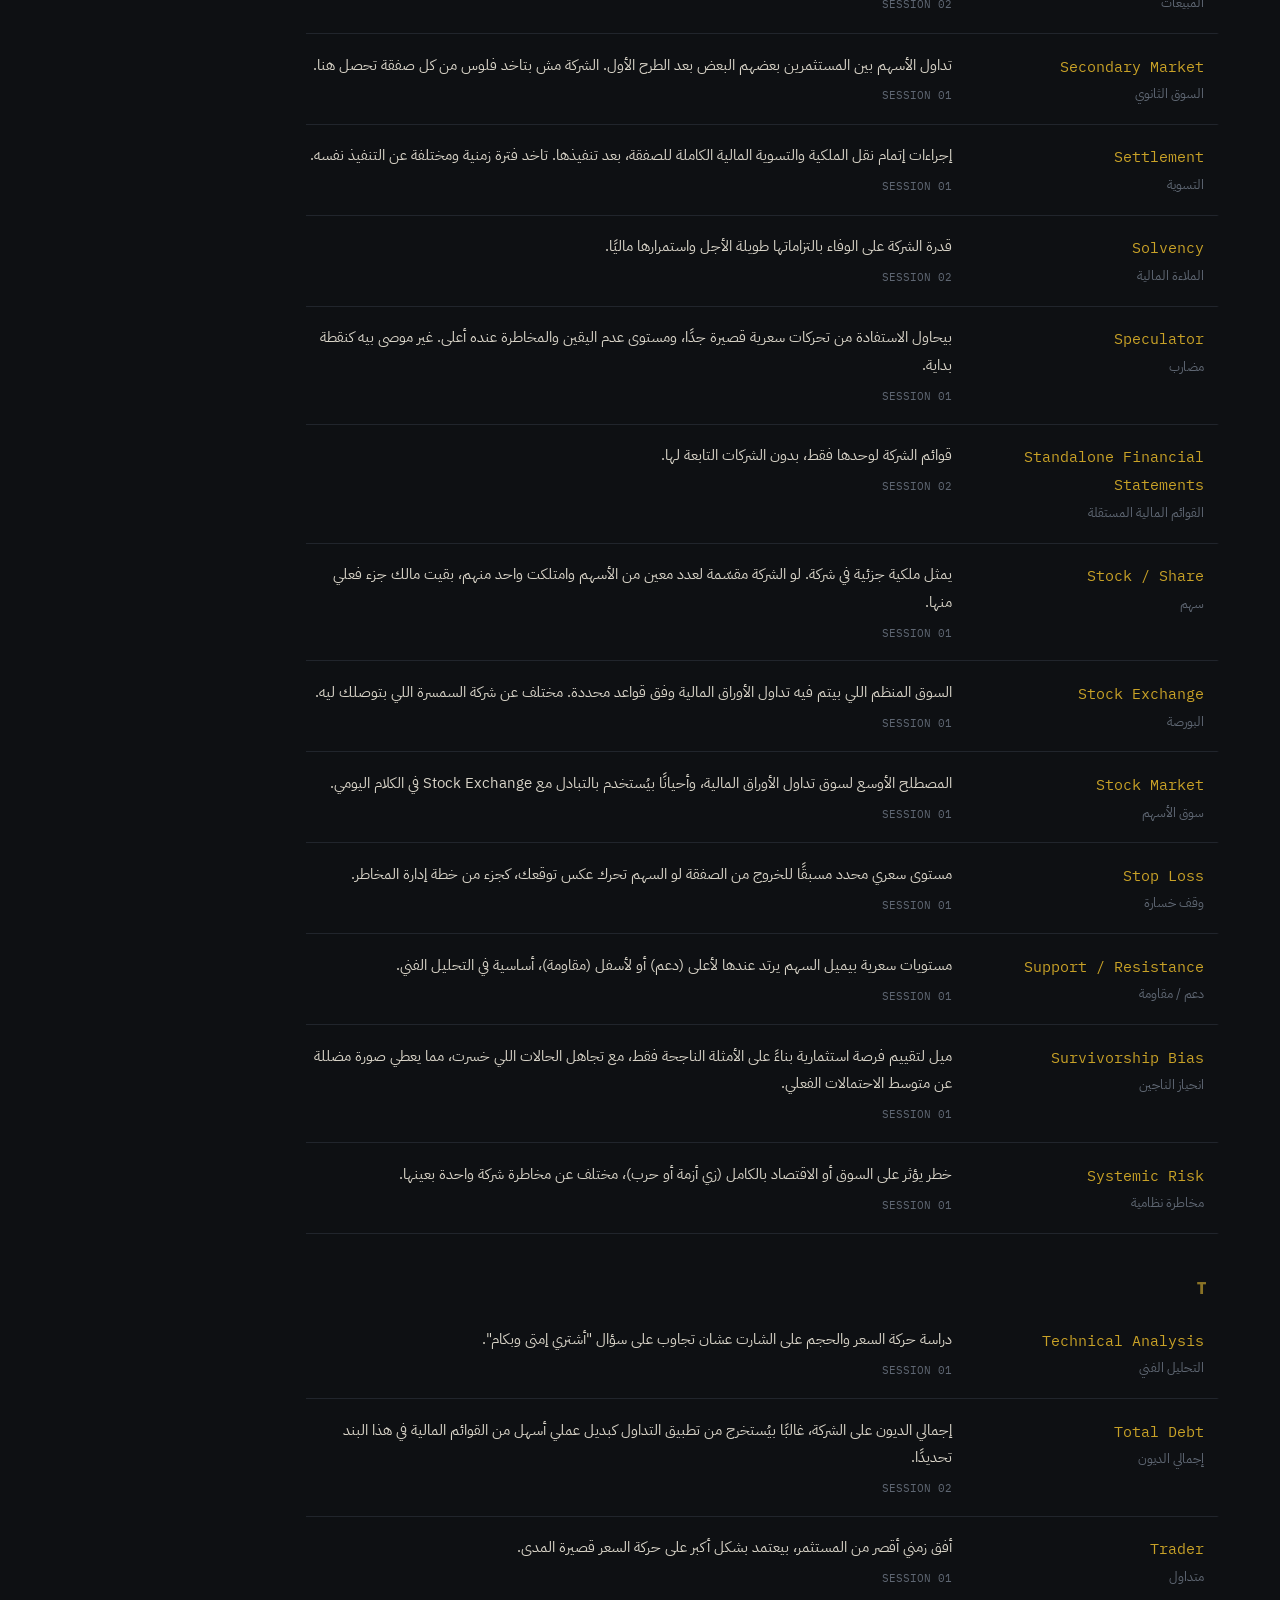
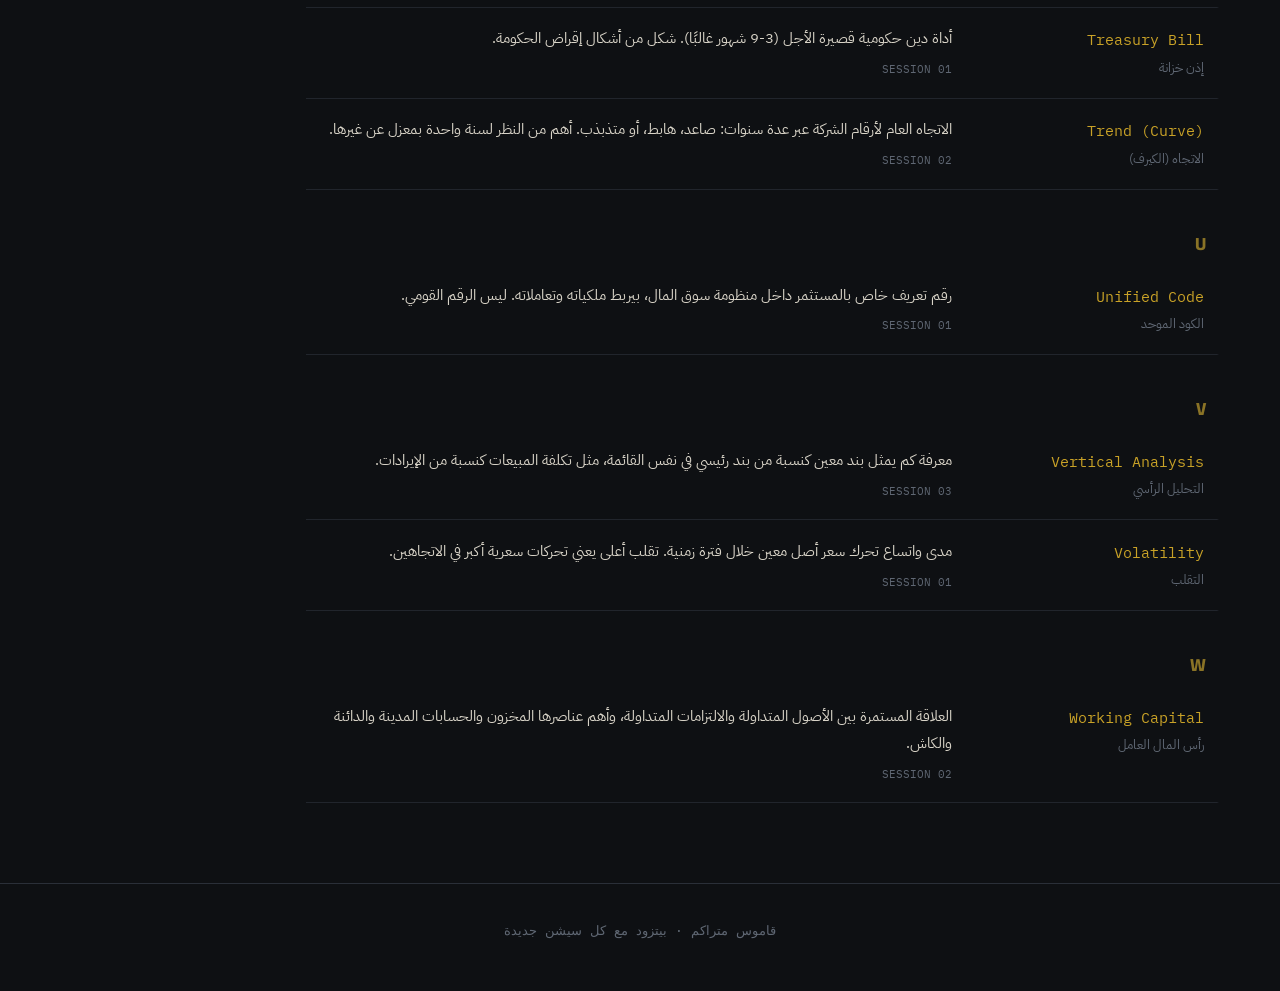
==== commit 59ccda92: "Add files via upload" ====
--- a/glossary.html
+++ b/glossary.html
@@ -17,7 +17,15 @@
     </a>
     <nav class="nav-links">
       <a href="index.html">الرئيسية</a>
-      <a href="session-01.html">السيشنز</a>
+      <details class="nav-dropdown">
+        <summary><span class="caret">▾</span> السيشنز</summary>
+        <div class="nav-dropdown-menu">
+          <a href="session-01.html"><span class="num">01</span> مقدمة البورصة</a>
+          <a href="session-02.html"><span class="num">02</span> التحليل الأساسي والقوائم المالية</a>
+          <a href="session-03.html"><span class="num">03</span> النسب المالية والتقييم</a>
+          <span class="locked"><span class="num">04</span> لسه هتضاف</span>
+        </div>
+      </details>
       <a href="glossary.html" class="active">القاموس</a>
     </nav>
   </div>
@@ -154,6 +162,28 @@
   {en:"Financial Sustainability", ar:"الاستدامة المالية", def:"قدرة الشركة على الاستمرار في توليد كاش كافٍ من نشاطها لتغطية احتياجاتها دون الاعتماد المفرط على تمويل خارجي.", src:"SESSION 02"},
   {en:"Investor Relations", ar:"علاقات المستثمرين", def:"القسم في الموقع الرسمي للشركة المخصص للمساهمين والمستثمرين، وهو المصدر الأساسي للقوائم المالية والإفصاحات الرسمية.", src:"SESSION 02"},
   {en:"Cash Conversion", ar:"تحويل الأرباح إلى نقد", def:"مدى قدرة الشركة على تحويل أرباحها المحاسبية إلى تدفقات نقدية فعلية.", src:"SESSION 02"},
+  {en:"Horizontal Analysis", ar:"التحليل الأفقي", def:"مقارنة نفس البند المالي عبر الزمن، سنة بسنة، لمعرفة اتجاه حركته.", src:"SESSION 03"},
+  {en:"Vertical Analysis", ar:"التحليل الرأسي", def:"معرفة كم يمثل بند معين كنسبة من بند رئيسي في نفس القائمة، مثل تكلفة المبيعات كنسبة من الإيرادات.", src:"SESSION 03"},
+  {en:"Ratio Analysis", ar:"تحليل النسب المالية", def:"ربط أرقام مختلفة من القوائم المالية ببعضها لطلوع مؤشرات لها معنى تحليلي، بدلًا من النظر لكل رقم بمعزل عن غيره.", src:"SESSION 03"},
+  {en:"Current Ratio", ar:"نسبة التداول / السيولة الجارية", def:"الأصول المتداولة مقسومة على الالتزامات المتداولة، تقيس قدرة الشركة على تغطية التزاماتها قصيرة الأجل بأصولها المتداولة.", src:"SESSION 03"},
+  {en:"Quick Ratio (Acid-Test Ratio)", ar:"السيولة السريعة", def:"الأصول المتداولة مطروحًا منها المخزون، مقسومة على الالتزامات المتداولة، وهي أكثر تحفظًا من نسبة التداول.", src:"SESSION 03"},
+  {en:"Cash Ratio", ar:"نسبة السيولة النقدية", def:"النقدية وما في حكمها مقسومة على الالتزامات المتداولة، أعنف مقاييس السيولة الفورية.", src:"SESSION 03"},
+  {en:"Gross Profit Margin", ar:"هامش مجمل الربح", def:"مجمل الربح مقسومًا على الإيرادات، يوضح قوة التسعير وكفاءة التحكم في تكلفة المبيعات المباشرة.", src:"SESSION 03"},
+  {en:"Net Profit Margin", ar:"هامش صافي الربح", def:"صافي الربح مقسومًا على الإيرادات، يوضح كم يتبقى من كل جنيه مبيعات كربح نهائي بعد كل المصروفات.", src:"SESSION 03"},
+  {en:"Debt-to-Equity Ratio", ar:"نسبة الدين إلى حقوق الملكية", def:"إجمالي الدين مقسومًا على حقوق الملكية، يقيس مدى اعتماد الشركة على الدين مقارنة بأموال المساهمين.", src:"SESSION 03"},
+  {en:"Interest Coverage Ratio", ar:"نسبة تغطية الفوائد", def:"الربح التشغيلي مقسومًا على المصروفات التمويلية، يوضح كم مرة يقدر الربح التشغيلي يغطي فوائد الديون.", src:"SESSION 03"},
+  {en:"Free Cash Flow (FCF)", ar:"التدفق النقدي الحر", def:"التدفق النقدي التشغيلي مطروحًا منه الإنفاق الرأسمالي، يمثل الكاش المتبقي فعليًا بعد تمويل الاستثمار الأساسي في الأصول.", src:"SESSION 03"},
+  {en:"Free Cash Flow Margin", ar:"هامش التدفق النقدي الحر", def:"التدفق النقدي الحر مقسومًا على الإيرادات، يوضح كم نسبة من المبيعات تحولت فعليًا إلى كاش حر.", src:"SESSION 03"},
+  {en:"Net Debt", ar:"صافي الدين", def:"إجمالي الدين مطروحًا منه النقدية وما في حكمها، يوضح الالتزام الصافي على الشركة بعد استخدام الكاش المتاح.", src:"SESSION 03"},
+  {en:"Authorized Capital", ar:"رأس المال المصرح به", def:"الحد الأقصى لرأس المال الذي يسمح للشركة بإصداره وفقًا لنظامها الأساسي والإطار القانوني.", src:"SESSION 03"},
+  {en:"Issued Capital", ar:"رأس المال المصدر", def:"الجزء الذي تم إصداره بالفعل من رأس المال المصرح به.", src:"SESSION 03"},
+  {en:"Paid-up Capital", ar:"رأس المال المدفوع", def:"الجزء الذي تم دفعه فعليًا من رأس المال المصدر وفقًا لشروط الإصدار.", src:"SESSION 03"},
+  {en:"Dilution", ar:"تخفيف الملكية", def:"انخفاض نصيب السهم الواحد من الأرباح أو حقوق الملكية نتيجة زيادة عدد الأسهم دون نمو مماثل في الأرباح.", src:"SESSION 03"},
+  {en:"Price-to-Earnings Ratio (P/E)", ar:"مكرر الربحية", def:"سعر السهم في السوق مقسومًا على ربحية السهم، يوضح كم يدفع السوق مقابل كل جنيه من الأرباح السنوية.", src:"SESSION 03"},
+  {en:"Price-to-Book Ratio (P/B)", ar:"مكرر القيمة الدفترية", def:"سعر السهم في السوق مقسومًا على القيمة الدفترية للسهم، يوضح كم يسعر السوق الشركة مقارنة بصافي أصولها المحاسبية.", src:"SESSION 03"},
+  {en:"Return on Equity (ROE)", ar:"العائد على حقوق الملكية", def:"صافي الربح مقسومًا على حقوق الملكية، يقيس مدى كفاءة استخدام أموال المساهمين في توليد الأرباح.", src:"SESSION 03"},
+  {en:"Earnings Quality Ratio", ar:"نسبة جودة الأرباح", def:"التدفق النقدي التشغيلي مقسومًا على صافي الربح، يوضح كم نسبة من الربح المحاسبي مدعومة بكاش فعلي.", src:"SESSION 03"},
+  {en:"Capital Expenditure (CapEx)", ar:"الإنفاق الرأسمالي", def:"الإنفاق على الأصول طويلة الأجل مثل المكن والمعدات والمباني، يُستخدم في حساب التدفق النقدي الحر.", src:"SESSION 03"},
 ];
 
 const container = document.getElementById('terms');
--- a/style.css
+++ b/style.css
@@ -118,6 +118,91 @@
 .nav-links a:hover::after{ width: 100%; }
 .nav-links a.active::after{ width: 100%; }
 
+/* ---------- قائمة السيشنز المنسدلة في الهيدر ---------- */
+.nav-links details.nav-dropdown{ position: relative; }
+.nav-links summary{
+  cursor: pointer;
+  list-style: none;
+  text-decoration: none;
+  transition: color .15s ease;
+  position: relative;
+  color: inherit;
+}
+.nav-links summary::-webkit-details-marker{ display: none; }
+.nav-links summary::marker{ content: ''; }
+.nav-links summary:hover{ color: var(--gold); }
+.nav-links details.nav-dropdown[open] > summary{ color: var(--gold); }
+.nav-links summary.active{ color: var(--gold); }
+.nav-links summary::after{
+  content: '';
+  position: absolute;
+  right: 0;
+  bottom: -6px;
+  height: 1px;
+  width: 0;
+  background: var(--gold);
+  transition: width .22s ease;
+}
+.nav-links summary:hover::after,
+.nav-links details.nav-dropdown[open] > summary::after,
+.nav-links summary.active::after{ width: 100%; }
+.nav-links summary .caret{
+  display: inline-block;
+  margin-right: .3rem;
+  font-size: .7rem;
+  transition: transform .18s ease;
+  color: var(--text-faint);
+}
+.nav-links details.nav-dropdown[open] .caret{ transform: rotate(180deg); }
+
+.nav-dropdown-menu{
+  position: absolute;
+  top: calc(100% + 16px);
+  right: 0;
+  min-width: 260px;
+  background: var(--bg-panel);
+  border: 1px solid var(--line);
+  border-radius: 10px;
+  padding: .4rem;
+  box-shadow: 0 16px 34px rgba(0,0,0,.45);
+  z-index: 60;
+}
+.nav-dropdown-menu a{
+  display: flex;
+  align-items: baseline;
+  gap: .5rem;
+  padding: .58rem .7rem;
+  border-radius: 6px;
+  font-size: .85rem;
+  color: var(--text-dim);
+  text-decoration: none;
+  transition: background .15s ease, color .15s ease;
+}
+.nav-dropdown-menu a:hover{ background: var(--line-soft); color: var(--text); }
+.nav-dropdown-menu a.active{ color: var(--gold); }
+.nav-dropdown-menu a .num{
+  font-family: var(--mono);
+  font-size: .72rem;
+  color: var(--gold-soft);
+  flex-shrink: 0;
+}
+.nav-dropdown-menu .locked{
+  display: flex;
+  align-items: baseline;
+  gap: .5rem;
+  padding: .58rem .7rem;
+  border-radius: 6px;
+  font-size: .85rem;
+  color: var(--text-faint);
+  opacity: .55;
+}
+.nav-dropdown-menu .locked .num{
+  font-family: var(--mono);
+  font-size: .72rem;
+  color: var(--text-faint);
+  flex-shrink: 0;
+}
+
 /* ---------- شريط تقدم القراءة ---------- */
 .progress-fill{
   position: absolute;
@@ -194,7 +279,16 @@
   align-self: start;
   display: none;
   padding-top: 2.2rem;
-}
+  max-height: calc(100vh - 96px - 1.5rem);
+  overflow-y: auto;
+  padding-bottom: 1.5rem;
+  scrollbar-width: thin;
+  scrollbar-color: var(--gold-soft) transparent;
+}
+.side::-webkit-scrollbar{ width: 6px; }
+.side::-webkit-scrollbar-track{ background: transparent; }
+.side::-webkit-scrollbar-thumb{ background: var(--gold-soft); border-radius: 3px; }
+.side::-webkit-scrollbar-thumb:hover{ background: var(--gold); }
 @media (min-width: 980px){ .side{ display: block; } }
 .side-title{
   font-family: var(--mono);
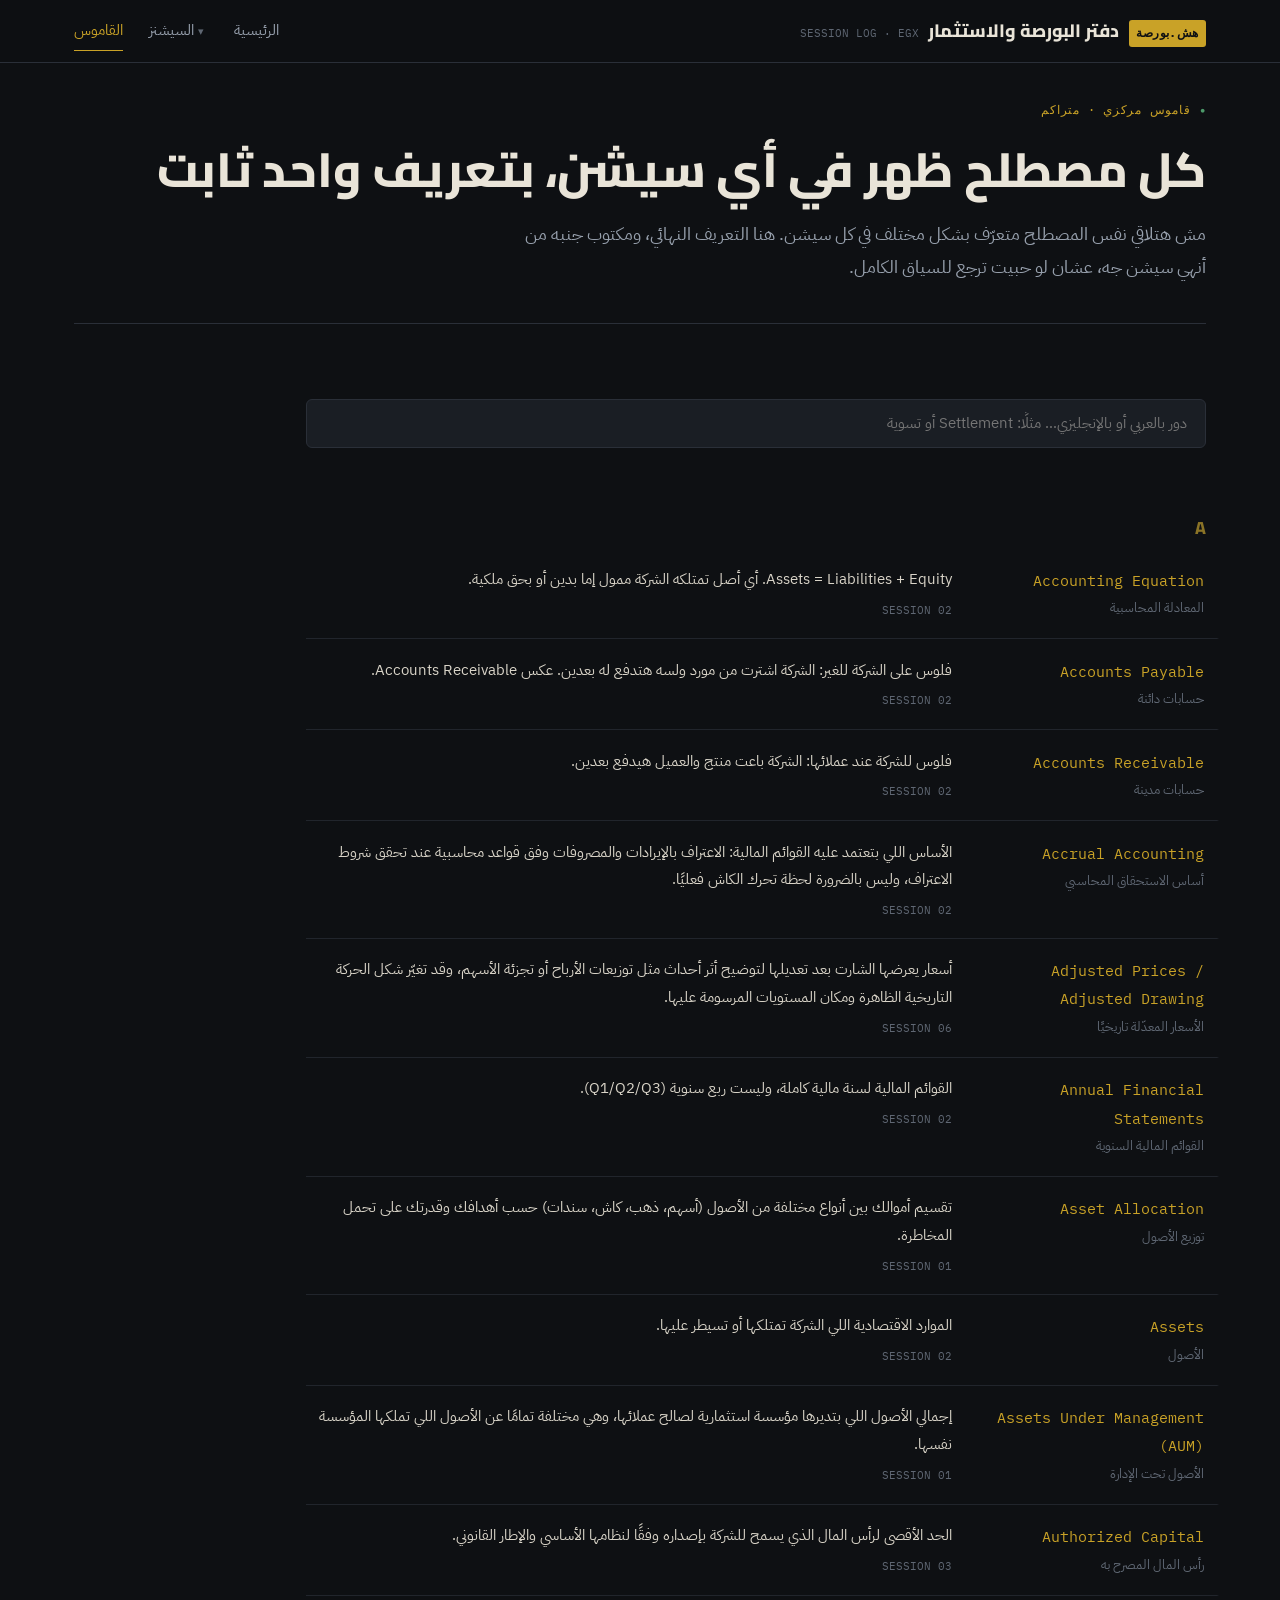
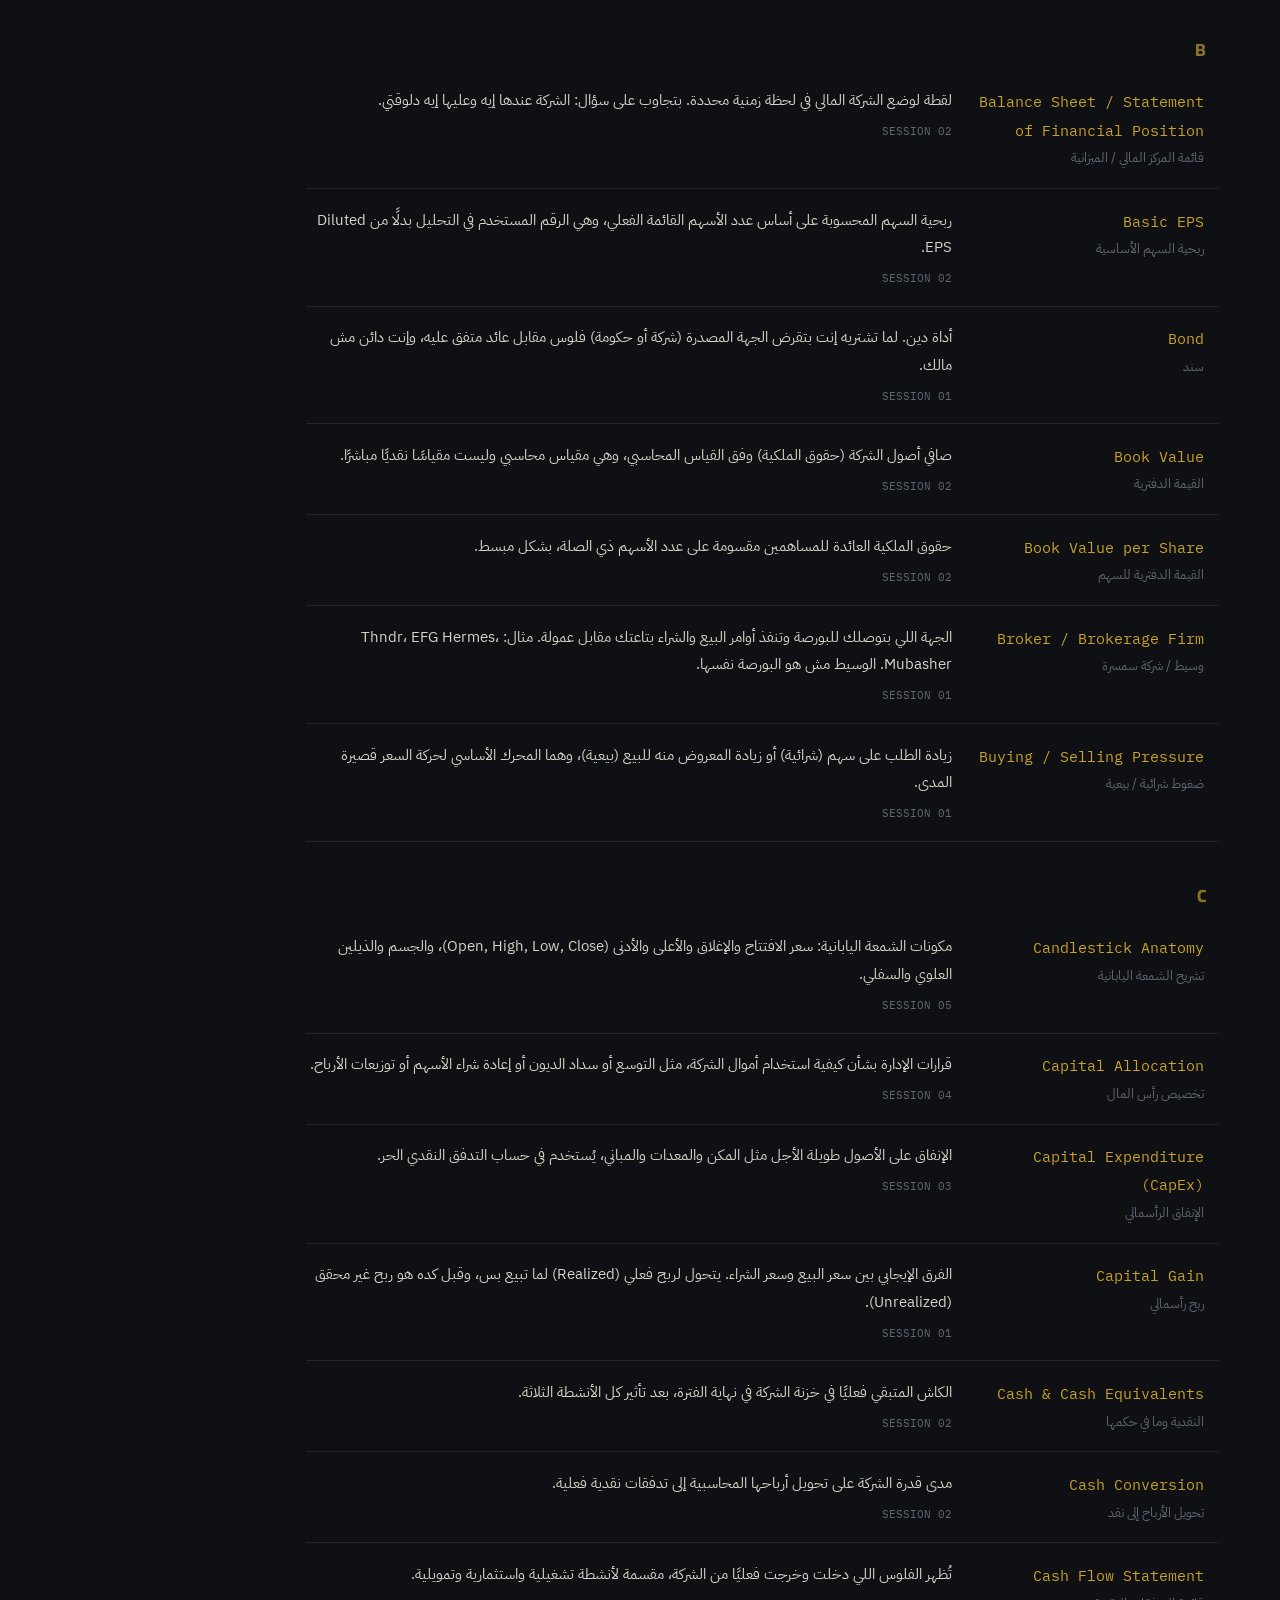
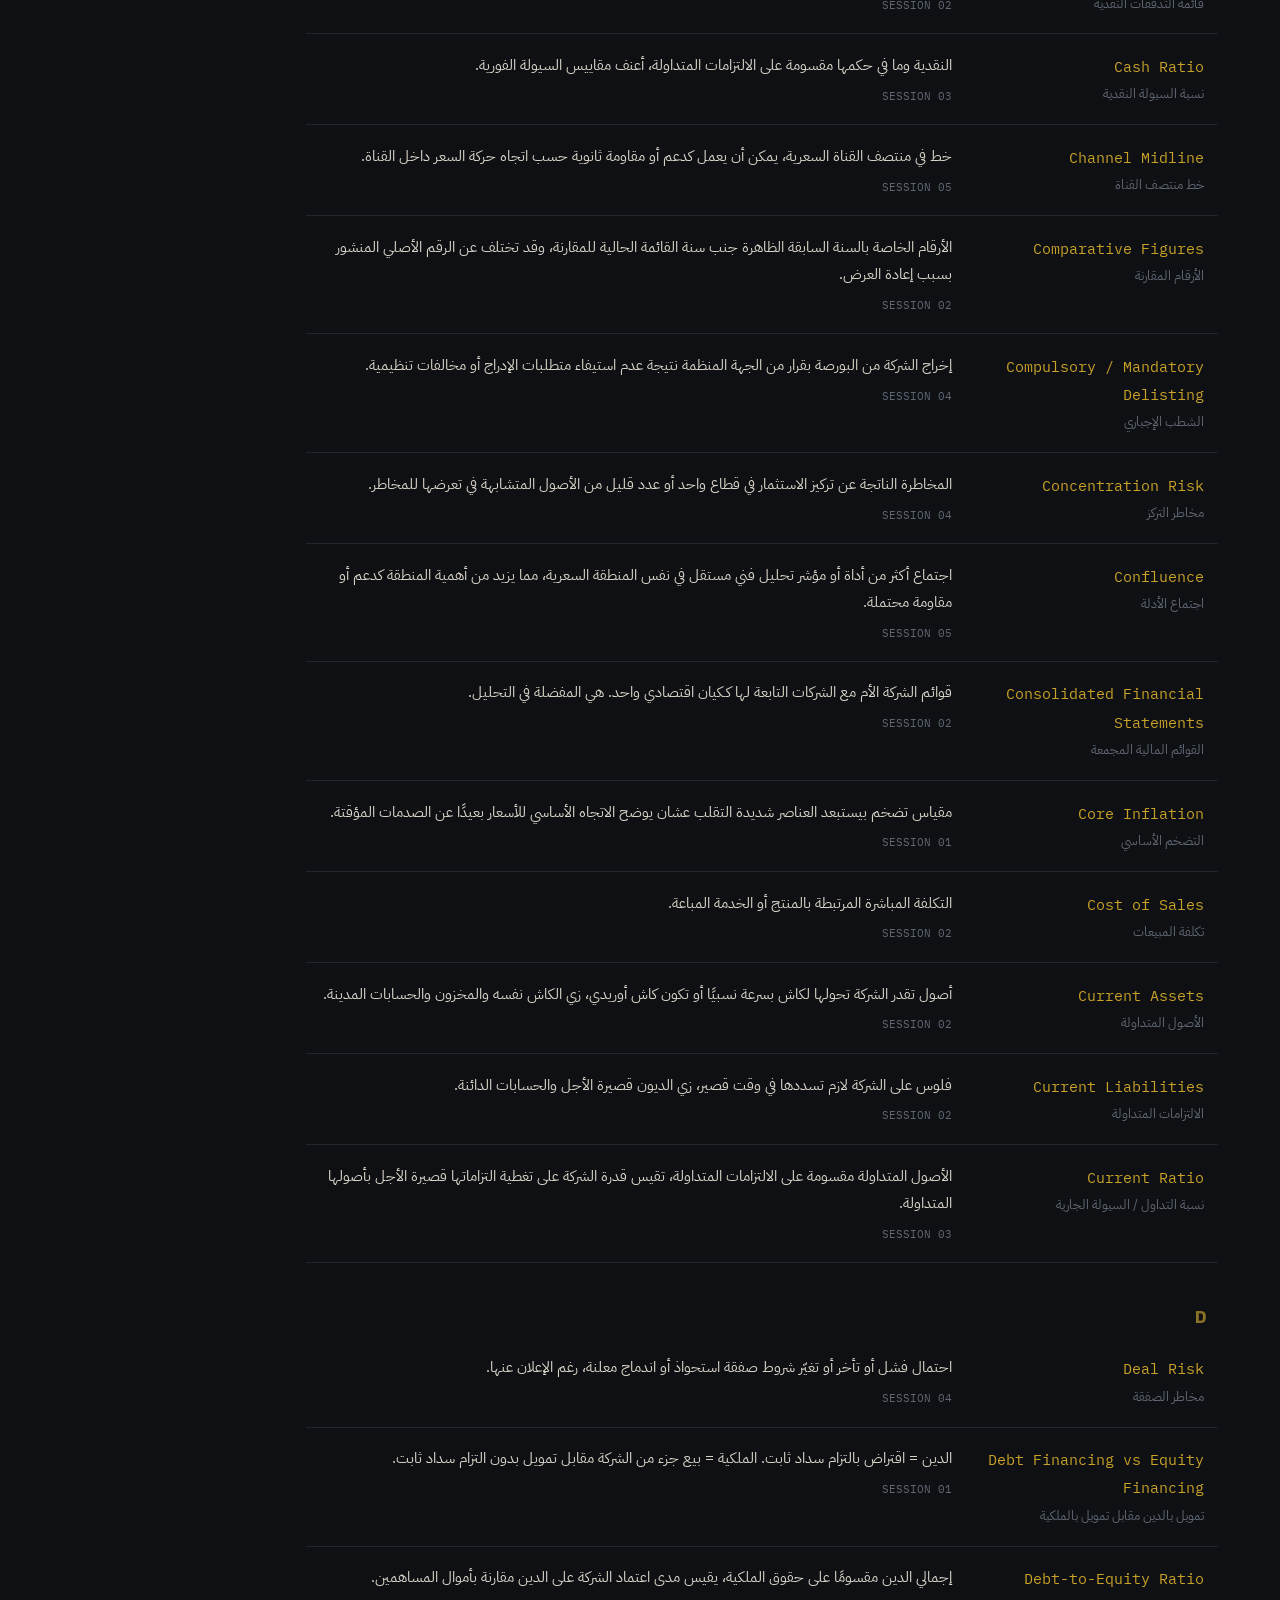
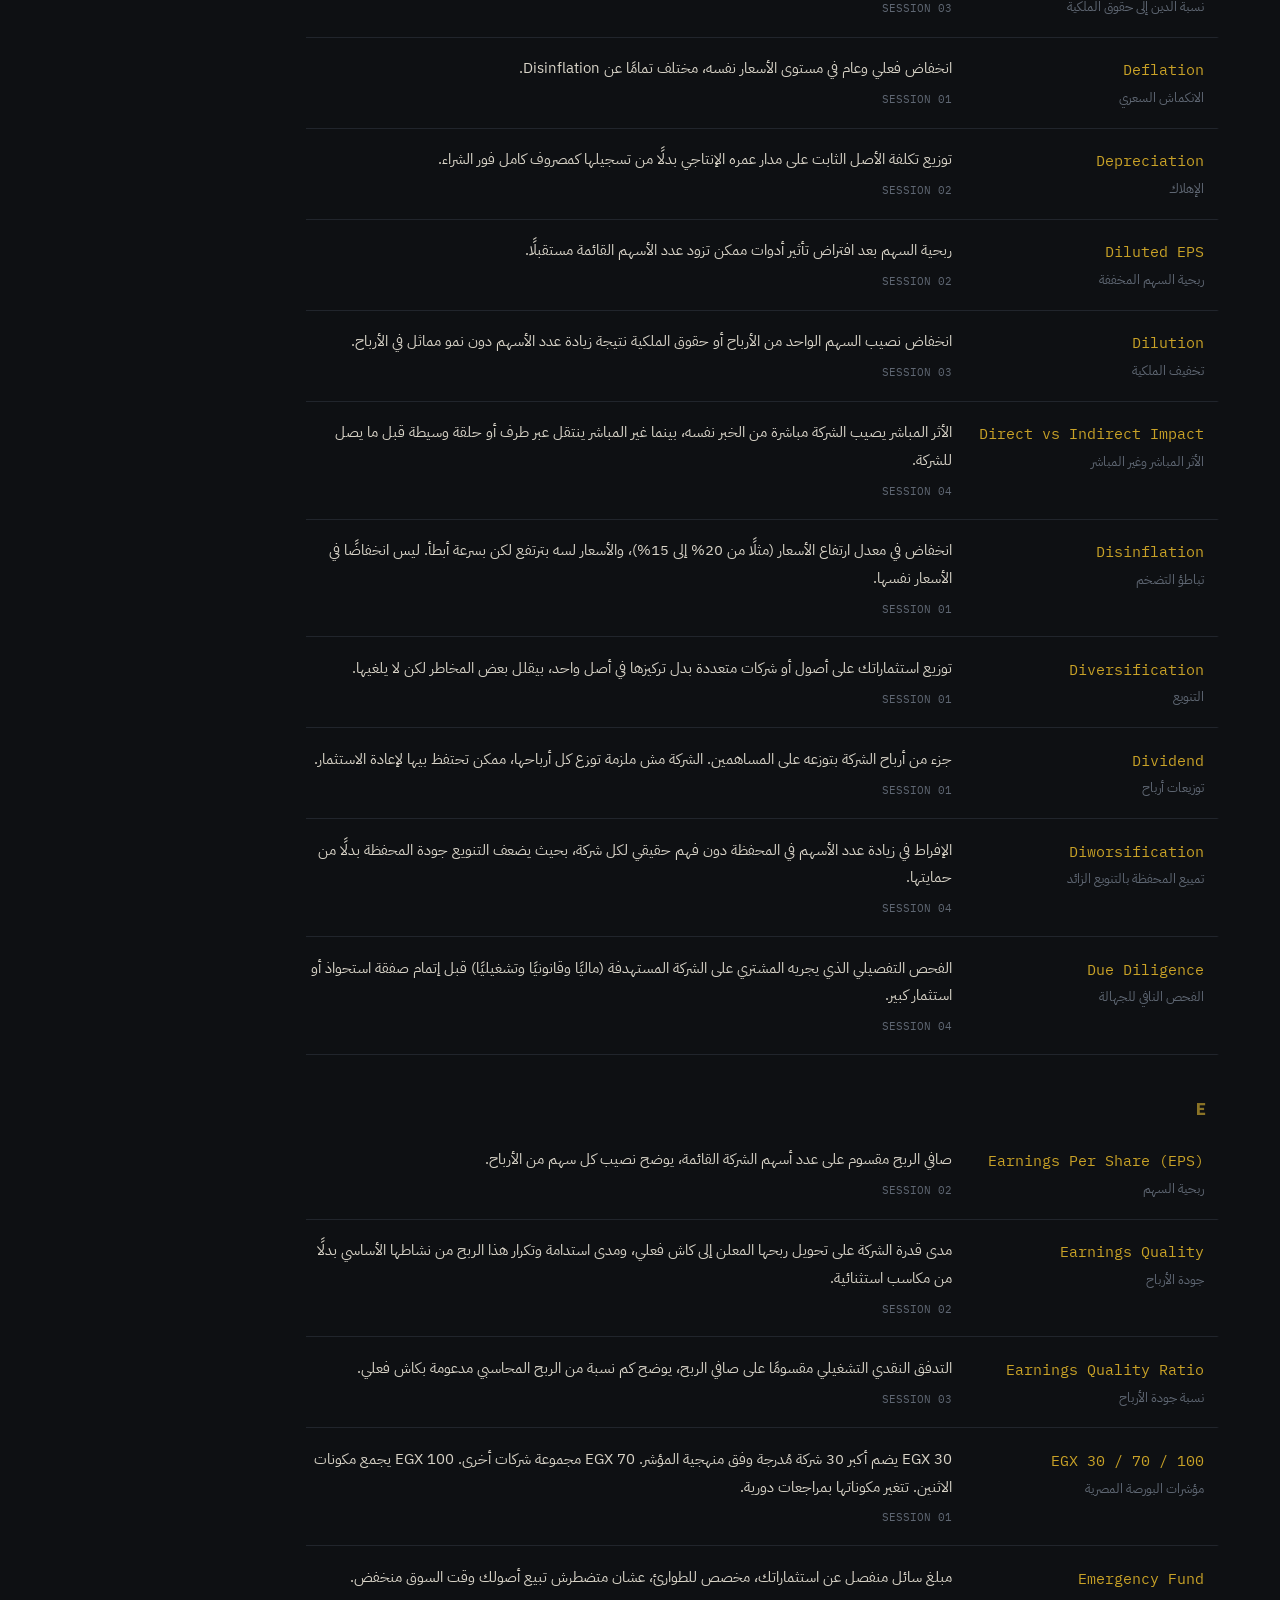
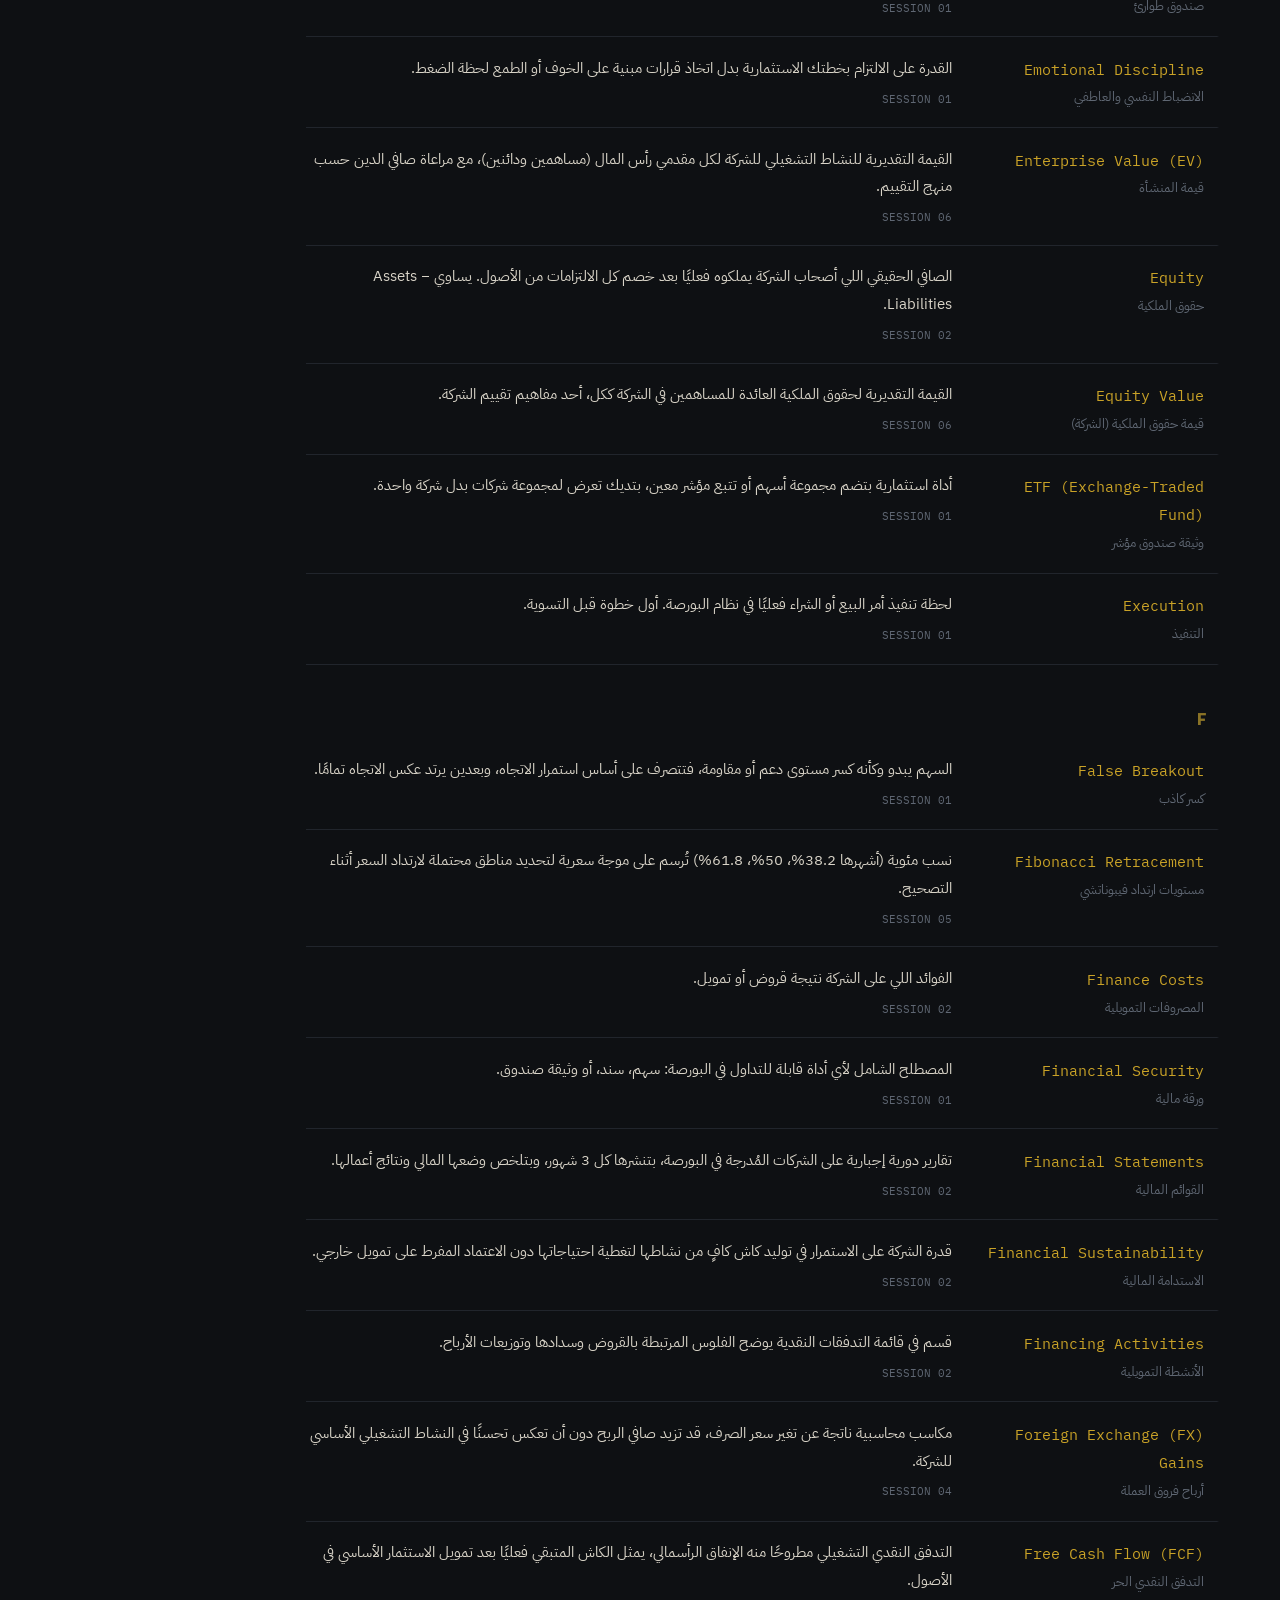
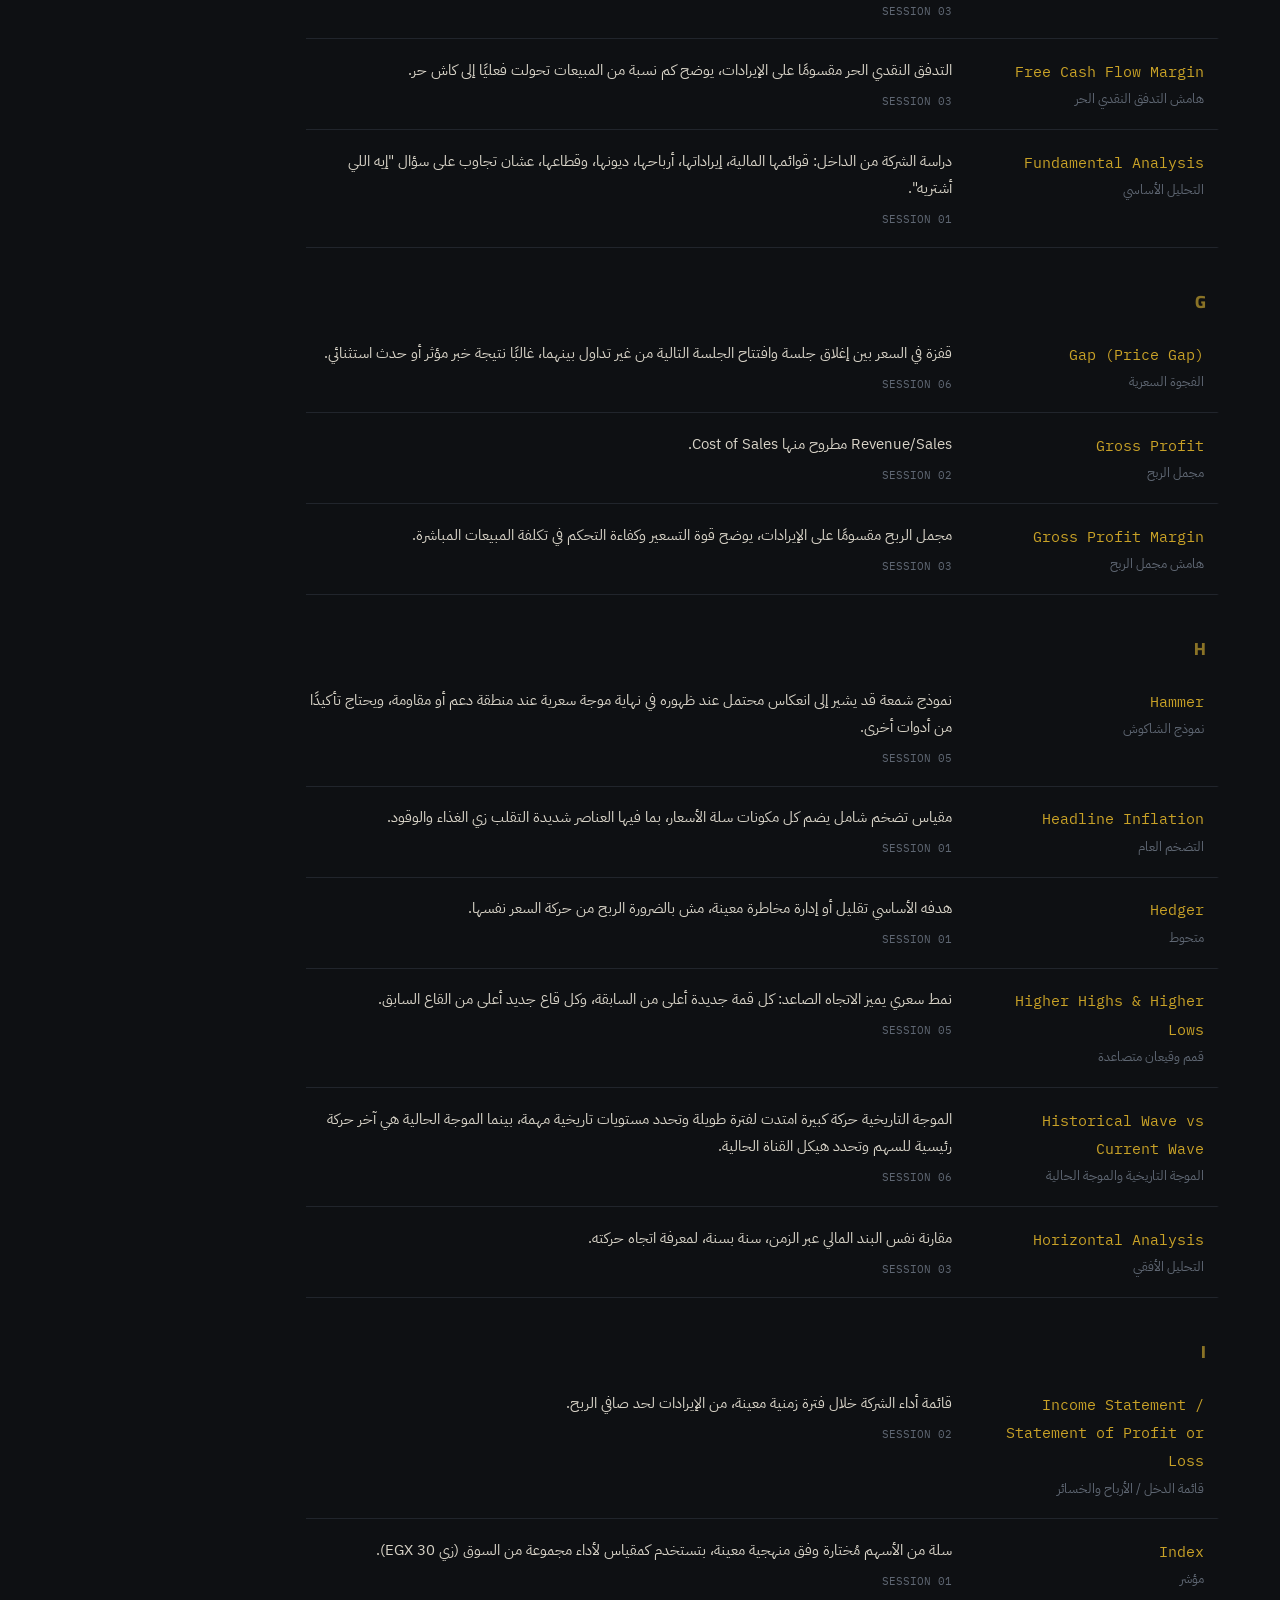
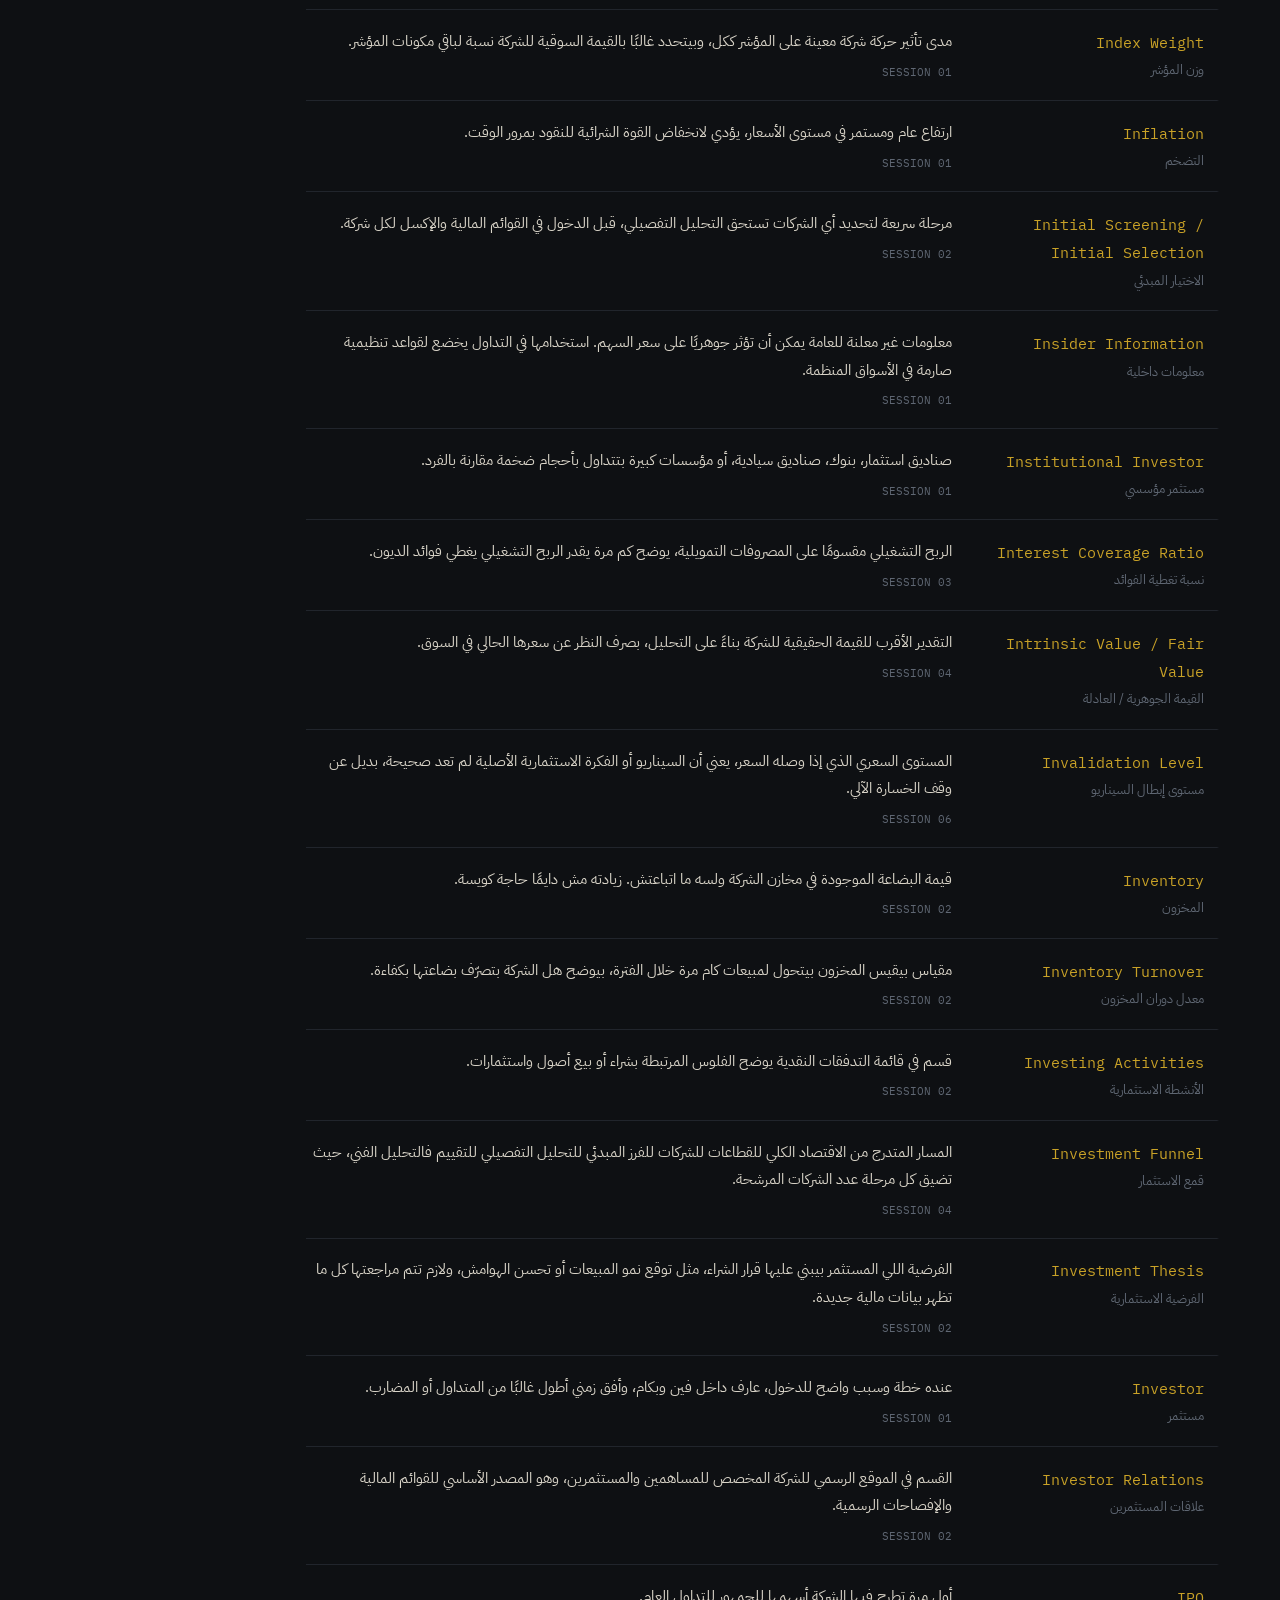
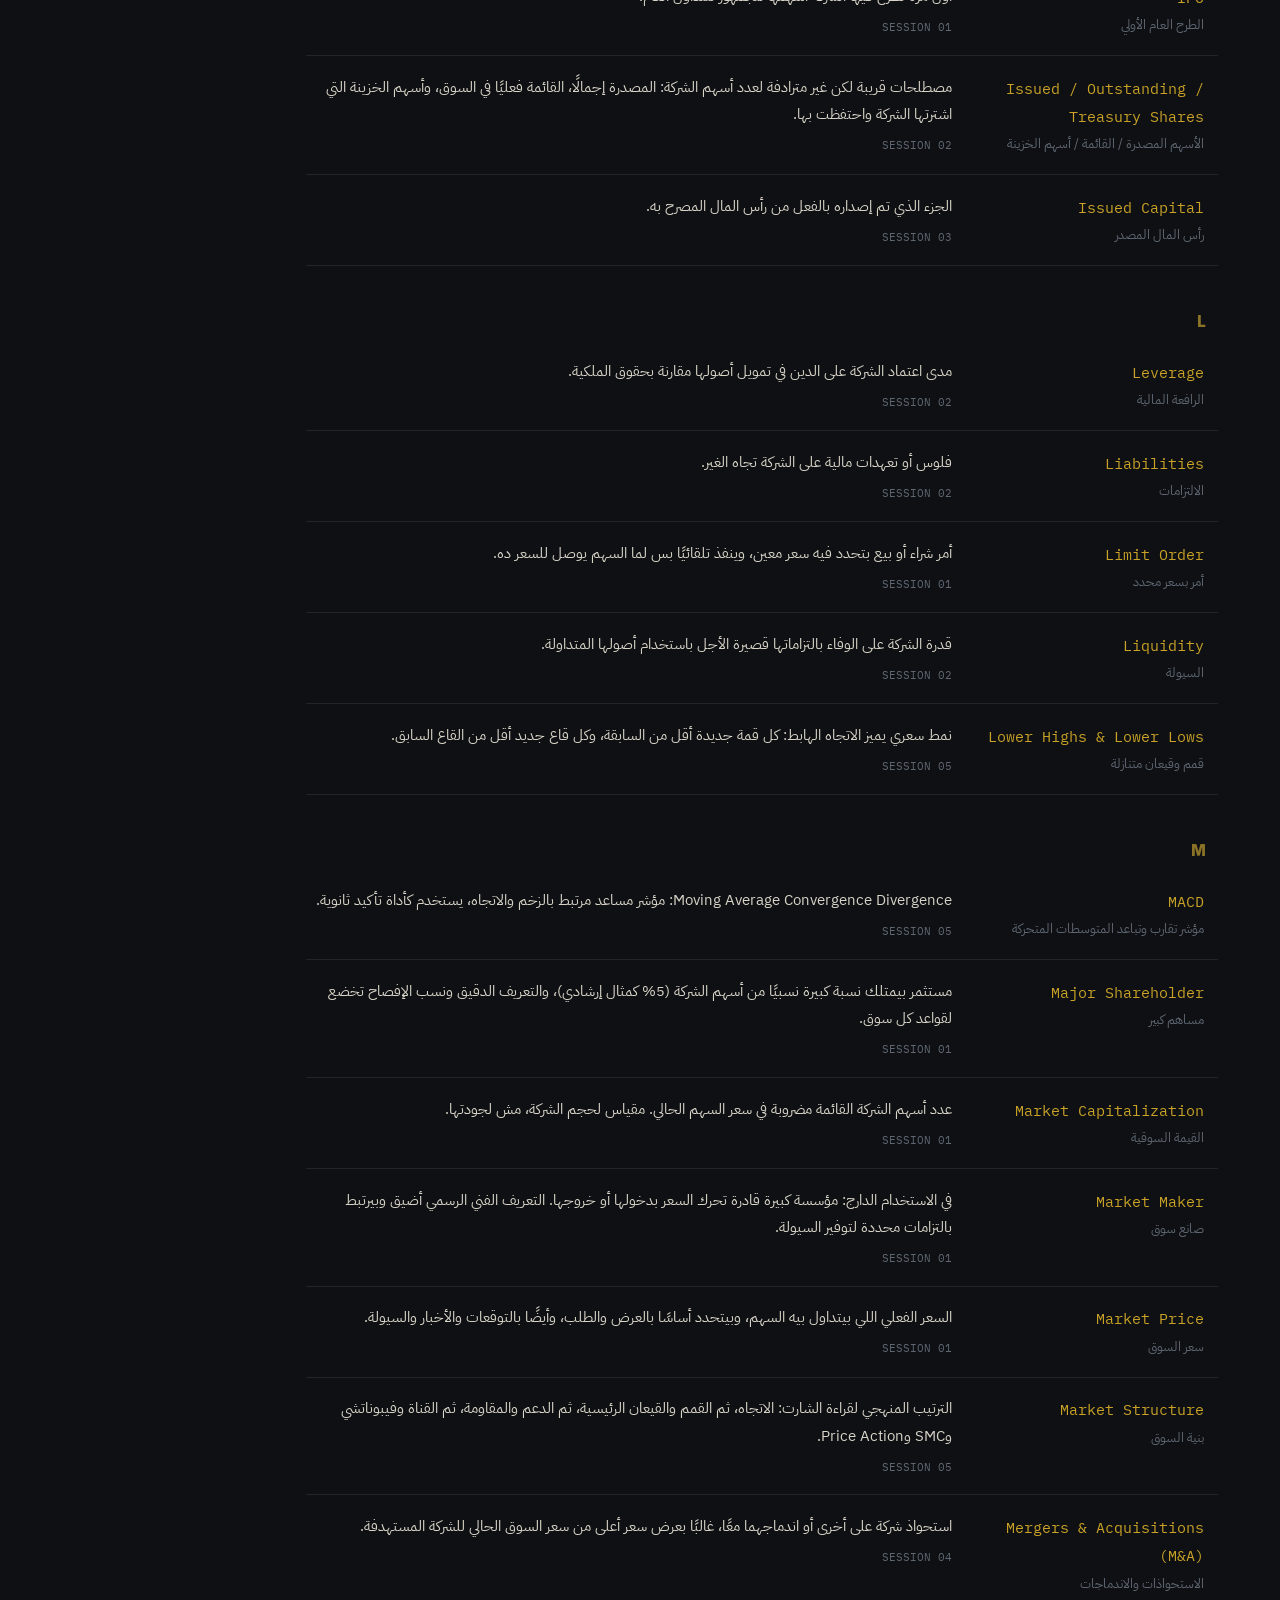
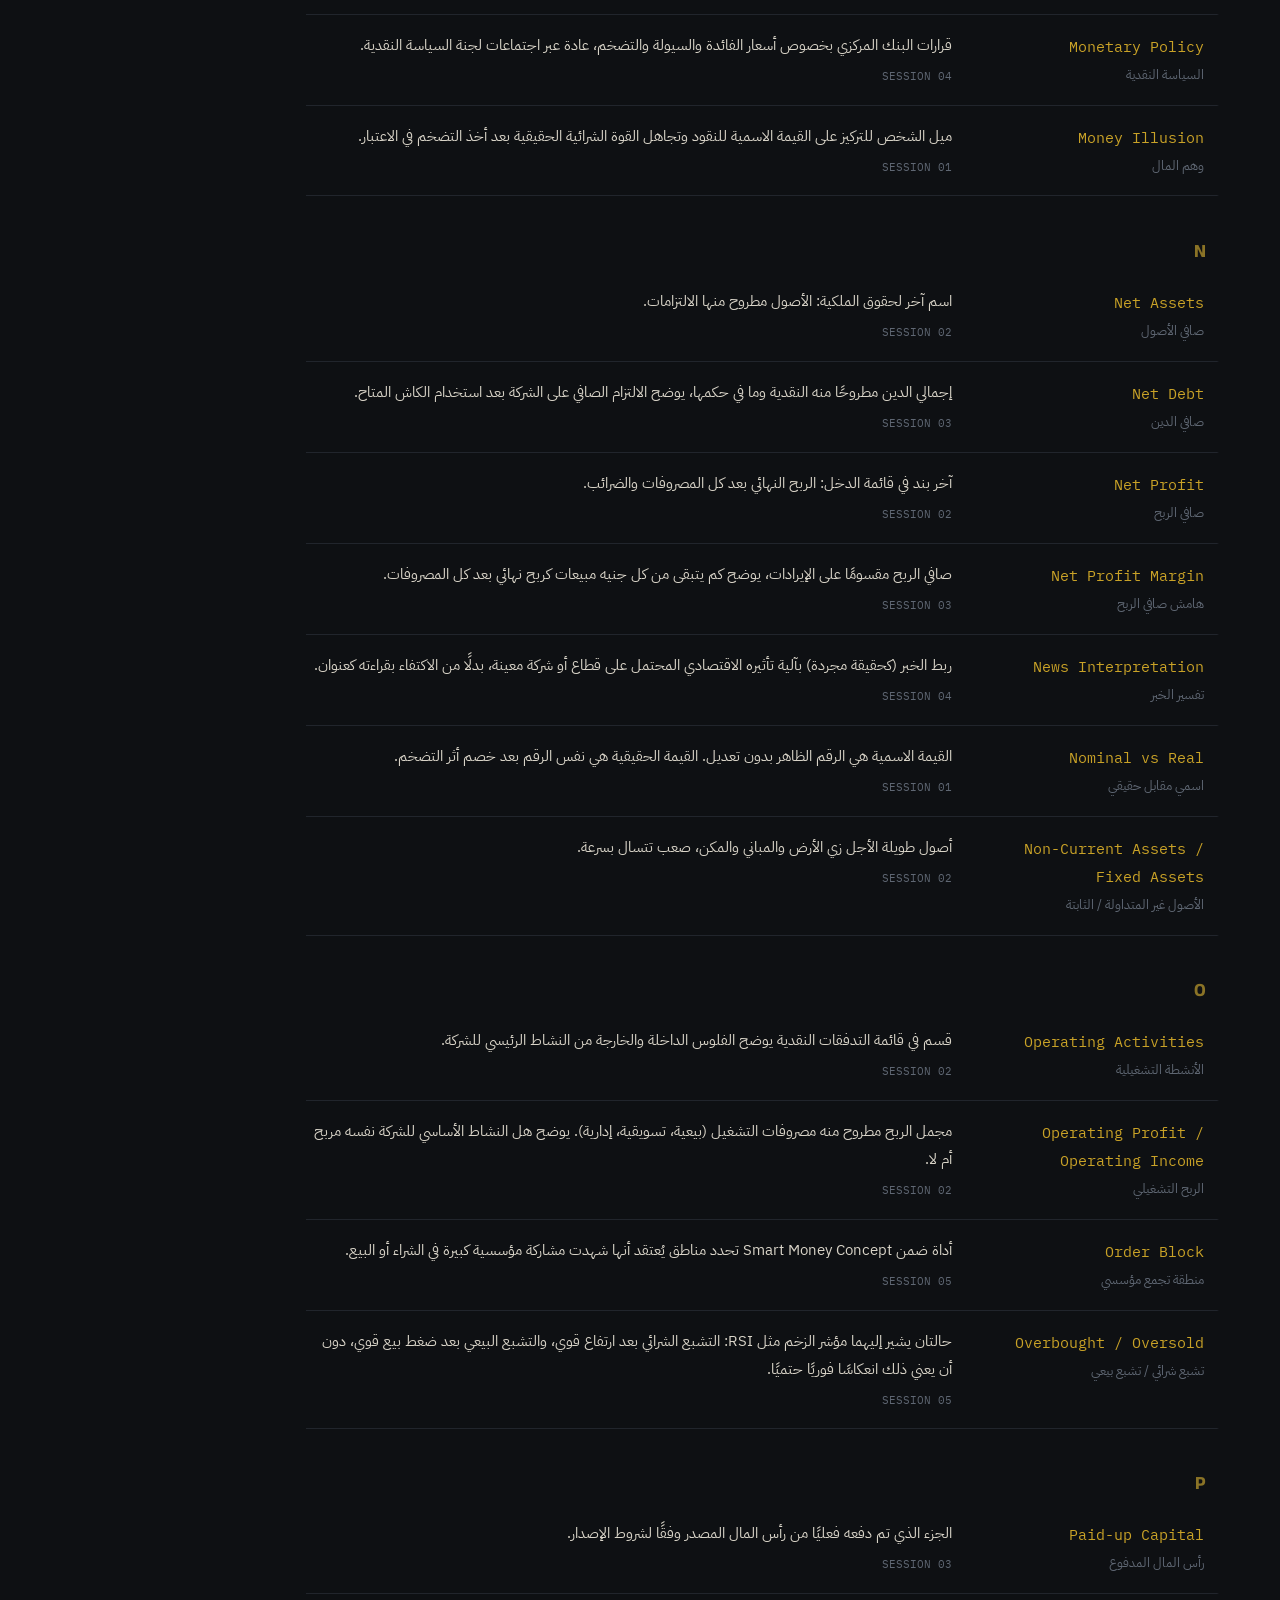
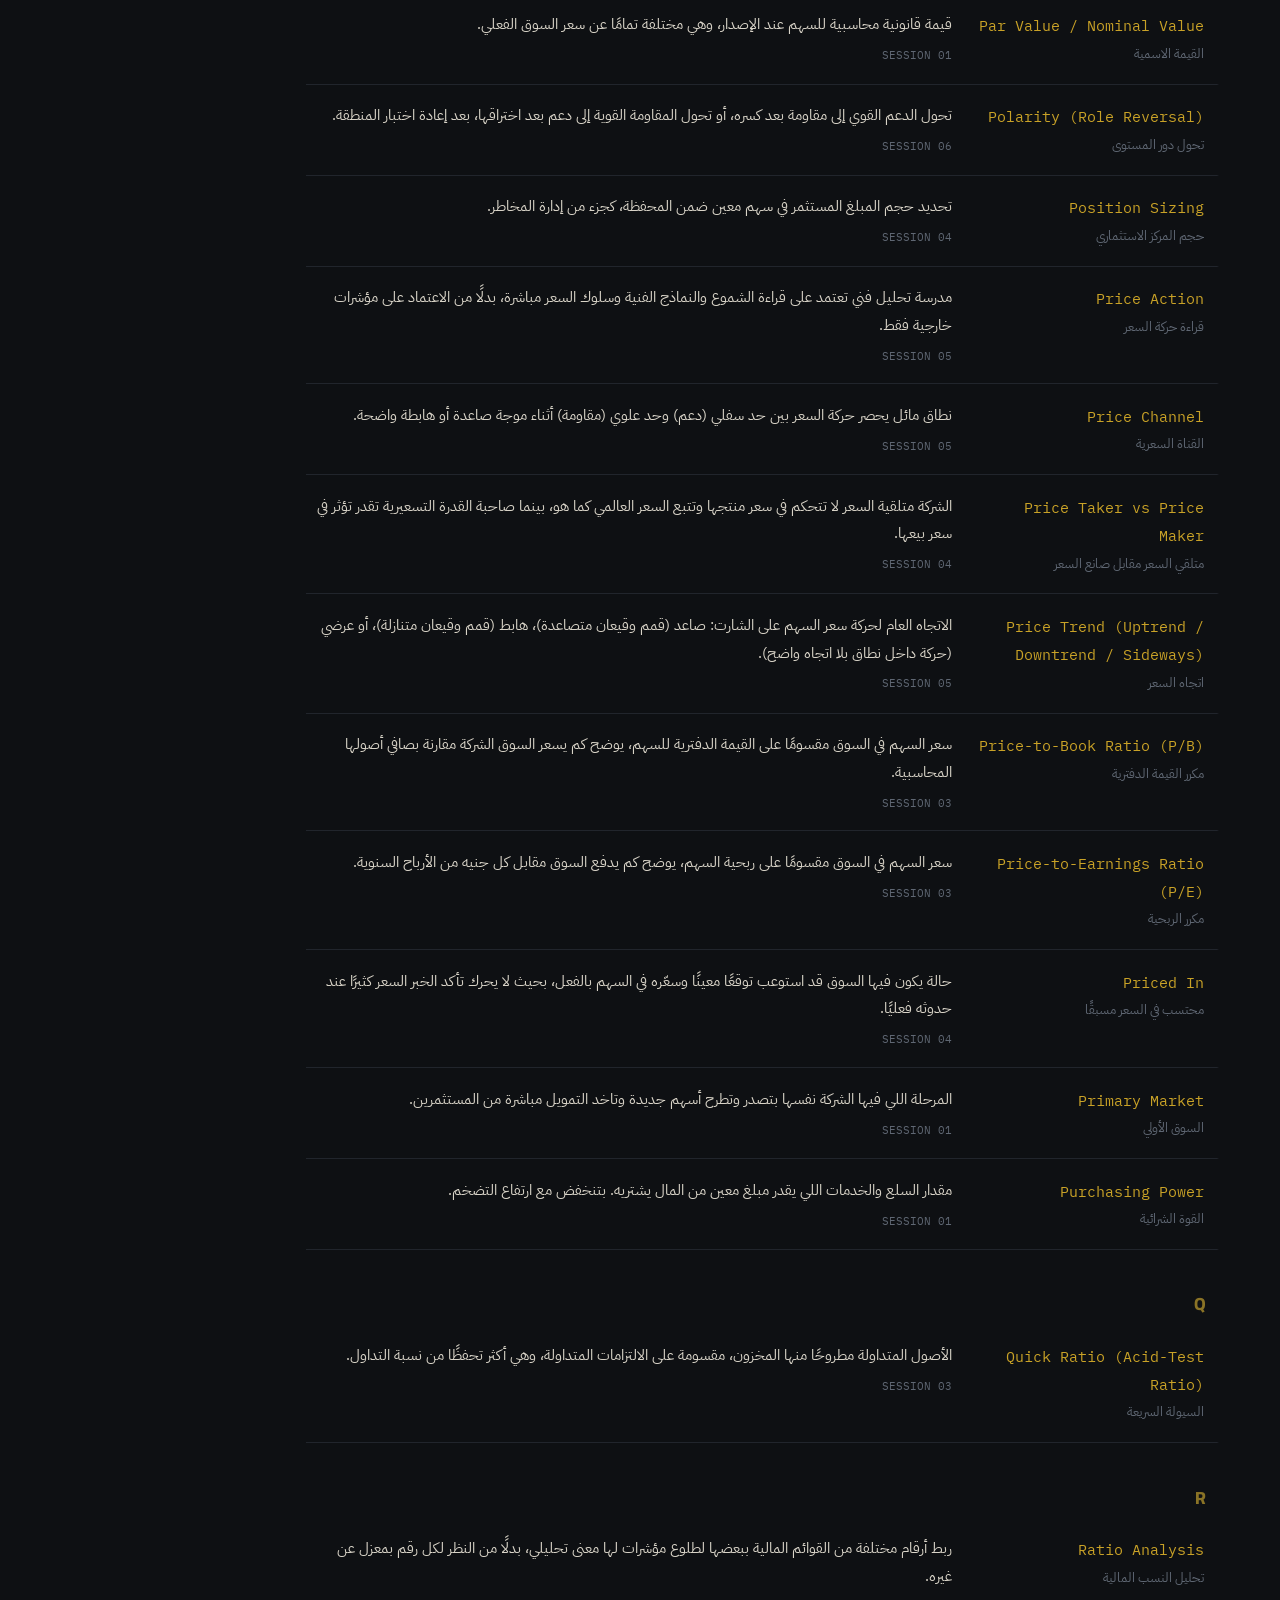
==== commit 0c24404d: "Add files via upload" ====
--- a/glossary.html
+++ b/glossary.html
@@ -23,7 +23,9 @@
           <a href="session-01.html"><span class="num">01</span> مقدمة البورصة</a>
           <a href="session-02.html"><span class="num">02</span> التحليل الأساسي والقوائم المالية</a>
           <a href="session-03.html"><span class="num">03</span> النسب المالية والتقييم</a>
-          <span class="locked"><span class="num">04</span> لسه هتضاف</span>
+          <a href="session-04.html"><span class="num">04</span> من الخبر إلى اختيار السهم</a>
+          <a href="session-05.html"><span class="num">05</span> مقدمة التحليل الفني</a>
+          <a href="session-06.html"><span class="num">06</span> التطبيق العملي وإدارة الصفقة</a>
         </div>
       </details>
       <a href="glossary.html" class="active">القاموس</a>
@@ -184,6 +186,57 @@
   {en:"Return on Equity (ROE)", ar:"العائد على حقوق الملكية", def:"صافي الربح مقسومًا على حقوق الملكية، يقيس مدى كفاءة استخدام أموال المساهمين في توليد الأرباح.", src:"SESSION 03"},
   {en:"Earnings Quality Ratio", ar:"نسبة جودة الأرباح", def:"التدفق النقدي التشغيلي مقسومًا على صافي الربح، يوضح كم نسبة من الربح المحاسبي مدعومة بكاش فعلي.", src:"SESSION 03"},
   {en:"Capital Expenditure (CapEx)", ar:"الإنفاق الرأسمالي", def:"الإنفاق على الأصول طويلة الأجل مثل المكن والمعدات والمباني، يُستخدم في حساب التدفق النقدي الحر.", src:"SESSION 03"},
+  {en:"Investment Funnel", ar:"قمع الاستثمار", def:"المسار المتدرج من الاقتصاد الكلي للقطاعات للشركات للفرز المبدئي للتحليل التفصيلي للتقييم فالتحليل الفني، حيث تضيق كل مرحلة عدد الشركات المرشحة.", src:"SESSION 04"},
+  {en:"News Interpretation", ar:"تفسير الخبر", def:"ربط الخبر (كحقيقة مجردة) بآلية تأثيره الاقتصادي المحتمل على قطاع أو شركة معينة، بدلًا من الاكتفاء بقراءته كعنوان.", src:"SESSION 04"},
+  {en:"Sector Rotation", ar:"دوران القطاعات", def:"انتقال السيولة والاستثمارات من قطاع إلى آخر تبعًا للظروف الاقتصادية وتوقعات المستثمرين.", src:"SESSION 04"},
+  {en:"Second-Order Effect", ar:"الأثر من الدرجة الثانية", def:"تأثير غير مباشر ينتقل من قطاع أو حدث إلى قطاع آخر عبر سلسلة سببية، وليس تأثيرًا مباشرًا على المصدر الأصلي للخبر.", src:"SESSION 04"},
+  {en:"Direct vs Indirect Impact", ar:"الأثر المباشر وغير المباشر", def:"الأثر المباشر يصيب الشركة مباشرة من الخبر نفسه، بينما غير المباشر ينتقل عبر طرف أو حلقة وسيطة قبل ما يصل للشركة.", src:"SESSION 04"},
+  {en:"Diworsification", ar:"تمييع المحفظة بالتنويع الزائد", def:"الإفراط في زيادة عدد الأسهم في المحفظة دون فهم حقيقي لكل شركة، بحيث يضعف التنويع جودة المحفظة بدلًا من حمايتها.", src:"SESSION 04"},
+  {en:"Concentration Risk", ar:"مخاطر التركز", def:"المخاطرة الناتجة عن تركيز الاستثمار في قطاع واحد أو عدد قليل من الأصول المتشابهة في تعرضها للمخاطر.", src:"SESSION 04"},
+  {en:"Relative Valuation", ar:"التقييم النسبي", def:"تقييم السهم بمقارنة مكرراته (مثل P/E) بمنافسيه المباشرين ومتوسط القطاع، بدلًا من تقدير قيمة مطلقة له.", src:"SESSION 04"},
+  {en:"Price Taker vs Price Maker", ar:"متلقي السعر مقابل صانع السعر", def:"الشركة متلقية السعر لا تتحكم في سعر منتجها وتتبع السعر العالمي كما هو، بينما صاحبة القدرة التسعيرية تقدر تؤثر في سعر بيعها.", src:"SESSION 04"},
+  {en:"Share Buyback", ar:"إعادة شراء الأسهم", def:"قيام الشركة بشراء أسهمها من السوق، لأسباب منها اعتقاد الإدارة أن السهم مقيّم بأقل من قيمته أو إعادة فائض كاش للمساهمين بطريقة غير مباشرة.", src:"SESSION 04"},
+  {en:"Voluntary Delisting", ar:"الشطب الاختياري", def:"تقدم الشركة بإرادتها للخروج من البورصة، عادة مصحوبًا بعرض لشراء أسهم المساهمين الحاليين وفق شروط معلنة.", src:"SESSION 04"},
+  {en:"Compulsory / Mandatory Delisting", ar:"الشطب الإجباري", def:"إخراج الشركة من البورصة بقرار من الجهة المنظمة نتيجة عدم استيفاء متطلبات الإدراج أو مخالفات تنظيمية.", src:"SESSION 04"},
+  {en:"Monetary Policy", ar:"السياسة النقدية", def:"قرارات البنك المركزي بخصوص أسعار الفائدة والسيولة والتضخم، عادة عبر اجتماعات لجنة السياسة النقدية.", src:"SESSION 04"},
+  {en:"Mergers & Acquisitions (M&A)", ar:"الاستحواذات والاندماجات", def:"استحواذ شركة على أخرى أو اندماجهما معًا، غالبًا بعرض سعر أعلى من سعر السوق الحالي للشركة المستهدفة.", src:"SESSION 04"},
+  {en:"Due Diligence", ar:"الفحص النافي للجهالة", def:"الفحص التفصيلي الذي يجريه المشتري على الشركة المستهدفة (ماليًا وقانونيًا وتشغيليًا) قبل إتمام صفقة استحواذ أو استثمار كبير.", src:"SESSION 04"},
+  {en:"Deal Risk", ar:"مخاطر الصفقة", def:"احتمال فشل أو تأخر أو تغيّر شروط صفقة استحواذ أو اندماج معلنة، رغم الإعلان عنها.", src:"SESSION 04"},
+  {en:"Foreign Exchange (FX) Gains", ar:"أرباح فروق العملة", def:"مكاسب محاسبية ناتجة عن تغير سعر الصرف، قد تزيد صافي الربح دون أن تعكس تحسنًا في النشاط التشغيلي الأساسي للشركة.", src:"SESSION 04"},
+  {en:"Priced In", ar:"محتسب في السعر مسبقًا", def:"حالة يكون فيها السوق قد استوعب توقعًا معينًا وسعّره في السهم بالفعل، بحيث لا يحرك تأكد الخبر السعر كثيرًا عند حدوثه فعليًا.", src:"SESSION 04"},
+  {en:"Intrinsic Value / Fair Value", ar:"القيمة الجوهرية / العادلة", def:"التقدير الأقرب للقيمة الحقيقية للشركة بناءً على التحليل، بصرف النظر عن سعرها الحالي في السوق.", src:"SESSION 04"},
+  {en:"Capital Allocation", ar:"تخصيص رأس المال", def:"قرارات الإدارة بشأن كيفية استخدام أموال الشركة، مثل التوسع أو سداد الديون أو إعادة شراء الأسهم أو توزيعات الأرباح.", src:"SESSION 04"},
+  {en:"Position Sizing", ar:"حجم المركز الاستثماري", def:"تحديد حجم المبلغ المستثمر في سهم معين ضمن المحفظة، كجزء من إدارة المخاطر.", src:"SESSION 04"},
+  {en:"Price Trend (Uptrend / Downtrend / Sideways)", ar:"اتجاه السعر", def:"الاتجاه العام لحركة سعر السهم على الشارت: صاعد (قمم وقيعان متصاعدة)، هابط (قمم وقيعان متنازلة)، أو عرضي (حركة داخل نطاق بلا اتجاه واضح).", src:"SESSION 05"},
+  {en:"Higher Highs & Higher Lows", ar:"قمم وقيعان متصاعدة", def:"نمط سعري يميز الاتجاه الصاعد: كل قمة جديدة أعلى من السابقة، وكل قاع جديد أعلى من القاع السابق.", src:"SESSION 05"},
+  {en:"Lower Highs & Lower Lows", ar:"قمم وقيعان متنازلة", def:"نمط سعري يميز الاتجاه الهابط: كل قمة جديدة أقل من السابقة، وكل قاع جديد أقل من القاع السابق.", src:"SESSION 05"},
+  {en:"Trend Line", ar:"خط الاتجاه", def:"خط يُرسم من بداية الموجة ليصل أكبر عدد ممكن من القيعان (في الاتجاه الصاعد) أو القمم (في الهابط)، لتأكيد استمرار الاتجاه.", src:"SESSION 05"},
+  {en:"Price Channel", ar:"القناة السعرية", def:"نطاق مائل يحصر حركة السعر بين حد سفلي (دعم) وحد علوي (مقاومة) أثناء موجة صاعدة أو هابطة واضحة.", src:"SESSION 05"},
+  {en:"Channel Midline", ar:"خط منتصف القناة", def:"خط في منتصف القناة السعرية، يمكن أن يعمل كدعم أو مقاومة ثانوية حسب اتجاه حركة السعر داخل القناة.", src:"SESSION 05"},
+  {en:"Fibonacci Retracement", ar:"مستويات ارتداد فيبوناتشي", def:"نسب مئوية (أشهرها 38.2%، 50%، 61.8%) تُرسم على موجة سعرية لتحديد مناطق محتملة لارتداد السعر أثناء التصحيح.", src:"SESSION 05"},
+  {en:"Confluence", ar:"اجتماع الأدلة", def:"اجتماع أكثر من أداة أو مؤشر تحليل فني مستقل في نفس المنطقة السعرية، مما يزيد من أهمية المنطقة كدعم أو مقاومة محتملة.", src:"SESSION 05"},
+  {en:"Smart Money Concept (SMC)", ar:"مفهوم الأموال الذكية", def:"مدرسة تحليل فني تحاول تحديد المناطق السعرية التي دخلت أو خرجت منها السيولة المؤسسية الكبيرة.", src:"SESSION 05"},
+  {en:"Order Block", ar:"منطقة تجمع مؤسسي", def:"أداة ضمن Smart Money Concept تحدد مناطق يُعتقد أنها شهدت مشاركة مؤسسية كبيرة في الشراء أو البيع.", src:"SESSION 05"},
+  {en:"Price Action", ar:"قراءة حركة السعر", def:"مدرسة تحليل فني تعتمد على قراءة الشموع والنماذج الفنية وسلوك السعر مباشرة، بدلًا من الاعتماد على مؤشرات خارجية فقط.", src:"SESSION 05"},
+  {en:"Candlestick Anatomy", ar:"تشريح الشمعة اليابانية", def:"مكونات الشمعة اليابانية: سعر الافتتاح والإغلاق والأعلى والأدنى (Open, High, Low, Close)، والجسم والذيلين العلوي والسفلي.", src:"SESSION 05"},
+  {en:"Time Frame", ar:"الإطار الزمني", def:"المدة الزمنية التي تمثلها الشمعة الواحدة على الشارت، مثل يوم (Daily) أو أسبوع (Weekly).", src:"SESSION 05"},
+  {en:"Relative Strength Index (RSI)", ar:"مؤشر القوة النسبية", def:"مؤشر زخم يوضح هل السهم في حالة زخم شرائي أو بيعي، ويستخدم لتحديد مناطق التشبع الشرائي والبيعي.", src:"SESSION 05"},
+  {en:"Overbought / Oversold", ar:"تشبع شرائي / تشبع بيعي", def:"حالتان يشير إليهما مؤشر الزخم مثل RSI: التشبع الشرائي بعد ارتفاع قوي، والتشبع البيعي بعد ضغط بيع قوي، دون أن يعني ذلك انعكاسًا فوريًا حتميًا.", src:"SESSION 05"},
+  {en:"MACD", ar:"مؤشر تقارب وتباعد المتوسطات المتحركة", def:"Moving Average Convergence Divergence: مؤشر مساعد مرتبط بالزخم والاتجاه، يستخدم كأداة تأكيد ثانوية.", src:"SESSION 05"},
+  {en:"Volume", ar:"حجم التداول", def:"كمية الأسهم التي تم تداولها خلال فترة معينة، يستخدم لتقييم مدى قوة أو ضعف حركة سعرية معينة.", src:"SESSION 05"},
+  {en:"Hammer", ar:"نموذج الشاكوش", def:"نموذج شمعة قد يشير إلى انعكاس محتمل عند ظهوره في نهاية موجة سعرية عند منطقة دعم أو مقاومة، ويحتاج تأكيدًا من أدوات أخرى.", src:"SESSION 05"},
+  {en:"Market Structure", ar:"بنية السوق", def:"الترتيب المنهجي لقراءة الشارت: الاتجاه، ثم القمم والقيعان الرئيسية، ثم الدعم والمقاومة، ثم القناة وفيبوناتشي وSMC وPrice Action.", src:"SESSION 05"},
+  {en:"Risk/Reward Ratio", ar:"نسبة المخاطرة إلى العائد", def:"مقارنة المسافة بين نقطة الدخول ووقف الخسارة (المخاطرة) بالمسافة بين نقطة الدخول والهدف (العائد المحتمل)، لتقييم جودة نقطة الدخول.", src:"SESSION 05"},
+  {en:"Equity Value", ar:"قيمة حقوق الملكية (الشركة)", def:"القيمة التقديرية لحقوق الملكية العائدة للمساهمين في الشركة ككل، أحد مفاهيم تقييم الشركة.", src:"SESSION 06"},
+  {en:"Enterprise Value (EV)", ar:"قيمة المنشأة", def:"القيمة التقديرية للنشاط التشغيلي للشركة لكل مقدمي رأس المال (مساهمين ودائنين)، مع مراعاة صافي الدين حسب منهج التقييم.", src:"SESSION 06"},
+  {en:"Adjusted Prices / Adjusted Drawing", ar:"الأسعار المعدّلة تاريخيًا", def:"أسعار يعرضها الشارت بعد تعديلها لتوضيح أثر أحداث مثل توزيعات الأرباح أو تجزئة الأسهم، وقد تغيّر شكل الحركة التاريخية الظاهرة ومكان المستويات المرسومة عليها.", src:"SESSION 06"},
+  {en:"Historical Wave vs Current Wave", ar:"الموجة التاريخية والموجة الحالية", def:"الموجة التاريخية حركة كبيرة امتدت لفترة طويلة وتحدد مستويات تاريخية مهمة، بينما الموجة الحالية هي آخر حركة رئيسية للسهم وتحدد هيكل القناة الحالية.", src:"SESSION 06"},
+  {en:"Polarity (Role Reversal)", ar:"تحول دور المستوى", def:"تحول الدعم القوي إلى مقاومة بعد كسره، أو تحول المقاومة القوية إلى دعم بعد اختراقها، بعد إعادة اختبار المنطقة.", src:"SESSION 06"},
+  {en:"Retest", ar:"إعادة الاختبار", def:"رجوع السعر لمستوى تم كسره أو اختراقه، لمراقبة هل المستوى سيؤدي دوره الجديد (دعم بعد أن كان مقاومة أو العكس) أم لا.", src:"SESSION 06"},
+  {en:"Scaling In", ar:"الدخول على مراحل", def:"وضع أوامر شراء على أكثر من مستوى سعري بدلًا من الدخول بكامل المبلغ عند سعر واحد.", src:"SESSION 06"},
+  {en:"Invalidation Level", ar:"مستوى إبطال السيناريو", def:"المستوى السعري الذي إذا وصله السعر، يعني أن السيناريو أو الفكرة الاستثمارية الأصلية لم تعد صحيحة، بديل عن وقف الخسارة الآلي.", src:"SESSION 06"},
+  {en:"Gap (Price Gap)", ar:"الفجوة السعرية", def:"قفزة في السعر بين إغلاق جلسة وافتتاح الجلسة التالية من غير تداول بينهما، غالبًا نتيجة خبر مؤثر أو حدث استثنائي.", src:"SESSION 06"},
+  {en:"Stop Hunting", ar:"اصطياد أوامر وقف الخسارة", def:"سلوك سوقي محتمل حيث يدفع لاعبون كبار السعر لتفعيل أوامر وقف خسارة متجمعة عند مستوى واضح، ثم يعود السعر لمستواه الأصلي بسرعة.", src:"SESSION 06"},
 ];
 
 const container = document.getElementById('terms');
